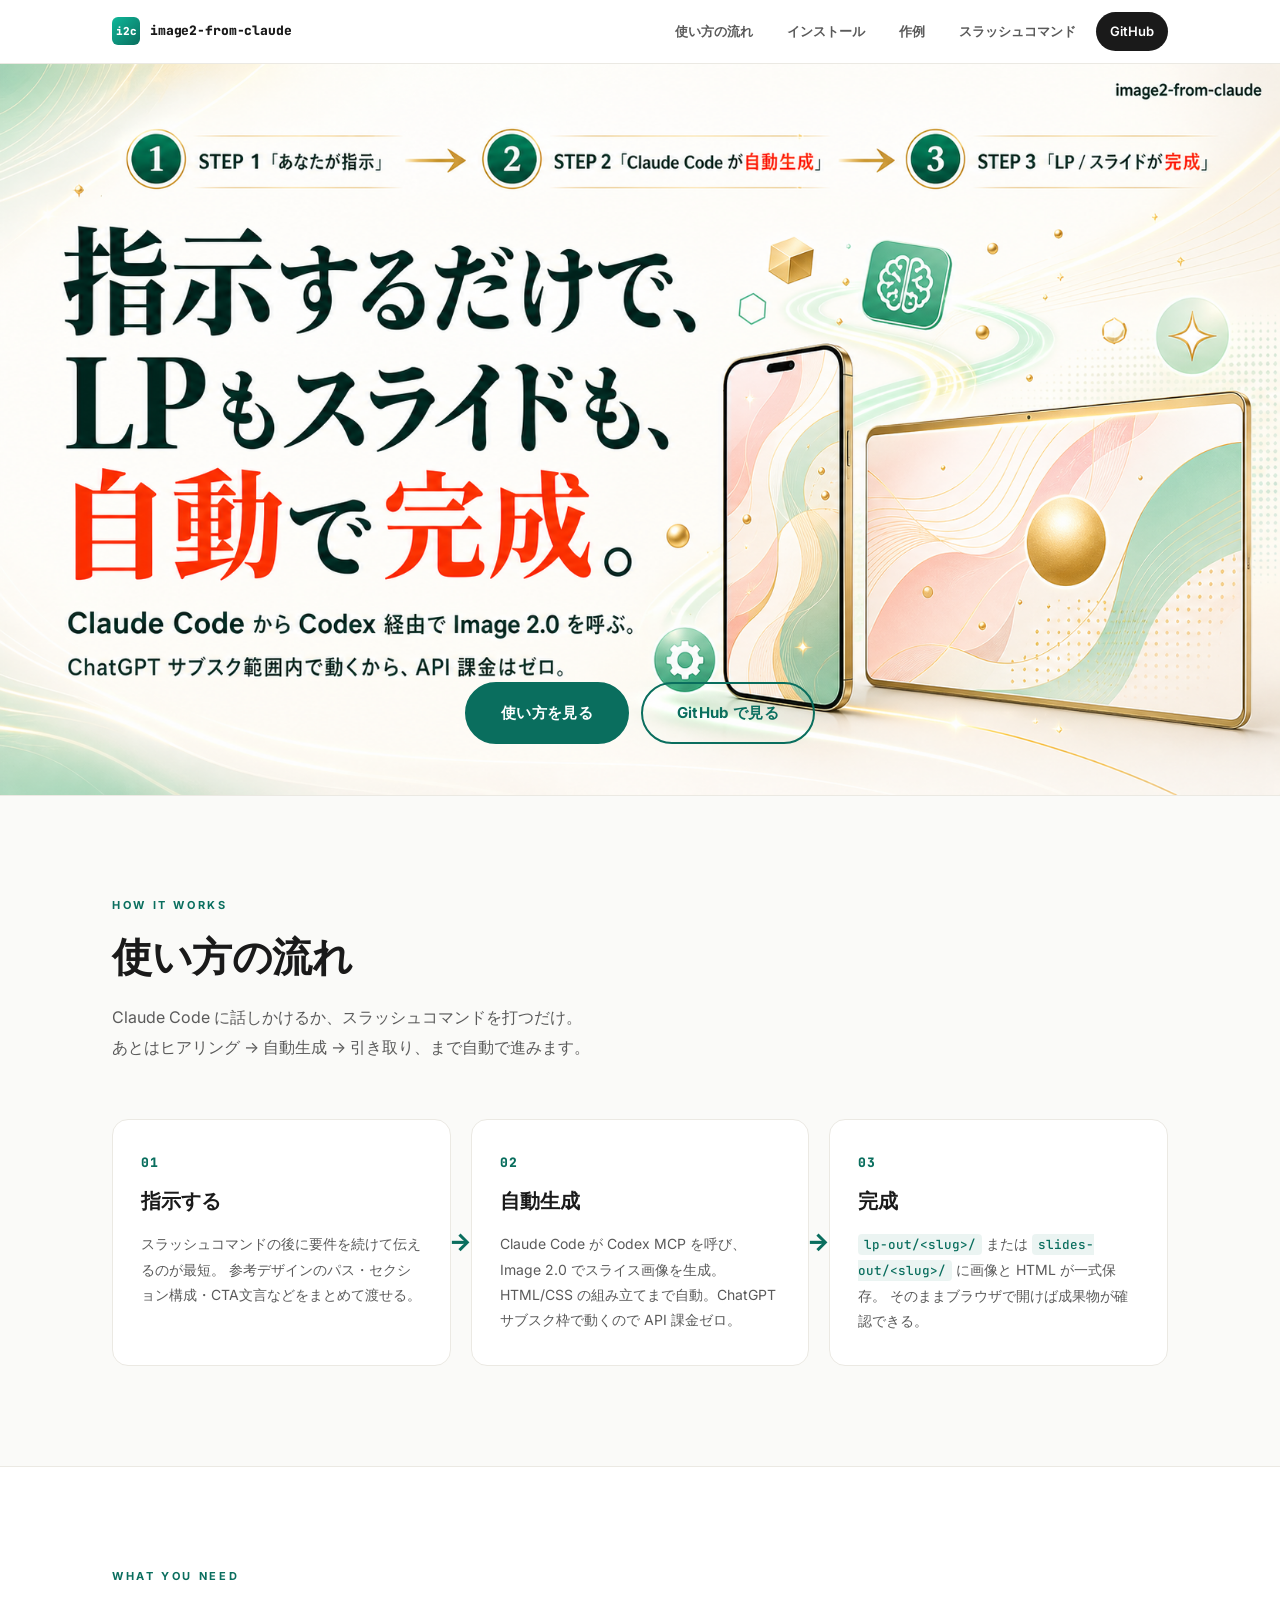
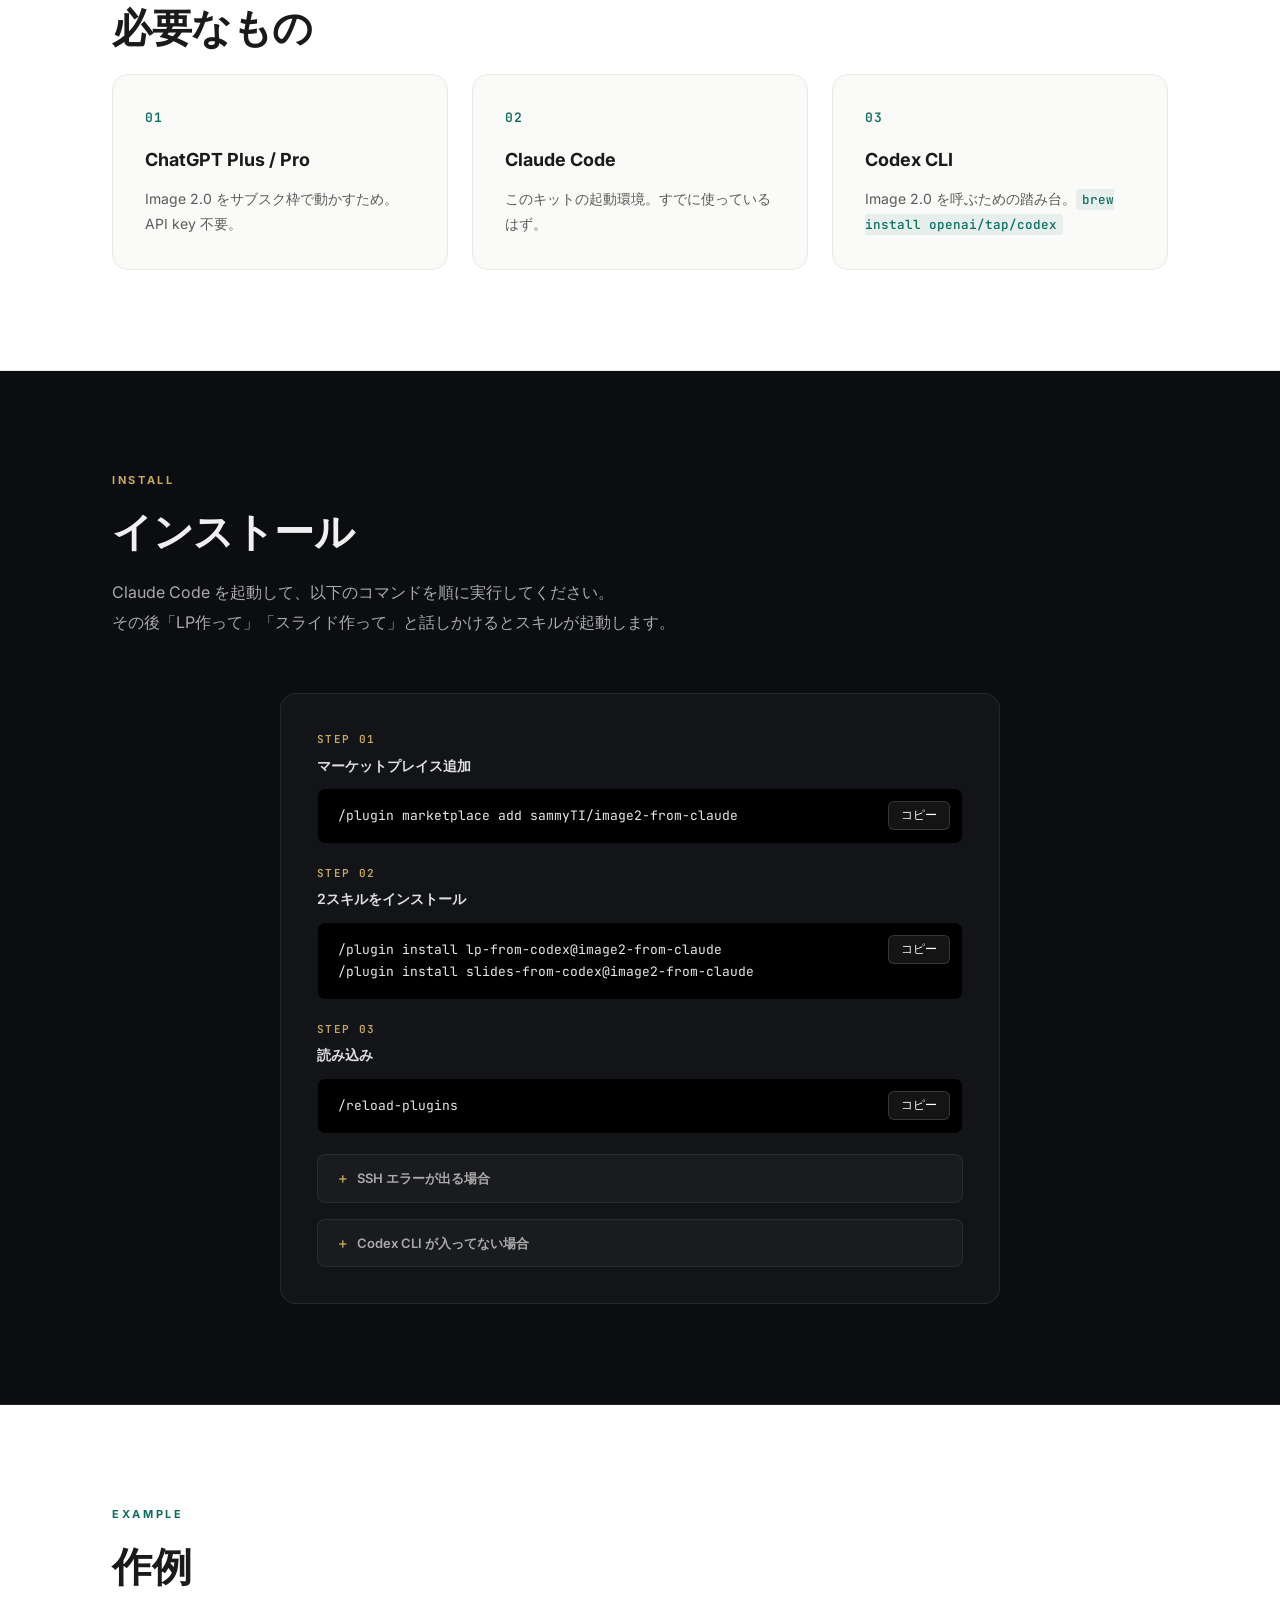
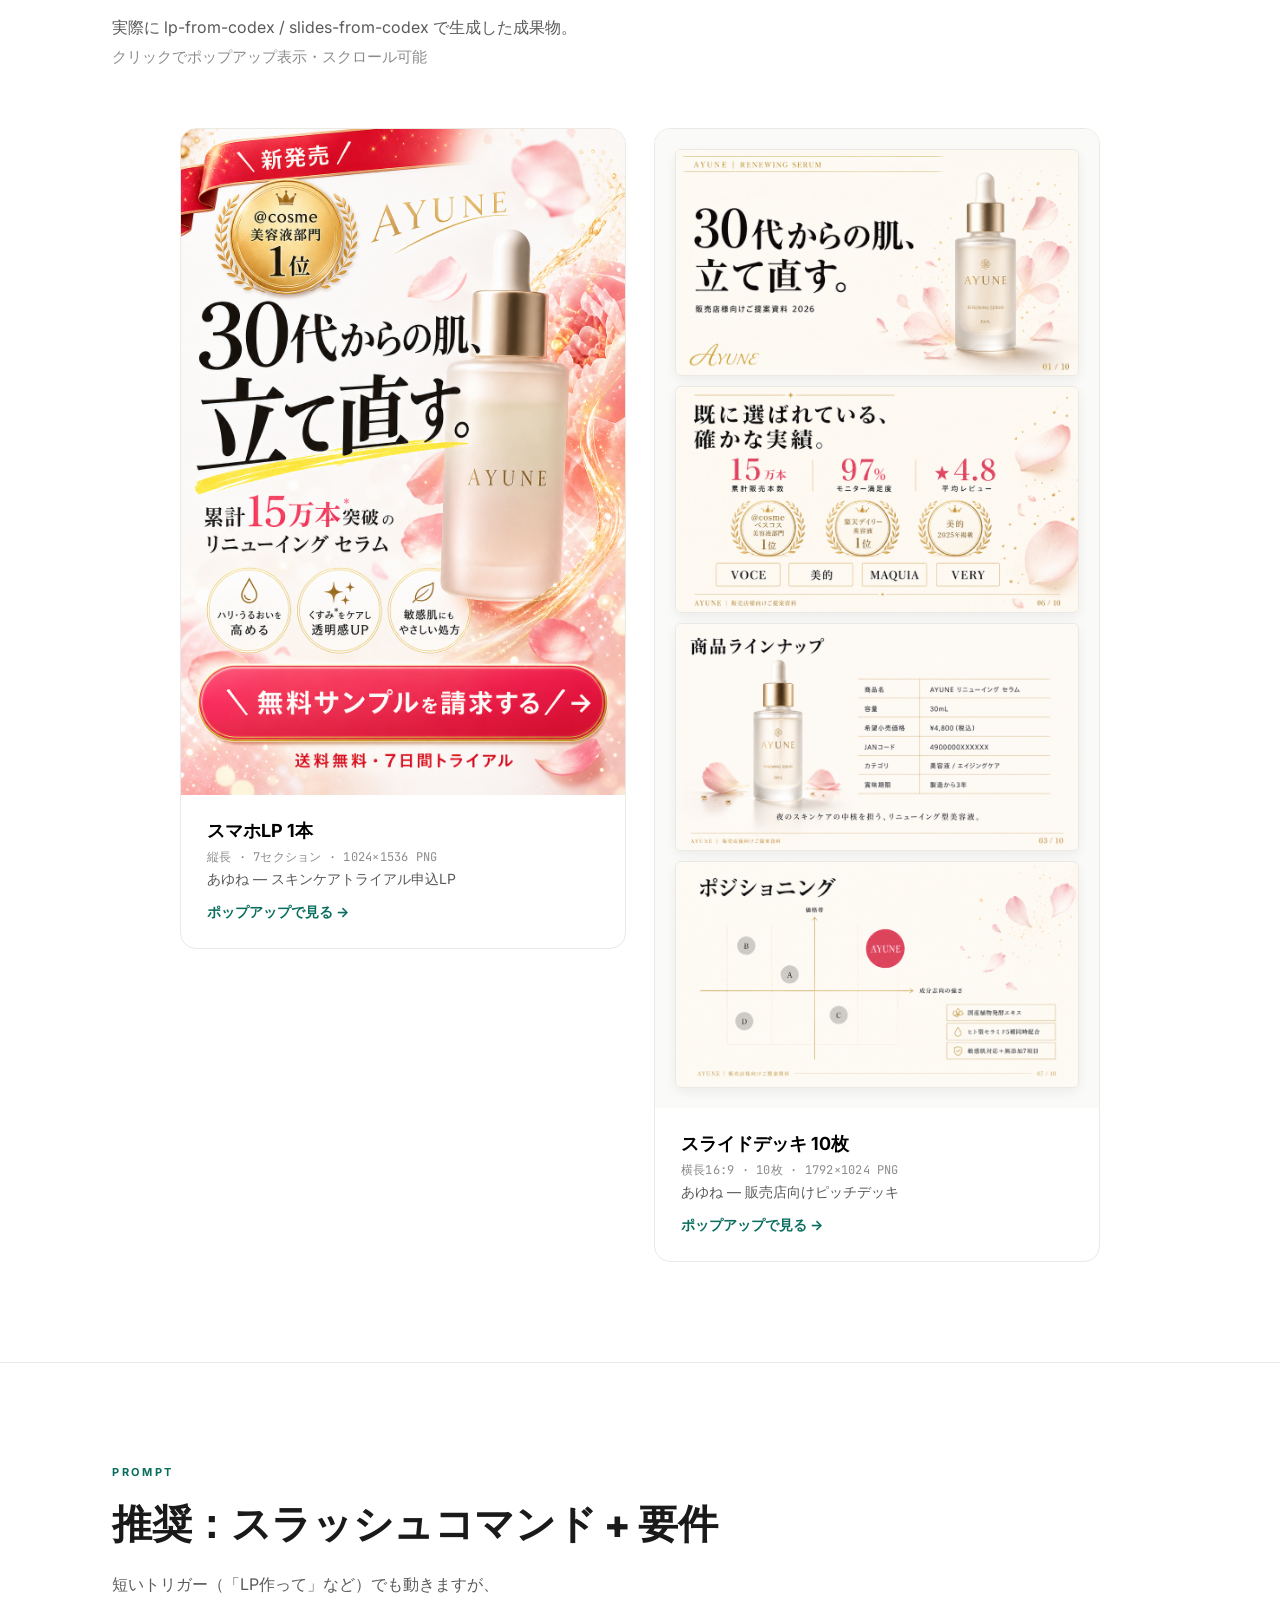
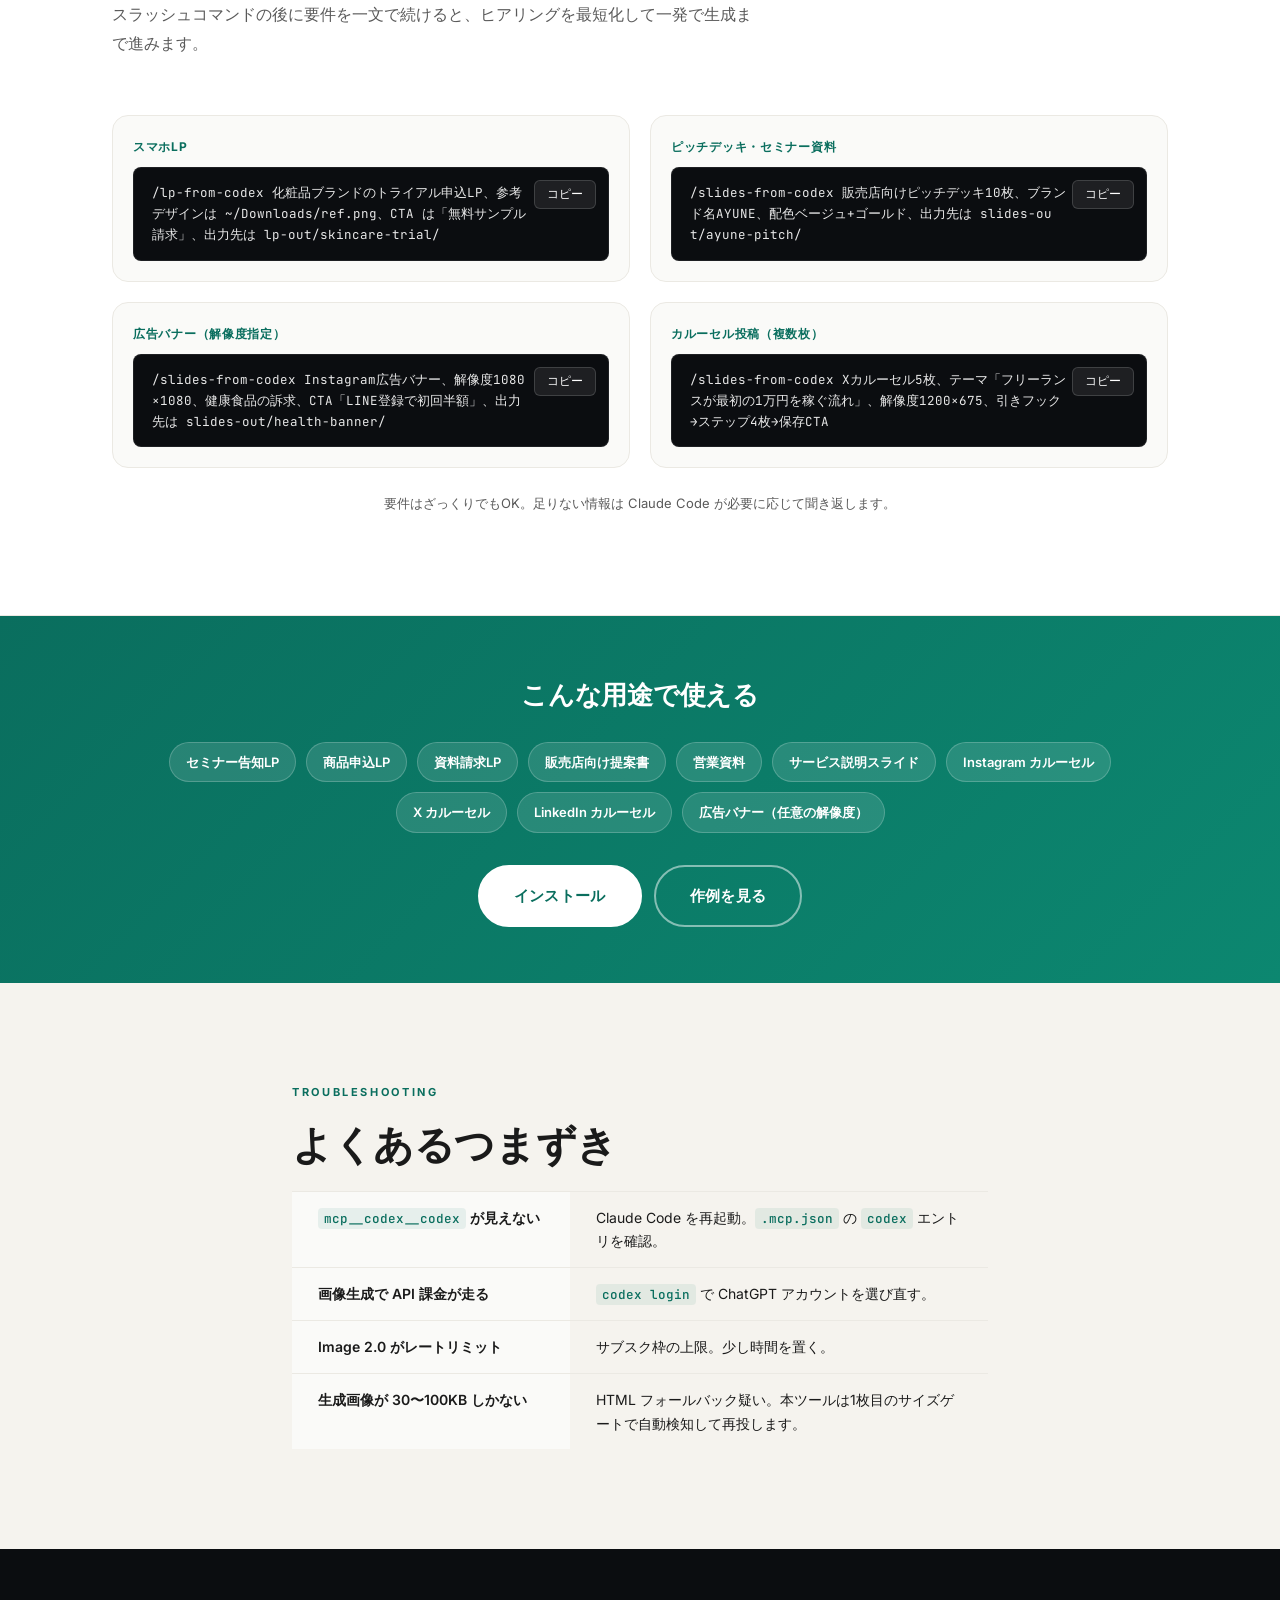
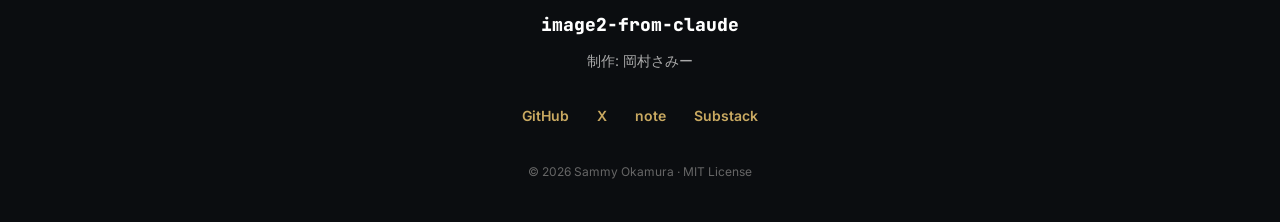
==== site/index.html @ 2b031ad8 "feat: ナビ・使い方の流れ・スラッシュコマンド例・用途バナーを追加、作例を縦スタック化 ハルキ氏サイト構造と比較して欠けていた要素を補完。 推奨の使い方を「スラッシュコマンド + 要件」型に格上げ" ====
<!doctype html>
<html lang="ja">
<head>
  <meta charset="utf-8">
  <meta name="viewport" content="width=device-width, initial-scale=1">
  <meta name="robots" content="noindex,nofollow">
  <title>image2-from-claude — Claude Code から Codex 経由で Image 2.0</title>
  <meta name="description" content="Claude Code から Codex MCP 経由で gpt-image-2 (Image 2.0) を呼び、横長スライドも縦長スマホLPも量産する2スキル同梱キット。">
  <meta property="og:title" content="image2-from-claude">
  <meta property="og:description" content="Claude Code から Codex 経由で Image 2.0、スライドもLPもこれ1本。">
  <meta property="og:type" content="website">
  <meta property="og:image" content="./samples/ayune-skincare/assets/01-fv.png">
  <meta name="twitter:card" content="summary_large_image">
  <link rel="preconnect" href="https://fonts.googleapis.com">
  <link rel="preconnect" href="https://fonts.gstatic.com" crossorigin>
  <link href="https://fonts.googleapis.com/css2?family=Inter:wght@400;500;600;700;800&family=JetBrains+Mono:wght@400;500&family=Noto+Serif+JP:wght@700;900&display=swap" rel="stylesheet">
  <link rel="stylesheet" href="./style.css">
</head>
<body>

<!-- ─── NAV ──────────────────────────────────── -->
<nav class="nav">
  <div class="wrap nav__inner">
    <a href="#top" class="nav__brand">
      <span class="nav__brand-mark">i2c</span>
      <span class="nav__brand-name">image2-from-claude</span>
    </a>
    <ul class="nav__menu">
      <li><a href="#flow">使い方の流れ</a></li>
      <li><a href="#install">インストール</a></li>
      <li><a href="#example">作例</a></li>
      <li><a href="#prompt">スラッシュコマンド</a></li>
      <li><a href="https://github.com/sammyTI/image2-from-claude" target="_blank" rel="noopener" class="nav__menu-link--gh">GitHub</a></li>
    </ul>
  </div>
</nav>

<a id="top"></a>

<!-- ─── HERO (Image-based) ──────────────────── -->
<header class="hero">
  <img src="./assets/hero-pc.png" alt="Claude Code から指示するだけで、LP もスライドも自動生成。ChatGPT サブスク内で動くから API 課金ゼロ。" class="hero__img hero__img--pc">
  <img src="./assets/hero-sp.png" alt="" class="hero__img hero__img--sp" aria-hidden="true">

  <div class="hero__overlay">
    <div class="wrap">
      <div class="hero__cta-area">
        <a href="#install" class="btn">使い方を見る</a>
        <a href="https://github.com/sammyTI/image2-from-claude" class="btn btn--outline" target="_blank" rel="noopener">GitHub で見る</a>
      </div>
    </div>
  </div>
</header>

<!-- ─── FLOW (使い方の流れ) ──────────────────── -->
<section class="section section--soft" id="flow">
  <div class="wrap">
    <div class="section__eyebrow">HOW IT WORKS</div>
    <h2 class="section__title">使い方の流れ</h2>
    <p class="section__lead">
      Claude Code に話しかけるか、スラッシュコマンドを打つだけ。<br>
      あとはヒアリング → 自動生成 → 引き取り、まで自動で進みます。
    </p>

    <ol class="flow">
      <li class="flow__step">
        <div class="flow__num">01</div>
        <h3 class="flow__name">指示する</h3>
        <p class="flow__desc">
          スラッシュコマンドの後に要件を続けて伝えるのが最短。
          参考デザインのパス・セクション構成・CTA文言などをまとめて渡せる。
        </p>
      </li>
      <li class="flow__step">
        <div class="flow__num">02</div>
        <h3 class="flow__name">自動生成</h3>
        <p class="flow__desc">
          Claude Code が Codex MCP を呼び、Image 2.0 でスライス画像を生成。
          HTML/CSS の組み立てまで自動。ChatGPT サブスク枠で動くので API 課金ゼロ。
        </p>
      </li>
      <li class="flow__step">
        <div class="flow__num">03</div>
        <h3 class="flow__name">完成</h3>
        <p class="flow__desc">
          <code>lp-out/&lt;slug&gt;/</code> または <code>slides-out/&lt;slug&gt;/</code> に画像と HTML が一式保存。
          そのままブラウザで開けば成果物が確認できる。
        </p>
      </li>
    </ol>
  </div>
</section>

<!-- ─── WHAT YOU NEED ────────────────────────── -->
<section class="section">
  <div class="wrap">
    <div class="section__eyebrow">WHAT YOU NEED</div>
    <h2 class="section__title">必要なもの</h2>

    <div class="need">
      <div class="need__item">
        <div class="need__num">01</div>
        <div class="need__name">ChatGPT Plus / Pro</div>
        <div class="need__desc">Image 2.0 をサブスク枠で動かすため。API key 不要。</div>
      </div>
      <div class="need__item">
        <div class="need__num">02</div>
        <div class="need__name">Claude Code</div>
        <div class="need__desc">このキットの起動環境。すでに使っているはず。</div>
      </div>
      <div class="need__item">
        <div class="need__num">03</div>
        <div class="need__name">Codex CLI</div>
        <div class="need__desc">Image 2.0 を呼ぶための踏み台。<code>brew install openai/tap/codex</code></div>
      </div>
    </div>
  </div>
</section>

<!-- ─── INSTALL ──────────────────────────────── -->
<section class="section section--dark" id="install">
  <div class="wrap">
    <div class="section__eyebrow">INSTALL</div>
    <h2 class="section__title">インストール</h2>
    <p class="section__lead">
      Claude Code を起動して、以下のコマンドを順に実行してください。<br>
      その後「LP作って」「スライド作って」と話しかけるとスキルが起動します。
    </p>

    <div class="install-card">
      <div class="install-step">
        <div class="install-step__num">STEP 01</div>
        <div class="install-step__label">マーケットプレイス追加</div>
        <div class="code">
          <pre id="cmd-1">/plugin marketplace add sammyTI/image2-from-claude</pre>
          <button class="copy-btn" data-copy-target="cmd-1">コピー</button>
        </div>
      </div>

      <div class="install-step">
        <div class="install-step__num">STEP 02</div>
        <div class="install-step__label">2スキルをインストール</div>
        <div class="code">
          <pre id="cmd-2">/plugin install lp-from-codex@image2-from-claude
/plugin install slides-from-codex@image2-from-claude</pre>
          <button class="copy-btn" data-copy-target="cmd-2">コピー</button>
        </div>
      </div>

      <div class="install-step">
        <div class="install-step__num">STEP 03</div>
        <div class="install-step__label">読み込み</div>
        <div class="code">
          <pre id="cmd-3">/reload-plugins</pre>
          <button class="copy-btn" data-copy-target="cmd-3">コピー</button>
        </div>
      </div>

      <details class="install-extra">
        <summary>SSH エラーが出る場合</summary>
        <div class="code">
          <pre id="cmd-https">/plugin marketplace add https://github.com/sammyTI/image2-from-claude.git</pre>
          <button class="copy-btn" data-copy-target="cmd-https">コピー</button>
        </div>
      </details>

      <details class="install-extra">
        <summary>Codex CLI が入ってない場合</summary>
        <div class="code">
          <pre id="cmd-codex">brew install openai/tap/codex
codex login</pre>
          <button class="copy-btn" data-copy-target="cmd-codex">コピー</button>
        </div>
      </details>
    </div>
  </div>
</section>

<!-- ─── EXAMPLE ──────────────────────────────── -->
<section class="section" id="example">
  <div class="wrap">
    <div class="section__eyebrow">EXAMPLE</div>
    <h2 class="section__title">作例</h2>
    <p class="section__lead">
      実際に lp-from-codex / slides-from-codex で生成した成果物。<br>
      <span class="hint">クリックでポップアップ表示・スクロール可能</span>
    </p>

    <div class="example-grid example-grid--2col">
      <button class="example-card" data-modal-open="modal-ayune">
        <div class="example-card__thumb">
          <img src="./samples/ayune-skincare/assets/01-fv.png" alt="AYUNE スキンケアLP FV" loading="lazy">
        </div>
        <div class="example-card__body">
          <h3 class="example-card__title">スマホLP 1本</h3>
          <p class="example-card__meta">縦長 · 7セクション · 1024×1536 PNG</p>
          <p class="example-card__desc">あゆね — スキンケアトライアル申込LP</p>
          <span class="example-card__cta">ポップアップで見る →</span>
        </div>
      </button>

      <button class="example-card" data-modal-open="modal-pitch">
        <div class="example-card__thumb example-card__thumb--stack">
          <img src="./samples/ayune-pitch/assets/01-cover.png" alt="" loading="lazy">
          <img src="./samples/ayune-pitch/assets/06-track-record.png" alt="" loading="lazy">
          <img src="./samples/ayune-pitch/assets/03-product.png" alt="" loading="lazy">
          <img src="./samples/ayune-pitch/assets/07-competitive.png" alt="" loading="lazy">
        </div>
        <div class="example-card__body">
          <h3 class="example-card__title">スライドデッキ 10枚</h3>
          <p class="example-card__meta">横長16:9 · 10枚 · 1792×1024 PNG</p>
          <p class="example-card__desc">あゆね — 販売店向けピッチデッキ</p>
          <span class="example-card__cta">ポップアップで見る →</span>
        </div>
      </button>
    </div>
  </div>
</section>

<!-- ─── PROMPT (スラッシュコマンド + 要件) ──────── -->
<section class="section" id="prompt">
  <div class="wrap">
    <div class="section__eyebrow">PROMPT</div>
    <h2 class="section__title">推奨：スラッシュコマンド + 要件</h2>
    <p class="section__lead">
      短いトリガー（「LP作って」など）でも動きますが、<br>
      スラッシュコマンドの後に要件を一文で続けると、ヒアリングを最短化して一発で生成まで進みます。
    </p>

    <div class="prompt-list">

      <div class="prompt-card">
        <div class="prompt-card__label">スマホLP</div>
        <div class="code">
          <pre id="prompt-ex-lp">/lp-from-codex 化粧品ブランドのトライアル申込LP、参考デザインは ~/Downloads/ref.png、CTA は「無料サンプル請求」、出力先は lp-out/skincare-trial/</pre>
          <button class="copy-btn" data-copy-target="prompt-ex-lp">コピー</button>
        </div>
      </div>

      <div class="prompt-card">
        <div class="prompt-card__label">ピッチデッキ・セミナー資料</div>
        <div class="code">
          <pre id="prompt-ex-slides">/slides-from-codex 販売店向けピッチデッキ10枚、ブランド名AYUNE、配色ベージュ+ゴールド、出力先は slides-out/ayune-pitch/</pre>
          <button class="copy-btn" data-copy-target="prompt-ex-slides">コピー</button>
        </div>
      </div>

      <div class="prompt-card">
        <div class="prompt-card__label">広告バナー（解像度指定）</div>
        <div class="code">
          <pre id="prompt-ex-banner">/slides-from-codex Instagram広告バナー、解像度1080×1080、健康食品の訴求、CTA「LINE登録で初回半額」、出力先は slides-out/health-banner/</pre>
          <button class="copy-btn" data-copy-target="prompt-ex-banner">コピー</button>
        </div>
      </div>

      <div class="prompt-card">
        <div class="prompt-card__label">カルーセル投稿（複数枚）</div>
        <div class="code">
          <pre id="prompt-ex-carousel">/slides-from-codex Xカルーセル5枚、テーマ「フリーランスが最初の1万円を稼ぐ流れ」、解像度1200×675、引きフック→ステップ4枚→保存CTA</pre>
          <button class="copy-btn" data-copy-target="prompt-ex-carousel">コピー</button>
        </div>
      </div>

    </div>

    <p class="prompt-foot">
      要件はざっくりでもOK。足りない情報は Claude Code が必要に応じて聞き返します。
    </p>
  </div>
</section>

<!-- ─── USE CASES バナー帯 ──────────────────── -->
<section class="usecases">
  <div class="wrap">
    <div class="usecases__title">こんな用途で使える</div>
    <ul class="usecases__list">
      <li>セミナー告知LP</li>
      <li>商品申込LP</li>
      <li>資料請求LP</li>
      <li>販売店向け提案書</li>
      <li>営業資料</li>
      <li>サービス説明スライド</li>
      <li>Instagram カルーセル</li>
      <li>X カルーセル</li>
      <li>LinkedIn カルーセル</li>
      <li>広告バナー（任意の解像度）</li>
    </ul>
    <div class="usecases__cta">
      <a href="#install" class="btn">インストール</a>
      <a href="#example" class="btn btn--outline">作例を見る</a>
    </div>
  </div>
</section>

<!-- ─── SUMMARY (トラブルシュート) ─────────────── -->
<section class="section section--summary">
  <div class="wrap wrap--narrow">
    <div class="section__eyebrow">TROUBLESHOOTING</div>
    <h2 class="section__title">よくあるつまずき</h2>

    <table class="gotcha">
      <tbody>
        <tr><td><code>mcp__codex__codex</code> が見えない</td><td>Claude Code を再起動。<code>.mcp.json</code> の <code>codex</code> エントリを確認。</td></tr>
        <tr><td>画像生成で API 課金が走る</td><td><code>codex login</code> で ChatGPT アカウントを選び直す。</td></tr>
        <tr><td>Image 2.0 がレートリミット</td><td>サブスク枠の上限。少し時間を置く。</td></tr>
        <tr><td>生成画像が 30〜100KB しかない</td><td>HTML フォールバック疑い。本ツールは1枚目のサイズゲートで自動検知して再投します。</td></tr>
      </tbody>
    </table>
  </div>
</section>

<!-- ─── Footer ───────────────────────────────── -->
<footer class="footer">
  <div class="wrap">
    <div class="footer__brand">image2-from-claude</div>
    <div class="footer__by">制作: 岡村さみー</div>
    <ul class="footer__links">
      <li><a href="https://github.com/sammyTI/image2-from-claude" target="_blank" rel="noopener">GitHub</a></li>
      <li><a href="https://x.com/sammyTI" target="_blank" rel="noopener">X</a></li>
      <li><a href="https://note.com/bold_daisy957" target="_blank" rel="noopener">note</a></li>
      <li><a href="https://substack.com/@dxai1" target="_blank" rel="noopener">Substack</a></li>
    </ul>
    <div class="footer__copy">© 2026 Sammy Okamura · MIT License</div>
  </div>
</footer>

<!-- ─── Modal: LP ────────────────────────────── -->
<div class="modal" id="modal-ayune" hidden>
  <div class="modal__backdrop" data-modal-close></div>
  <div class="modal__shell">
    <div class="modal__bar">
      <div class="modal__title">あゆね — スキンケアトライアル</div>
      <button class="modal__close" data-modal-close aria-label="閉じる">×</button>
    </div>
    <div class="modal__frame-wrap">
      <iframe class="modal__frame" data-modal-iframe data-src="./samples/ayune-skincare/" title="あゆね LP プレビュー"></iframe>
    </div>
  </div>
</div>

<!-- ─── Modal: Pitch deck ────────────────────── -->
<div class="modal" id="modal-pitch" hidden>
  <div class="modal__backdrop" data-modal-close></div>
  <div class="modal__shell modal__shell--wide">
    <div class="modal__bar">
      <div class="modal__title">あゆね — 販売店向けピッチデッキ（10枚）</div>
      <button class="modal__close" data-modal-close aria-label="閉じる">×</button>
    </div>
    <div class="modal__frame-wrap">
      <iframe class="modal__frame" data-modal-iframe data-src="./samples/ayune-pitch/" title="あゆね ピッチデッキ プレビュー"></iframe>
    </div>
  </div>
</div>

<script>
// コピー
document.querySelectorAll('.copy-btn').forEach(btn => {
  btn.addEventListener('click', async () => {
    const target = document.getElementById(btn.dataset.copyTarget);
    if (!target) return;
    const text = target.textContent;
    try {
      await navigator.clipboard.writeText(text);
      const original = btn.textContent;
      btn.textContent = '✓ コピー済み';
      btn.classList.add('copy-btn--done');
      setTimeout(() => {
        btn.textContent = original;
        btn.classList.remove('copy-btn--done');
      }, 1600);
    } catch (e) {
      btn.textContent = 'コピー失敗';
    }
  });
});

// モーダル開閉
const body = document.body;
document.querySelectorAll('[data-modal-open]').forEach(btn => {
  btn.addEventListener('click', () => {
    const modal = document.getElementById(btn.dataset.modalOpen);
    if (!modal) return;
    const iframe = modal.querySelector('[data-modal-iframe]');
    if (iframe && !iframe.src) iframe.src = iframe.dataset.src;
    modal.hidden = false;
    body.style.overflow = 'hidden';
  });
});
document.querySelectorAll('[data-modal-close]').forEach(el => {
  el.addEventListener('click', () => {
    const modal = el.closest('.modal');
    if (!modal) return;
    modal.hidden = true;
    body.style.overflow = '';
  });
});
document.addEventListener('keydown', e => {
  if (e.key === 'Escape') {
    document.querySelectorAll('.modal:not([hidden])').forEach(m => {
      m.hidden = true;
      body.style.overflow = '';
    });
  }
});
</script>

</body>
</html>
---- site/style.css ----
:root {
  --bg: #ffffff;
  --bg-soft: #fafaf8;
  --bg-dark: #0b0d10;
  --bg-summary: #f5f3ee;
  --fg: #1a1a1a;
  --fg-muted: #5a5a5a;
  --fg-dim: #8c8c8c;
  --fg-light: #c7c7c7;
  --line: #ebe9e3;
  --line-dark: #1f2127;
  --accent: #0a6e5e;
  --accent-soft: rgba(10, 110, 94, 0.08);
  --hl: #c9a961;
  --radius: 16px;
  --radius-sm: 8px;
  --shadow-sm: 0 1px 2px rgba(0, 0, 0, 0.04);
  --shadow-md: 0 4px 24px rgba(0, 0, 0, 0.06);
  --shadow-lg: 0 24px 60px rgba(0, 0, 0, 0.12);
  --max: 1120px;
  --max-narrow: 760px;
  --font-jp: "Inter", -apple-system, BlinkMacSystemFont, "Hiragino Sans", "Hiragino Kaku Gothic ProN", "Yu Gothic", sans-serif;
  --font-mono: "JetBrains Mono", "SF Mono", Menlo, Consolas, monospace;
}

* { box-sizing: border-box; margin: 0; padding: 0; }

html { -webkit-text-size-adjust: 100%; scroll-behavior: smooth; }

body {
  font-family: var(--font-jp);
  background: var(--bg);
  color: var(--fg);
  line-height: 1.75;
  font-feature-settings: "palt";
  -webkit-font-smoothing: antialiased;
  -moz-osx-font-smoothing: grayscale;
}

a { color: inherit; text-decoration: none; }
img { max-width: 100%; display: block; }
button { font-family: inherit; cursor: pointer; }

.wrap {
  max-width: var(--max);
  margin: 0 auto;
  padding: 0 32px;
}
.wrap--narrow { max-width: var(--max-narrow); }

.mono { font-family: var(--font-mono); font-weight: 800; }
.hint { font-size: 0.92em; color: var(--fg-dim); }

code {
  font-family: var(--font-mono);
  font-size: 0.9em;
  background: var(--accent-soft);
  color: var(--accent);
  padding: 2px 6px;
  border-radius: 4px;
  font-weight: 500;
}

/* ═════ NAV ══════════════════════════════════════ */
.nav {
  position: sticky;
  top: 0;
  z-index: 50;
  background: rgba(255, 255, 255, 0.92);
  backdrop-filter: blur(12px);
  -webkit-backdrop-filter: blur(12px);
  border-bottom: 1px solid var(--line);
}
.nav__inner {
  display: flex;
  align-items: center;
  justify-content: space-between;
  gap: 24px;
  padding: 12px 32px;
  max-width: var(--max);
  margin: 0 auto;
}
.nav__brand {
  display: flex;
  align-items: center;
  gap: 10px;
  font-weight: 800;
  font-size: 14px;
  color: var(--fg);
}
.nav__brand-mark {
  display: inline-grid;
  place-items: center;
  width: 28px;
  height: 28px;
  background: linear-gradient(135deg, #0fb89a 0%, #0a6e5e 100%);
  color: #fff;
  font-family: var(--font-mono);
  font-size: 11px;
  font-weight: 800;
  border-radius: 6px;
}
.nav__brand-name {
  font-family: var(--font-mono);
  font-size: 13px;
  letter-spacing: -0.01em;
}
.nav__menu {
  display: flex;
  list-style: none;
  gap: 6px;
}
.nav__menu a {
  display: inline-block;
  padding: 8px 14px;
  font-size: 13px;
  font-weight: 600;
  color: var(--fg-muted);
  border-radius: 999px;
  transition: background 0.15s, color 0.15s;
}
.nav__menu a:hover { background: var(--accent-soft); color: var(--accent); }
.nav__menu-link--gh {
  background: var(--fg);
  color: #fff !important;
}
.nav__menu-link--gh:hover { background: #000 !important; color: #fff !important; }
@media (max-width: 720px) {
  .nav__inner { padding: 10px 16px; }
  .nav__brand-name { display: none; }
  .nav__menu { gap: 2px; overflow-x: auto; -webkit-overflow-scrolling: touch; scrollbar-width: none; }
  .nav__menu::-webkit-scrollbar { display: none; }
  .nav__menu a { padding: 6px 10px; font-size: 12px; white-space: nowrap; }
}

/* ═════ HERO (Image-based) ══════════════════════ */
.hero {
  position: relative;
  width: 100%;
  background: var(--bg);
  border-bottom: 1px solid var(--line);
}
.hero__img {
  width: 100%;
  height: auto;
  display: block;
}
.hero__img--pc { display: block; }
.hero__img--sp { display: none; }
@media (max-width: 720px) {
  .hero__img--pc { display: none; }
  .hero__img--sp { display: block; }
}
.hero__overlay {
  position: absolute;
  left: 0;
  right: 0;
  bottom: 7%;
  z-index: 2;
  pointer-events: none;
}
.hero__overlay .wrap { pointer-events: auto; }
.hero__cta-area {
  display: flex;
  gap: 12px;
  flex-wrap: wrap;
  justify-content: center;
}
@media (max-width: 720px) {
  .hero__overlay { bottom: 5%; }
  .hero__cta-area .btn { padding: 12px 22px; font-size: 14px; }
}


/* ═════ Button ═══════════════════════════════════ */
.btn {
  display: inline-block;
  padding: 16px 34px;
  background: var(--accent);
  color: #fff;
  border: 2px solid var(--accent);
  border-radius: 999px;
  font-size: 15px;
  font-weight: 700;
  letter-spacing: 0.02em;
  transition: transform 0.15s ease, box-shadow 0.15s ease, background 0.15s ease;
}
.btn:hover { background: #084d41; transform: translateY(-2px); box-shadow: var(--shadow-md); }
.btn--outline {
  background: transparent;
  color: var(--accent);
}
.btn--outline:hover { background: var(--accent-soft); color: var(--accent); }

/* ═════ Section ══════════════════════════════════ */
.section {
  padding: 100px 0;
  border-bottom: 1px solid var(--line);
}
.section:last-of-type { border-bottom: none; }
.section--dark {
  background: var(--bg-dark);
  color: #f0f0f0;
  border-color: var(--line-dark);
}
.section--summary { background: var(--bg-summary); border-bottom: none; }
.section--soft { background: var(--bg-soft); }

.section__eyebrow {
  font-size: 11px;
  letter-spacing: 0.24em;
  font-weight: 700;
  color: var(--accent);
  margin-bottom: 14px;
}
.section--dark .section__eyebrow { color: var(--hl); }
.section--summary .section__eyebrow { color: var(--accent); }

.section__title {
  font-size: clamp(26px, 3.4vw, 40px);
  font-weight: 800;
  line-height: 1.4;
  letter-spacing: -0.01em;
  margin-bottom: 18px;
}
.section__lead {
  font-size: 16px;
  color: var(--fg-muted);
  margin-bottom: 56px;
  max-width: 640px;
  line-height: 1.85;
}
.section--dark .section__lead { color: #aaa; }

/* ═════ WHAT YOU NEED ════════════════════════════ */
.need {
  display: grid;
  grid-template-columns: repeat(3, 1fr);
  gap: 24px;
}
@media (max-width: 768px) {
  .need { grid-template-columns: 1fr; }
}
.need__item {
  padding: 32px;
  background: var(--bg-soft);
  border: 1px solid var(--line);
  border-radius: var(--radius);
  transition: transform 0.15s, box-shadow 0.15s;
}
.need__item:hover { transform: translateY(-2px); box-shadow: var(--shadow-md); }
.need__num {
  font-family: var(--font-mono);
  font-size: 13px;
  font-weight: 600;
  color: var(--accent);
  letter-spacing: 0.08em;
  margin-bottom: 14px;
}
.need__name {
  font-size: 18px;
  font-weight: 700;
  margin-bottom: 10px;
}
.need__desc {
  font-size: 14px;
  color: var(--fg-muted);
  line-height: 1.8;
}

/* ═════ FLOW ═════════════════════════════════════ */
.flow {
  list-style: none;
  display: grid;
  grid-template-columns: repeat(3, 1fr);
  gap: 20px;
  counter-reset: flow;
}
@media (max-width: 820px) { .flow { grid-template-columns: 1fr; } }
.flow__step {
  position: relative;
  padding: 32px 28px;
  background: var(--bg);
  border: 1px solid var(--line);
  border-radius: var(--radius);
}
.flow__step::after {
  content: "→";
  position: absolute;
  top: 50%;
  right: -22px;
  transform: translateY(-50%);
  font-size: 24px;
  color: var(--accent);
  font-weight: 800;
}
.flow__step:last-child::after { display: none; }
@media (max-width: 820px) {
  .flow__step::after { display: none; }
}
.flow__num {
  font-family: var(--font-mono);
  font-size: 13px;
  font-weight: 800;
  color: var(--accent);
  letter-spacing: 0.08em;
  margin-bottom: 10px;
}
.flow__name {
  font-size: 20px;
  font-weight: 800;
  margin-bottom: 12px;
}
.flow__desc {
  font-size: 14px;
  color: var(--fg-muted);
  line-height: 1.8;
  margin: 0;
}

/* ═════ PROMPT ═══════════════════════════════════ */
.prompt-list {
  display: grid;
  grid-template-columns: 1fr 1fr;
  gap: 20px;
  margin-bottom: 24px;
}
@media (max-width: 820px) { .prompt-list { grid-template-columns: 1fr; } }
.prompt-card {
  background: #fafaf8;
  border: 1px solid var(--line);
  border-radius: var(--radius);
  padding: 20px;
}
.prompt-card__label {
  font-size: 12px;
  font-weight: 700;
  color: var(--accent);
  letter-spacing: 0.06em;
  margin-bottom: 10px;
}
.prompt-card .code {
  background: #0b0d10;
  padding: 14px 18px;
  padding-right: 80px;
}
.prompt-card .code pre {
  white-space: pre-wrap;
  word-break: break-all;
  font-size: 12.5px;
}
.prompt-foot {
  font-size: 13px;
  color: var(--fg-muted);
  text-align: center;
  margin: 0;
}

/* ═════ USE CASES (バナー帯) ═════════════════════ */
.usecases {
  padding: 56px 0;
  background: linear-gradient(135deg, #0a6e5e 0%, #0c8770 100%);
  color: #fff;
}
.usecases__title {
  font-size: clamp(20px, 2.4vw, 26px);
  font-weight: 800;
  text-align: center;
  margin-bottom: 24px;
  letter-spacing: -0.01em;
}
.usecases__list {
  list-style: none;
  display: flex;
  flex-wrap: wrap;
  justify-content: center;
  gap: 10px;
  margin-bottom: 32px;
}
.usecases__list li {
  padding: 8px 16px;
  background: rgba(255, 255, 255, 0.12);
  border: 1px solid rgba(255, 255, 255, 0.2);
  border-radius: 999px;
  font-size: 13px;
  font-weight: 600;
  color: #fff;
}
.usecases__cta {
  display: flex;
  justify-content: center;
  gap: 12px;
  flex-wrap: wrap;
}
.usecases .btn {
  background: #fff;
  color: var(--accent);
  border-color: #fff;
}
.usecases .btn:hover { background: #fafaf8; }
.usecases .btn--outline {
  background: transparent;
  color: #fff;
  border-color: rgba(255, 255, 255, 0.5);
}
.usecases .btn--outline:hover { background: rgba(255, 255, 255, 0.1); color: #fff; }

/* ═════ INSTALL ══════════════════════════════════ */
.install-card {
  max-width: 720px;
  margin: 0 auto;
  background: rgba(255, 255, 255, 0.03);
  border: 1px solid rgba(255, 255, 255, 0.08);
  border-radius: var(--radius);
  padding: 36px;
}
.install-step { margin-bottom: 20px; }
.install-step__num {
  font-family: var(--font-mono);
  font-size: 11px;
  font-weight: 600;
  color: var(--hl);
  letter-spacing: 0.12em;
  margin-bottom: 4px;
}
.install-step__label {
  font-size: 14px;
  font-weight: 600;
  margin-bottom: 10px;
  color: #e0e0e0;
}

.code {
  position: relative;
  background: #000;
  border: 1px solid rgba(255, 255, 255, 0.08);
  border-radius: var(--radius-sm);
  padding: 16px 20px;
  padding-right: 88px;
  overflow-x: auto;
}
.code pre {
  font-family: var(--font-mono);
  font-size: 13px;
  color: #e8e8e8;
  white-space: pre;
  line-height: 1.7;
}
.copy-btn {
  position: absolute;
  top: 12px;
  right: 12px;
  background: rgba(255, 255, 255, 0.08);
  color: #fff;
  border: 1px solid rgba(255, 255, 255, 0.15);
  border-radius: 6px;
  padding: 5px 12px;
  font-size: 12px;
  font-weight: 500;
  transition: background 0.15s;
}
.copy-btn:hover { background: rgba(255, 255, 255, 0.2); }
.copy-btn--done {
  background: var(--accent) !important;
  border-color: var(--accent) !important;
  color: #fff;
}

.install-extra {
  margin-top: 16px;
  background: rgba(255, 255, 255, 0.03);
  border: 1px solid rgba(255, 255, 255, 0.08);
  border-radius: var(--radius-sm);
}
.install-extra summary {
  padding: 12px 18px;
  font-size: 13px;
  font-weight: 600;
  color: #aaa;
  cursor: pointer;
  list-style: none;
}
.install-extra summary::-webkit-details-marker { display: none; }
.install-extra summary::before {
  content: '＋';
  display: inline-block;
  margin-right: 8px;
  color: var(--hl);
}
.install-extra[open] summary::before { content: '−'; }
.install-extra summary:hover { color: #fff; }
.install-extra .code { margin: 0 18px 18px; padding-right: 88px; }
.install-extra > p {
  padding: 0 18px 14px;
  font-size: 13px;
  color: #aaa;
}

/* ═════ EXAMPLE ══════════════════════════════════ */
.example-grid {
  display: grid;
  grid-template-columns: repeat(auto-fit, minmax(280px, 1fr));
  gap: 28px;
  max-width: 880px;
  margin: 0 auto;
}
.example-grid--2col {
  grid-template-columns: 1fr 1fr;
  max-width: 920px;
  align-items: start;
}
@media (max-width: 820px) {
  .example-grid--2col { grid-template-columns: 1fr; }
}
.example-card {
  background: var(--bg);
  border: 1px solid var(--line);
  border-radius: var(--radius);
  overflow: hidden;
  display: flex;
  flex-direction: column;
  text-align: left;
  padding: 0;
  width: 100%;
  transition: transform 0.18s ease, box-shadow 0.18s ease, border-color 0.18s ease;
}
.example-card:hover {
  transform: translateY(-4px);
  box-shadow: var(--shadow-lg);
  border-color: var(--accent);
}
.example-card__thumb {
  aspect-ratio: 2 / 3;
  overflow: hidden;
  background: #f5f5f5;
}
.example-card__thumb--wide {
  aspect-ratio: 16 / 9;
}
.example-card__thumb--stack {
  aspect-ratio: auto;
  background: var(--bg-soft);
  padding: 20px;
  display: flex;
  flex-direction: column;
  gap: 10px;
}
.example-card__thumb--stack img {
  width: 100%;
  height: auto;
  aspect-ratio: 16 / 9;
  object-fit: cover;
  border-radius: 6px;
  border: 1px solid var(--line);
  box-shadow: 0 4px 12px rgba(0, 0, 0, 0.06);
}
.example-card__thumb img {
  width: 100%;
  height: 100%;
  object-fit: cover;
}
.example-card__thumb--placeholder {
  aspect-ratio: 16 / 9;
  background: var(--bg-soft);
  display: grid;
  place-items: center;
  color: var(--fg-dim);
  font-size: 14px;
  font-weight: 600;
  letter-spacing: 0.04em;
  border-bottom: 1px solid var(--line);
}
.example-card__body { padding: 24px 26px 26px; }
.example-card__title {
  font-size: 18px;
  font-weight: 700;
  margin-bottom: 6px;
}
.example-card__meta {
  font-size: 12px;
  color: var(--fg-dim);
  margin-bottom: 4px;
  font-family: var(--font-mono);
  letter-spacing: 0.02em;
}
.example-card__desc {
  font-size: 14px;
  color: var(--fg-muted);
  margin-bottom: 14px;
}
.example-card__cta {
  font-size: 14px;
  font-weight: 700;
  color: var(--accent);
}
.example-card__cta--muted { color: var(--fg-light); }
.example-card--soon {
  cursor: default;
  opacity: 0.6;
}
.example-card--soon:hover {
  transform: none;
  box-shadow: none;
  border-color: var(--line);
}

/* ═════ SUMMARY ══════════════════════════════════ */
.summary__lead {
  font-size: 16px;
  color: var(--fg-muted);
  line-height: 1.85;
  margin-bottom: 40px;
}

.how {
  display: grid;
  gap: 10px;
  margin-bottom: 40px;
}
.how__row {
  display: grid;
  grid-template-columns: 1fr auto 1fr;
  align-items: center;
  gap: 16px;
  background: var(--bg);
  border: 1px solid var(--line);
  border-radius: var(--radius-sm);
  padding: 18px 24px;
}
.how__kw {
  font-weight: 700;
  font-size: 15px;
  text-align: right;
}
.how__arrow {
  color: var(--accent);
  font-weight: 800;
}
.how__skill {
  font-family: var(--font-mono);
  font-size: 14px;
  color: var(--accent);
  font-weight: 500;
}
@media (max-width: 600px) {
  .how__row { grid-template-columns: 1fr; text-align: center; gap: 6px; }
  .how__kw { text-align: center; }
}

.summary__details {
  background: var(--bg);
  border: 1px solid var(--line);
  border-radius: var(--radius);
  overflow: hidden;
}
.summary__details summary {
  padding: 18px 26px;
  font-size: 15px;
  font-weight: 600;
  cursor: pointer;
  list-style: none;
}
.summary__details summary::-webkit-details-marker { display: none; }
.summary__details summary::before {
  content: '＋';
  display: inline-block;
  margin-right: 10px;
  color: var(--accent);
}
.summary__details[open] summary::before { content: '−'; }
.summary__details summary:hover { background: var(--accent-soft); }

.gotcha {
  width: 100%;
  border-collapse: collapse;
}
.gotcha td {
  padding: 14px 26px;
  border-top: 1px solid var(--line);
  font-size: 14px;
  line-height: 1.7;
  vertical-align: top;
}
.gotcha td:first-child {
  font-weight: 600;
  width: 40%;
  background: var(--bg-soft);
}

/* ═════ Footer ═══════════════════════════════════ */
.footer {
  background: #0b0d10;
  color: #aaa;
  padding: 60px 0 40px;
  text-align: center;
}
.footer__brand {
  font-family: var(--font-mono);
  font-size: 18px;
  font-weight: 800;
  color: #fff;
  margin-bottom: 8px;
}
.footer__by {
  font-size: 14px;
  color: #aaa;
  margin-bottom: 28px;
}
.footer__links {
  display: flex;
  justify-content: center;
  gap: 28px;
  list-style: none;
  margin-bottom: 32px;
}
.footer__links a {
  color: var(--hl);
  font-size: 14px;
  font-weight: 600;
  transition: color 0.15s;
}
.footer__links a:hover { color: #fff; }
.footer__copy {
  font-size: 12px;
  color: #666;
}

/* ═════ Modal ════════════════════════════════════ */
.modal[hidden] { display: none !important; }
.modal {
  position: fixed;
  inset: 0;
  z-index: 100;
  display: flex;
  align-items: center;
  justify-content: center;
}
.modal__backdrop {
  position: absolute;
  inset: 0;
  background: rgba(10, 12, 14, 0.85);
  backdrop-filter: blur(8px);
  -webkit-backdrop-filter: blur(8px);
  animation: fadeIn 0.2s ease;
}
.modal__shell {
  position: relative;
  width: 100%;
  max-width: 460px;
  height: 90vh;
  max-height: 920px;
  margin: 0 24px;
  background: #fff;
  border-radius: 18px;
  overflow: hidden;
  display: flex;
  flex-direction: column;
  box-shadow: var(--shadow-lg);
  animation: zoomIn 0.22s ease;
}
.modal__shell--wide {
  max-width: 1080px;
  height: 80vh;
  max-height: 720px;
}
.modal__bar {
  display: flex;
  align-items: center;
  justify-content: space-between;
  padding: 14px 18px;
  border-bottom: 1px solid var(--line);
  background: #fafaf8;
  flex-shrink: 0;
}
.modal__title {
  font-size: 14px;
  font-weight: 700;
  color: var(--fg);
}
.modal__close {
  width: 32px;
  height: 32px;
  display: grid;
  place-items: center;
  border: none;
  background: transparent;
  font-size: 24px;
  color: var(--fg-muted);
  border-radius: 6px;
  transition: background 0.15s, color 0.15s;
  line-height: 1;
}
.modal__close:hover { background: var(--line); color: var(--fg); }
.modal__frame-wrap {
  flex: 1;
  overflow: hidden;
  background: #fff;
}
.modal__frame {
  width: 100%;
  height: 100%;
  border: 0;
  display: block;
}

@keyframes fadeIn {
  from { opacity: 0; }
  to { opacity: 1; }
}
@keyframes zoomIn {
  from { opacity: 0; transform: translateY(20px) scale(0.96); }
  to { opacity: 1; transform: translateY(0) scale(1); }
}

/* ═════ Responsive fine-tuning ═══════════════════ */
@media (max-width: 640px) {
  .hero { padding: 64px 0 56px; }
  .hero__title { font-size: 32px; }
  .section { padding: 64px 0; }
  .wrap { padding: 0 20px; }
  .need__item, .install-card { padding: 24px; }
  .modal__shell { height: 92vh; margin: 0 12px; }
}
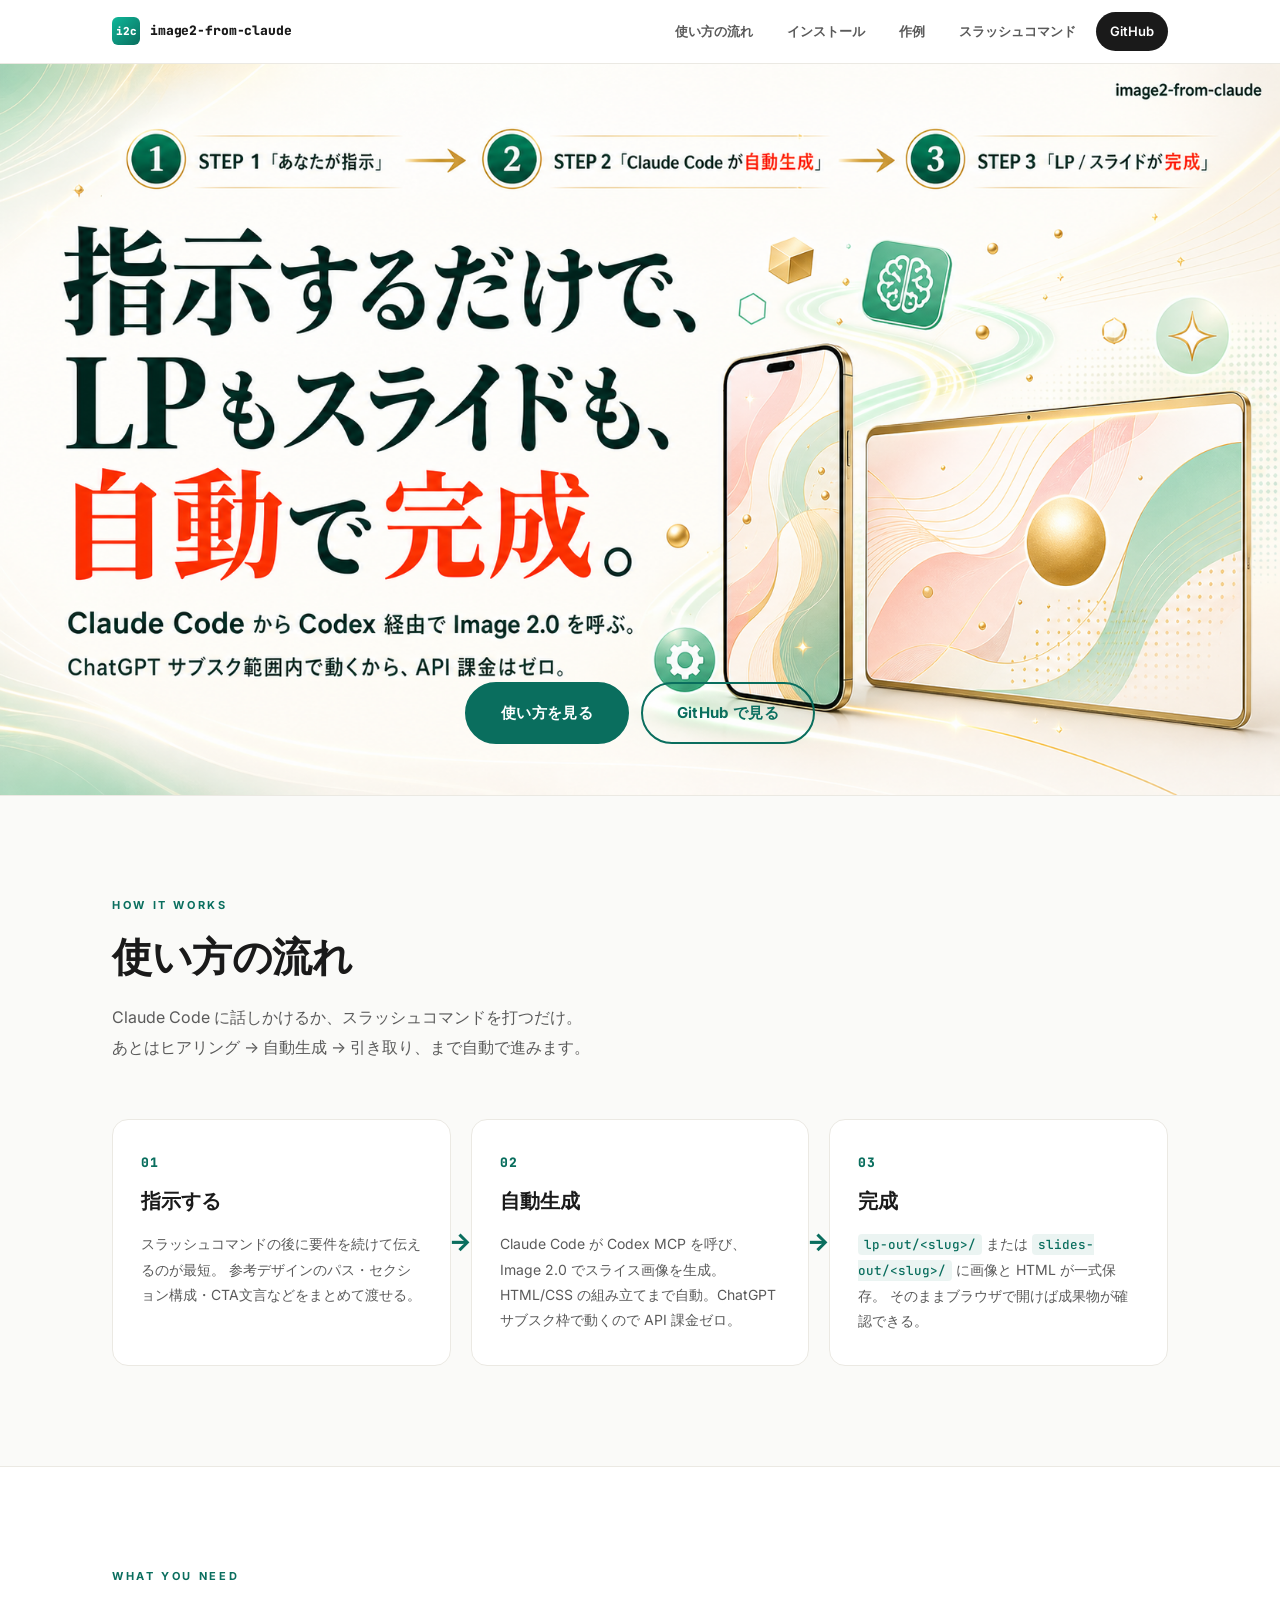
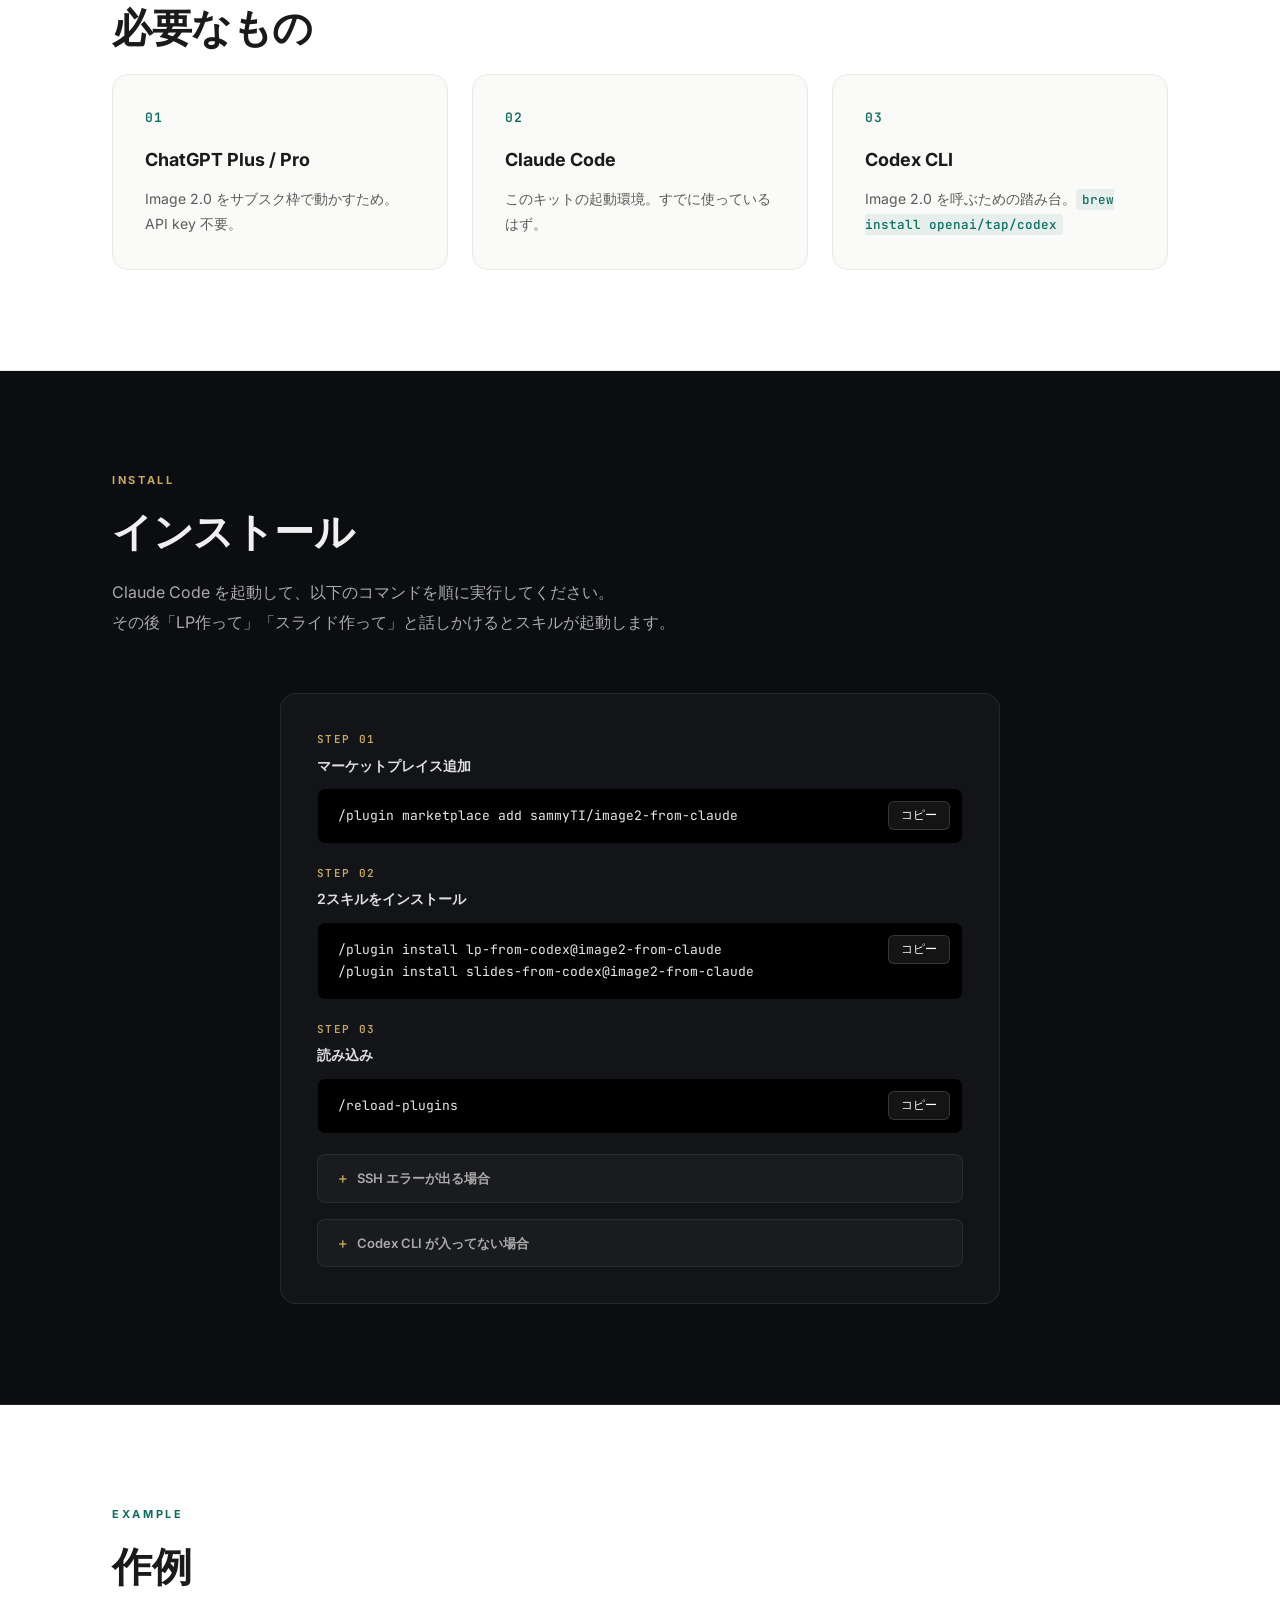
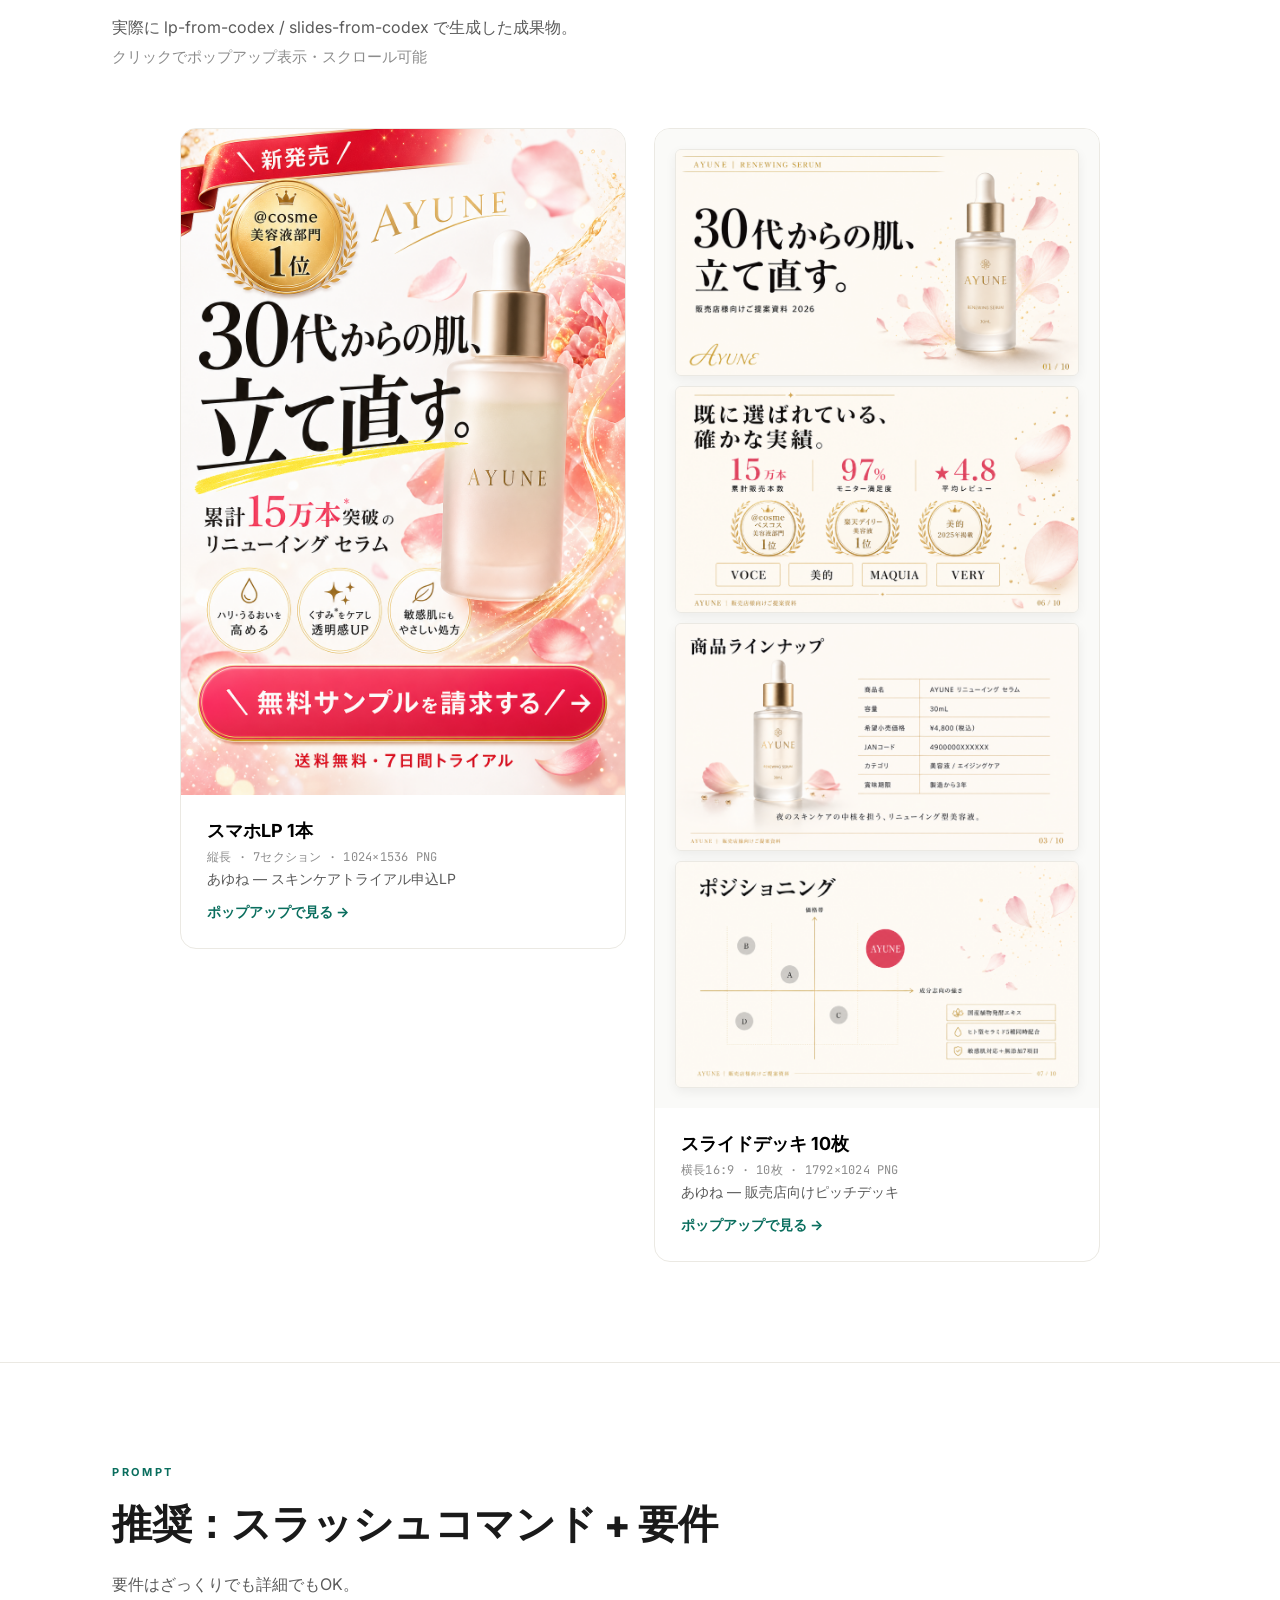
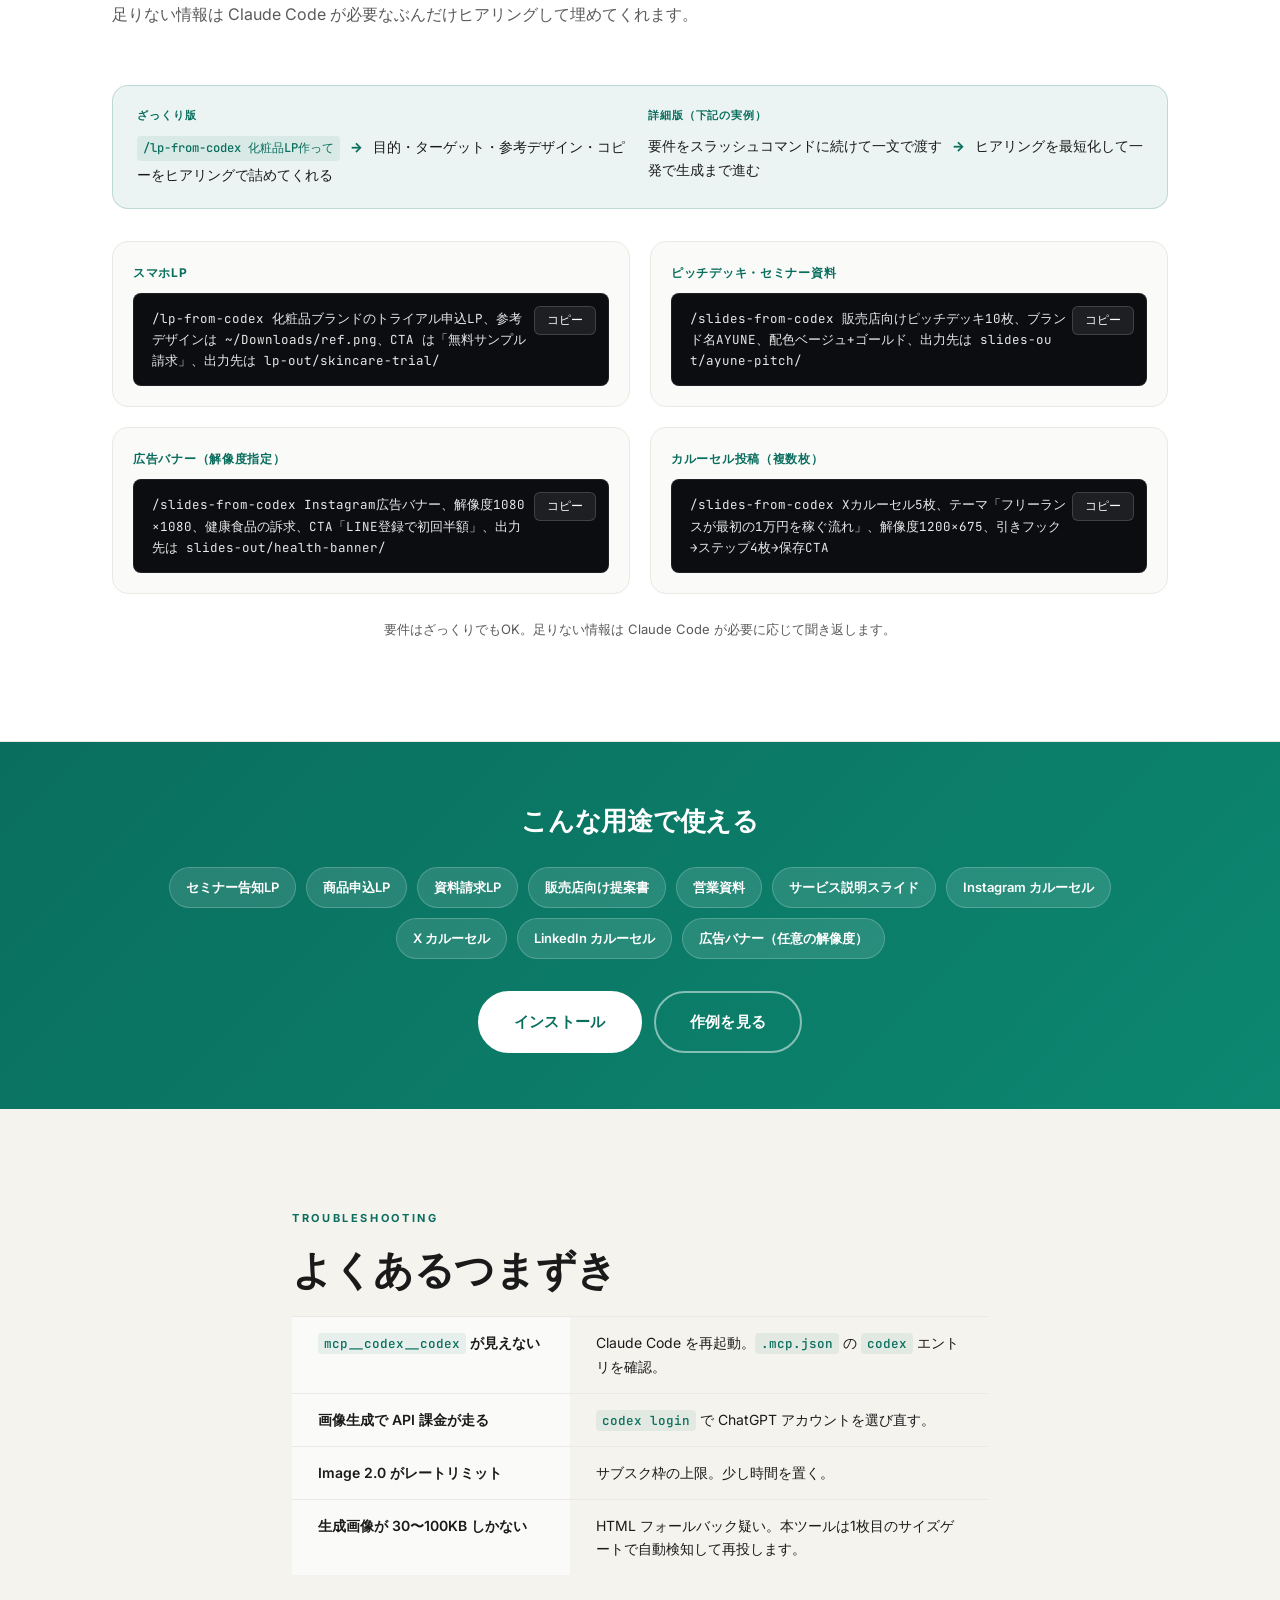
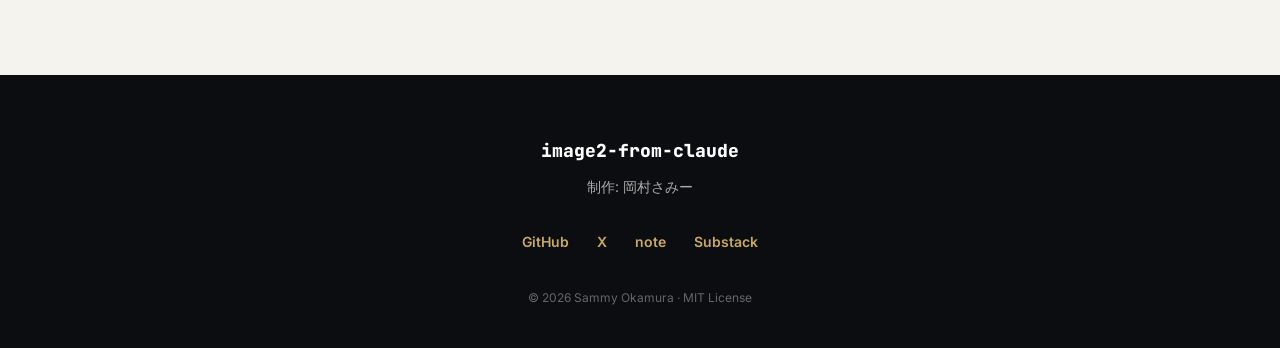
==== commit 666d5ec2: "feat: 「ざっくり指示OK」帯追加、テストスライド差替、slides ヘッダー/フッター位置固定 【サイト】 - PROMPT セクションに「ざっくり版 / 詳細版」のヒント帯を追加   - 「要" ====
--- a/site/index.html
+++ b/site/index.html
@@ -223,9 +223,28 @@
     <div class="section__eyebrow">PROMPT</div>
     <h2 class="section__title">推奨：スラッシュコマンド + 要件</h2>
     <p class="section__lead">
-      短いトリガー（「LP作って」など）でも動きますが、<br>
-      スラッシュコマンドの後に要件を一文で続けると、ヒアリングを最短化して一発で生成まで進みます。
+      要件はざっくりでも詳細でもOK。<br>
+      足りない情報は Claude Code が必要なぶんだけヒアリングして埋めてくれます。
     </p>
+
+    <div class="prompt-tips">
+      <div class="prompt-tip">
+        <div class="prompt-tip__label">ざっくり版</div>
+        <div class="prompt-tip__body">
+          <code>/lp-from-codex 化粧品LP作って</code>
+          <span class="prompt-tip__arrow">→</span>
+          目的・ターゲット・参考デザイン・コピーをヒアリングで詰めてくれる
+        </div>
+      </div>
+      <div class="prompt-tip">
+        <div class="prompt-tip__label">詳細版（下記の実例）</div>
+        <div class="prompt-tip__body">
+          要件をスラッシュコマンドに続けて一文で渡す
+          <span class="prompt-tip__arrow">→</span>
+          ヒアリングを最短化して一発で生成まで進む
+        </div>
+      </div>
+    </div>
 
     <div class="prompt-list">
 
--- a/site/style.css
+++ b/site/style.css
@@ -319,6 +319,42 @@
 }
 
 /* ═════ PROMPT ═══════════════════════════════════ */
+.prompt-tips {
+  display: grid;
+  grid-template-columns: 1fr 1fr;
+  gap: 16px;
+  margin-bottom: 32px;
+  background: var(--accent-soft);
+  border: 1px solid rgba(10, 110, 94, 0.2);
+  border-radius: var(--radius);
+  padding: 20px 24px;
+}
+@media (max-width: 720px) {
+  .prompt-tips { grid-template-columns: 1fr; gap: 14px; }
+}
+.prompt-tip__label {
+  font-size: 11px;
+  font-weight: 700;
+  color: var(--accent);
+  letter-spacing: 0.08em;
+  margin-bottom: 8px;
+}
+.prompt-tip__body {
+  font-size: 13.5px;
+  color: var(--fg);
+  line-height: 1.8;
+}
+.prompt-tip__body code {
+  display: inline-block;
+  margin: 2px 0;
+}
+.prompt-tip__arrow {
+  display: inline-block;
+  margin: 0 6px;
+  color: var(--accent);
+  font-weight: 800;
+}
+
 .prompt-list {
   display: grid;
   grid-template-columns: 1fr 1fr;
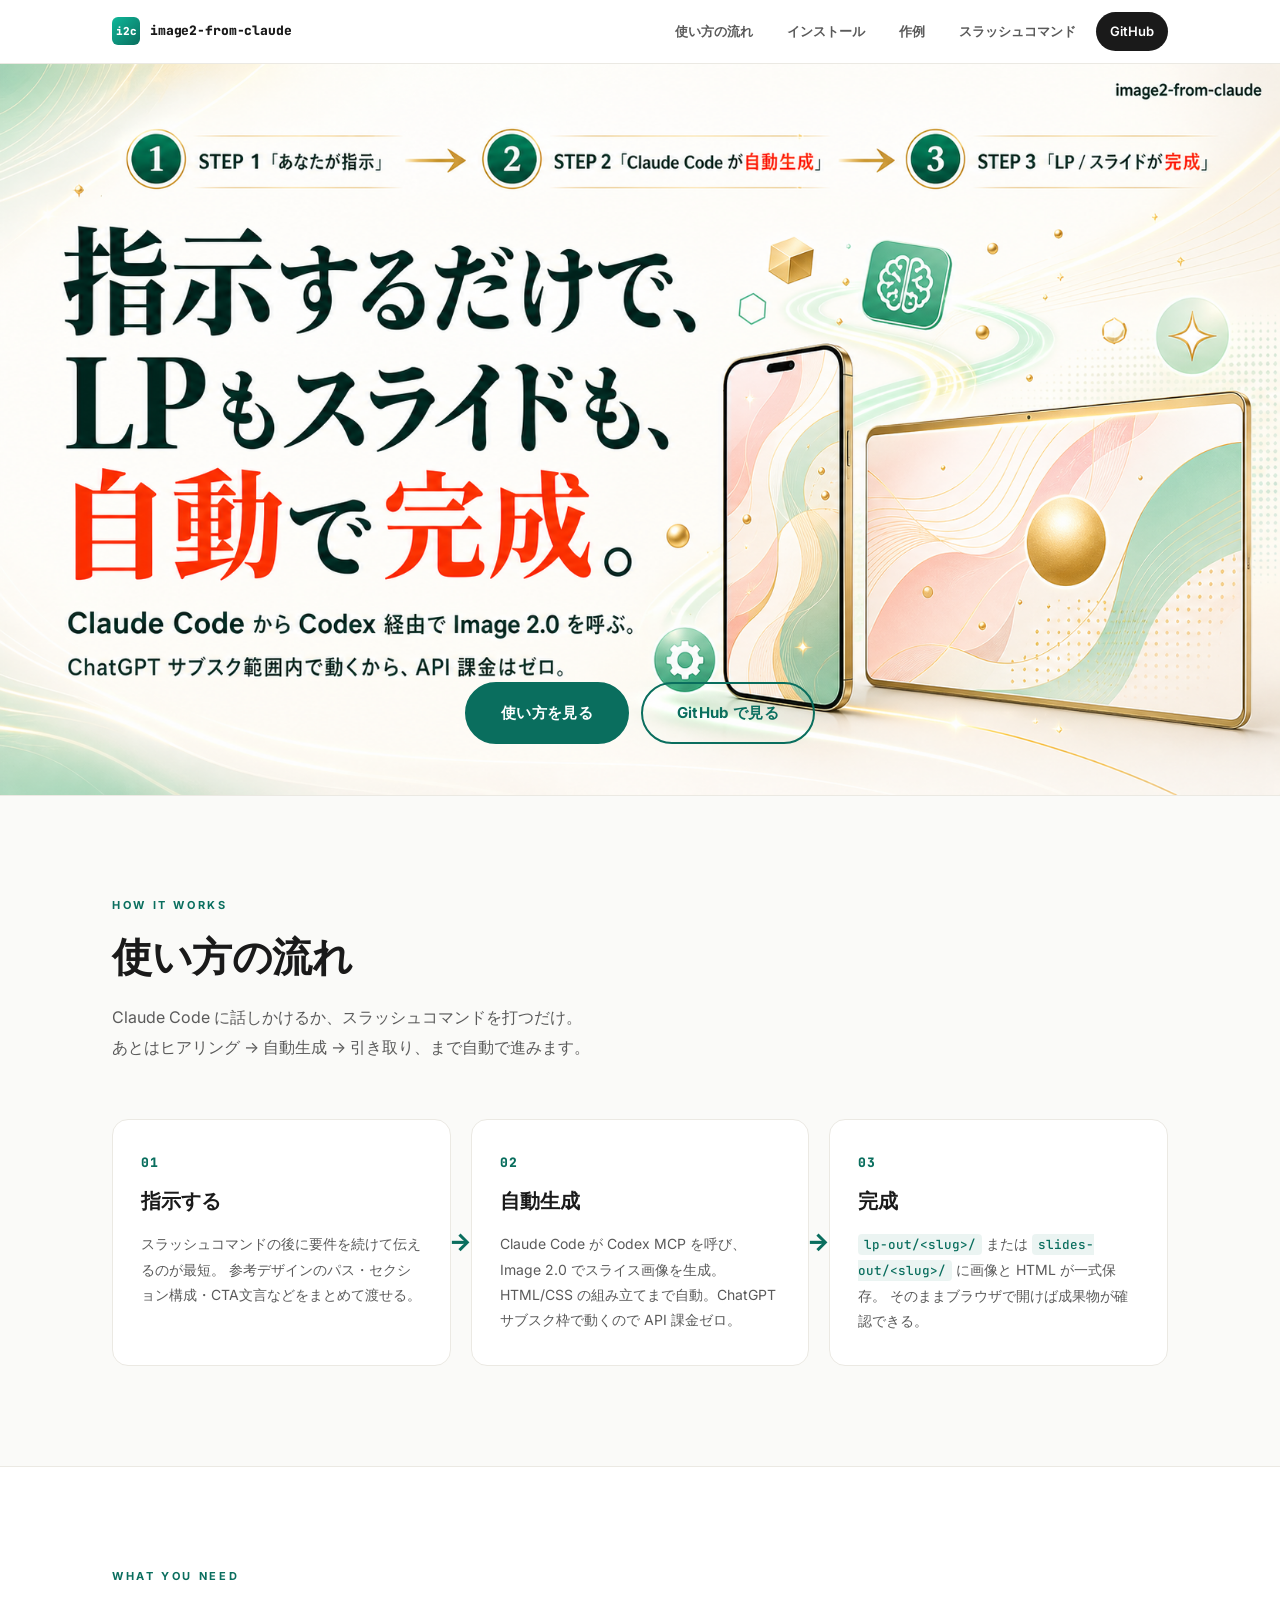
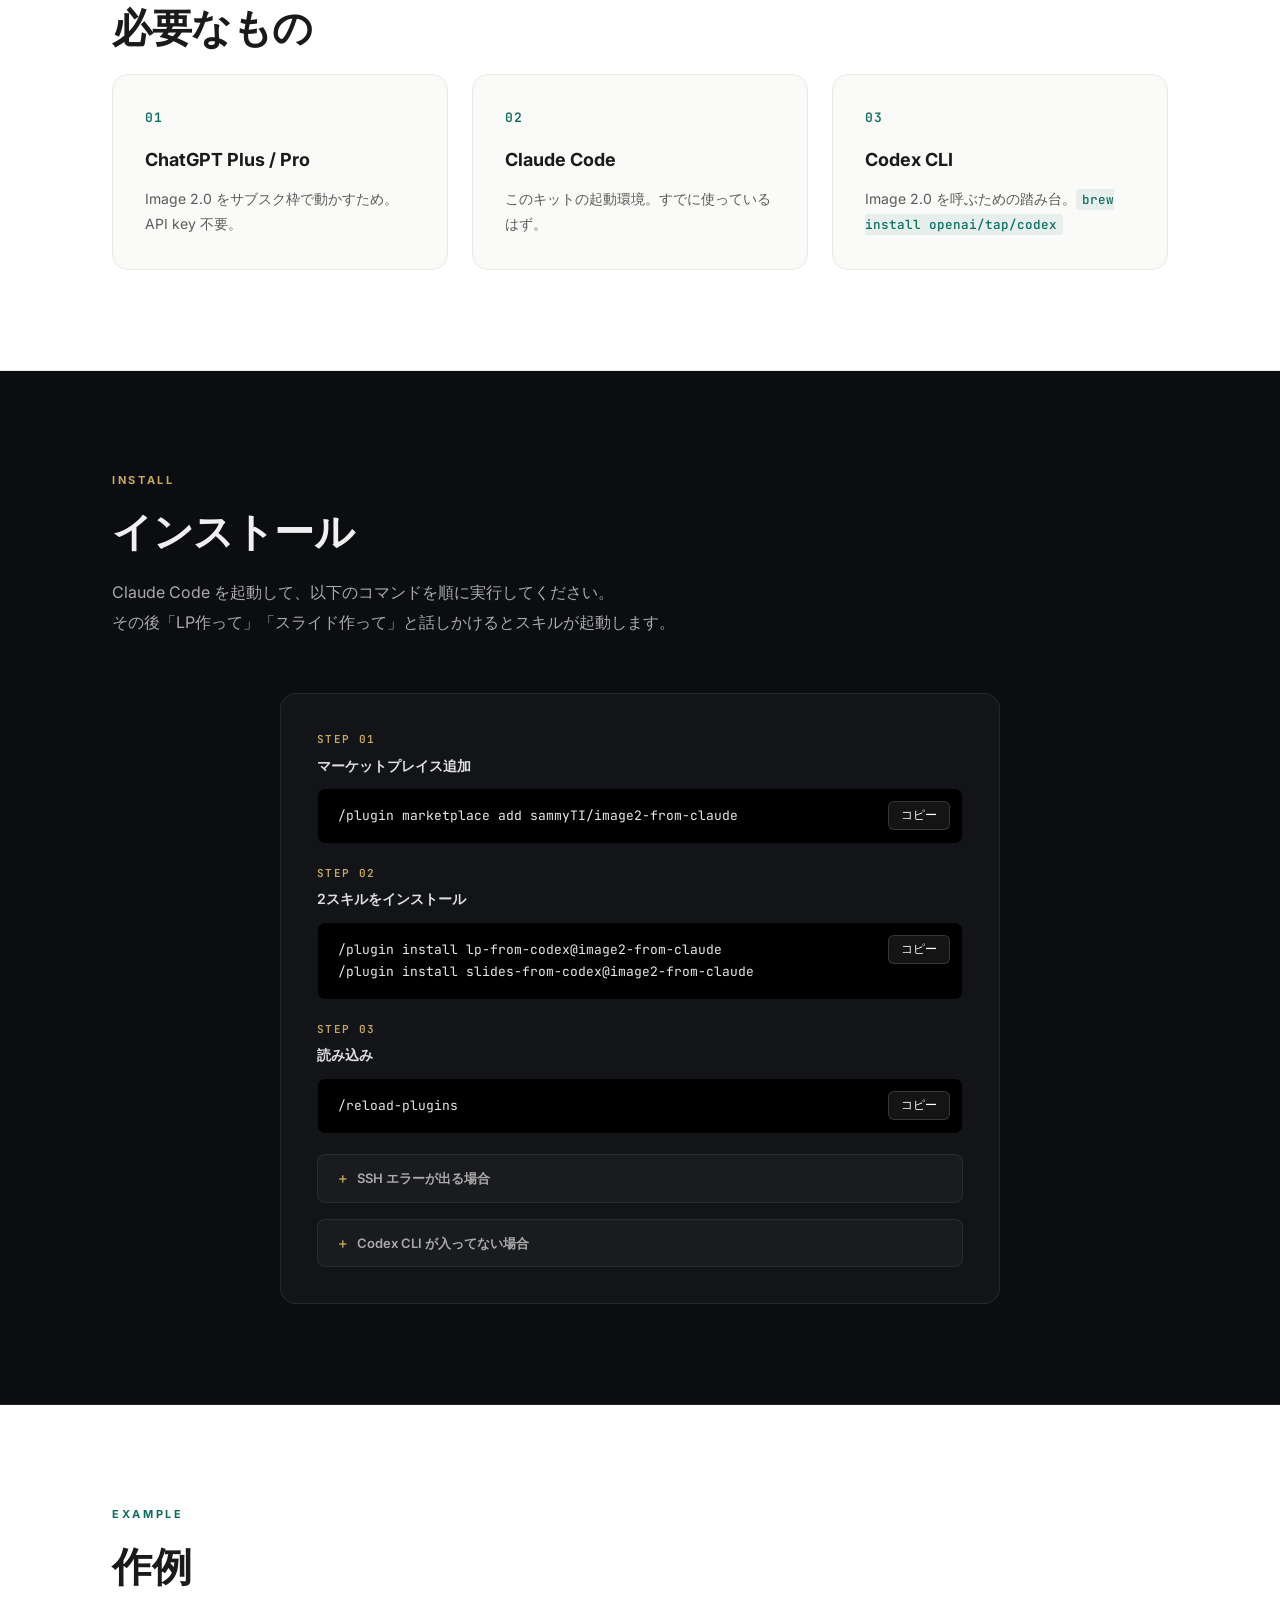
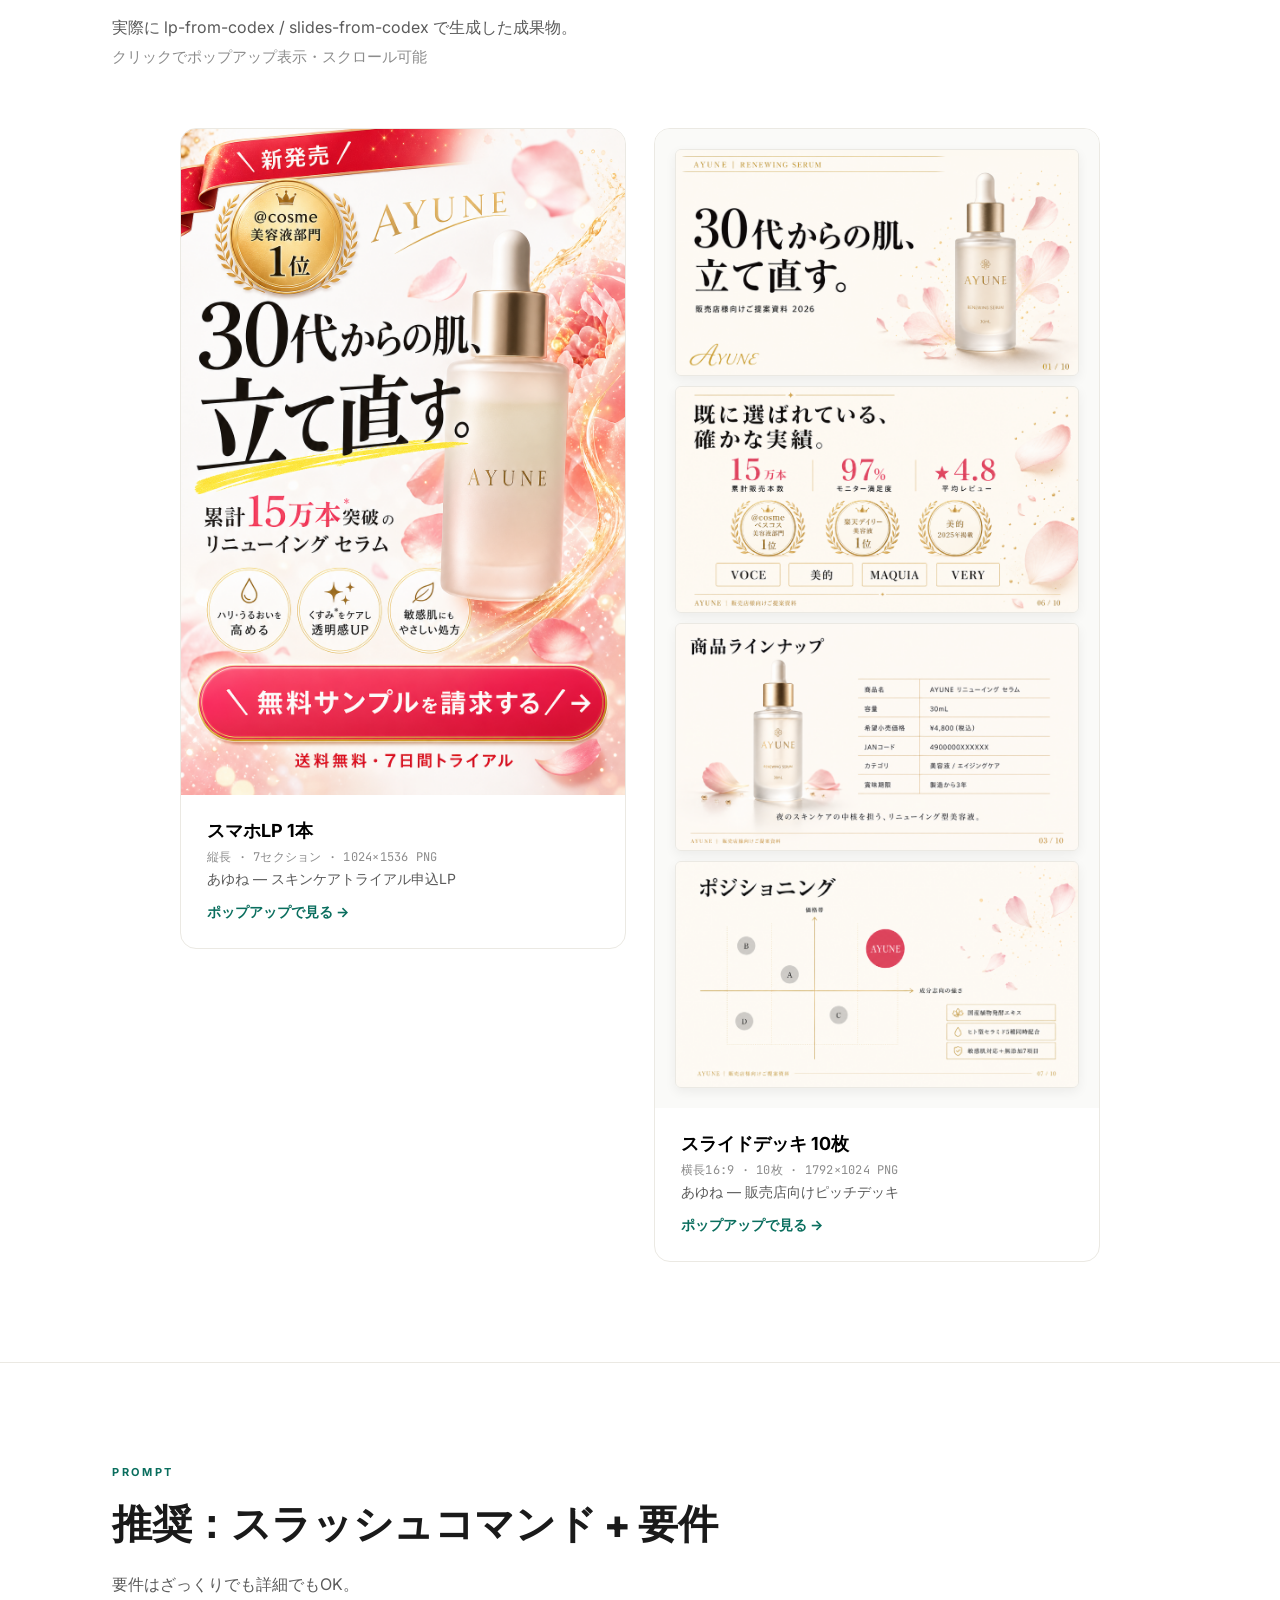
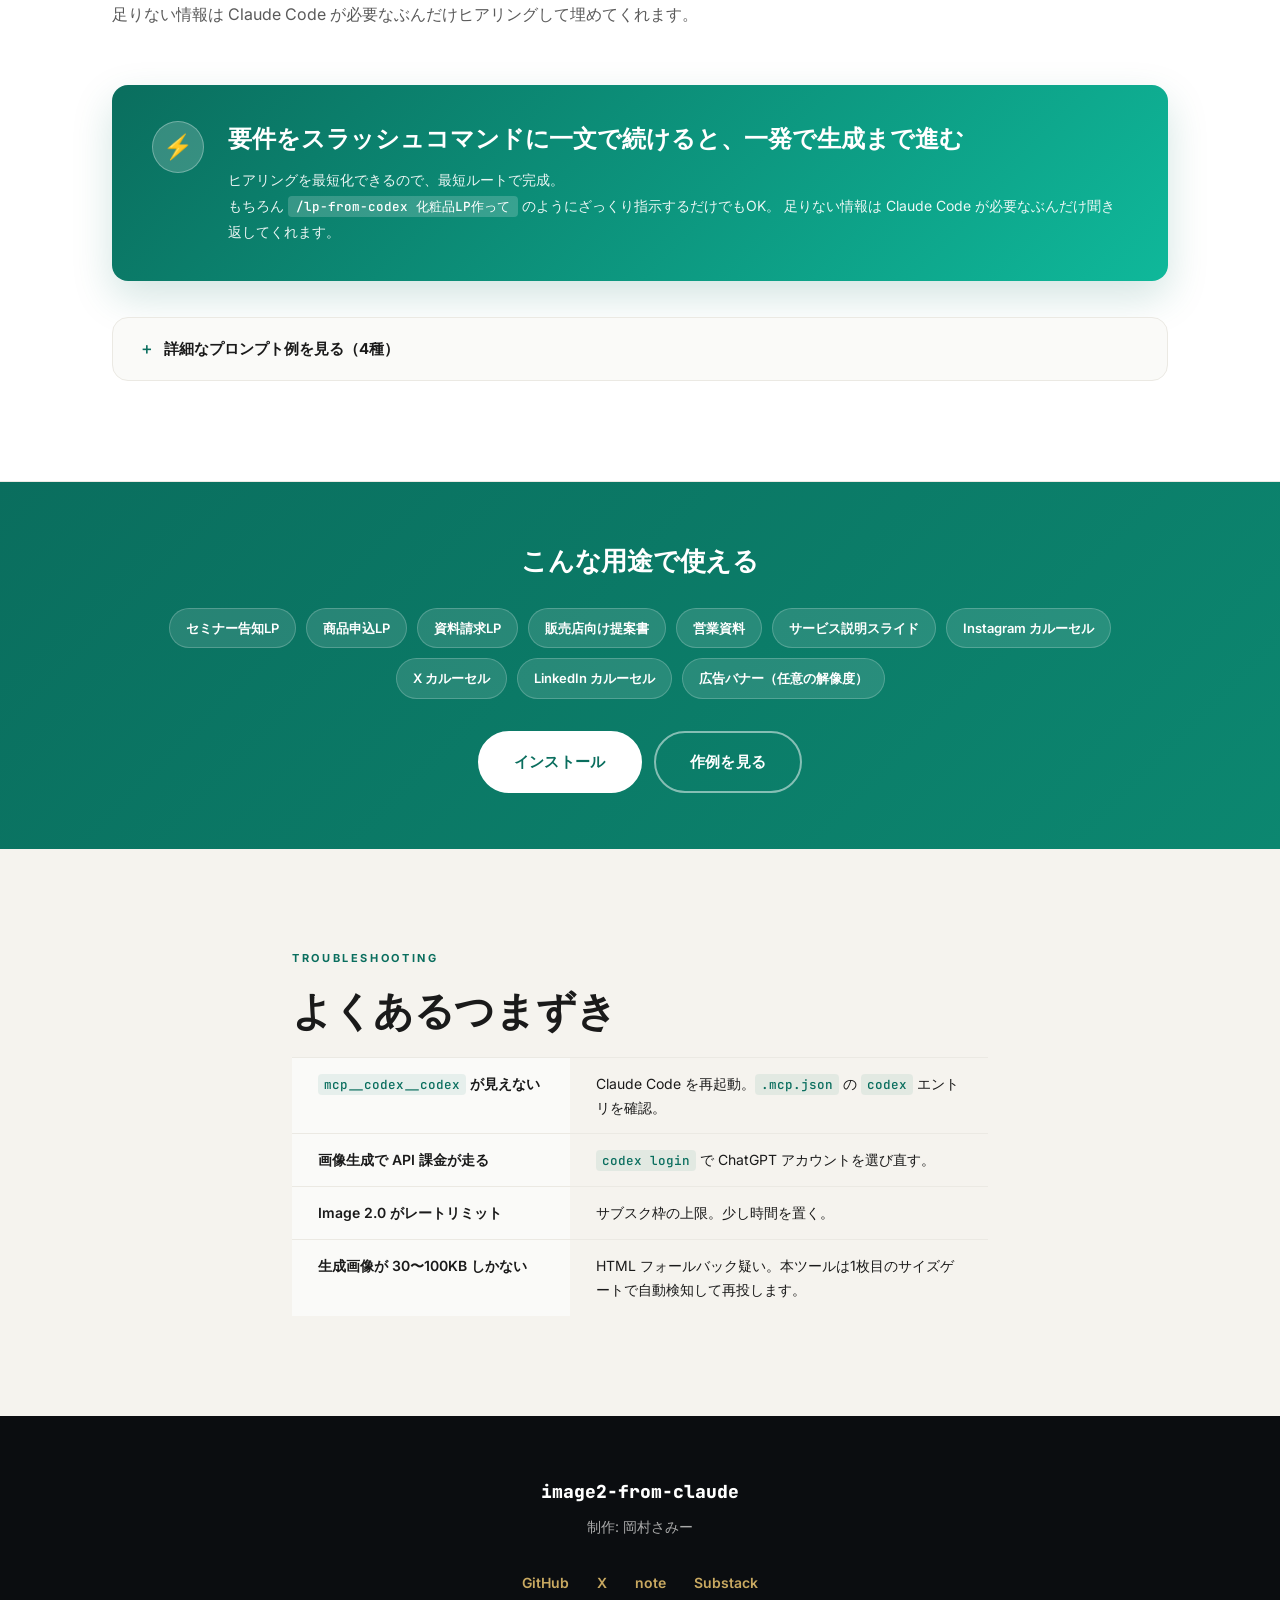
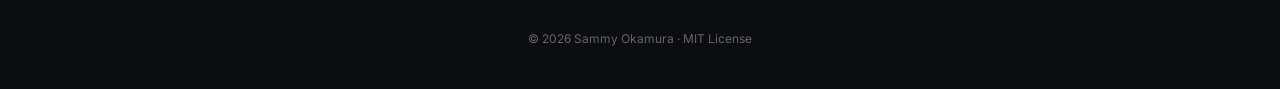
==== commit b4972c4a: "feat: PROMPTセクションを「目立つ帯 + 詳細トグル」構成に変更 ユーザー意向: 「要件をスラッシュコマンドに続けて一文で渡す → 一発生成」の説明を ハイライトとして大きく見せ、詳細な4種" ====
--- a/site/index.html
+++ b/site/index.html
@@ -227,64 +227,58 @@
       足りない情報は Claude Code が必要なぶんだけヒアリングして埋めてくれます。
     </p>
 
-    <div class="prompt-tips">
-      <div class="prompt-tip">
-        <div class="prompt-tip__label">ざっくり版</div>
-        <div class="prompt-tip__body">
-          <code>/lp-from-codex 化粧品LP作って</code>
-          <span class="prompt-tip__arrow">→</span>
-          目的・ターゲット・参考デザイン・コピーをヒアリングで詰めてくれる
-        </div>
-      </div>
-      <div class="prompt-tip">
-        <div class="prompt-tip__label">詳細版（下記の実例）</div>
-        <div class="prompt-tip__body">
-          要件をスラッシュコマンドに続けて一文で渡す
-          <span class="prompt-tip__arrow">→</span>
-          ヒアリングを最短化して一発で生成まで進む
-        </div>
-      </div>
-    </div>
-
-    <div class="prompt-list">
-
-      <div class="prompt-card">
-        <div class="prompt-card__label">スマホLP</div>
-        <div class="code">
-          <pre id="prompt-ex-lp">/lp-from-codex 化粧品ブランドのトライアル申込LP、参考デザインは ~/Downloads/ref.png、CTA は「無料サンプル請求」、出力先は lp-out/skincare-trial/</pre>
-          <button class="copy-btn" data-copy-target="prompt-ex-lp">コピー</button>
-        </div>
-      </div>
-
-      <div class="prompt-card">
-        <div class="prompt-card__label">ピッチデッキ・セミナー資料</div>
-        <div class="code">
-          <pre id="prompt-ex-slides">/slides-from-codex 販売店向けピッチデッキ10枚、ブランド名AYUNE、配色ベージュ+ゴールド、出力先は slides-out/ayune-pitch/</pre>
-          <button class="copy-btn" data-copy-target="prompt-ex-slides">コピー</button>
-        </div>
-      </div>
-
-      <div class="prompt-card">
-        <div class="prompt-card__label">広告バナー（解像度指定）</div>
-        <div class="code">
-          <pre id="prompt-ex-banner">/slides-from-codex Instagram広告バナー、解像度1080×1080、健康食品の訴求、CTA「LINE登録で初回半額」、出力先は slides-out/health-banner/</pre>
-          <button class="copy-btn" data-copy-target="prompt-ex-banner">コピー</button>
-        </div>
-      </div>
-
-      <div class="prompt-card">
-        <div class="prompt-card__label">カルーセル投稿（複数枚）</div>
-        <div class="code">
-          <pre id="prompt-ex-carousel">/slides-from-codex Xカルーセル5枚、テーマ「フリーランスが最初の1万円を稼ぐ流れ」、解像度1200×675、引きフック→ステップ4枚→保存CTA</pre>
-          <button class="copy-btn" data-copy-target="prompt-ex-carousel">コピー</button>
-        </div>
-      </div>
-
-    </div>
-
-    <p class="prompt-foot">
-      要件はざっくりでもOK。足りない情報は Claude Code が必要に応じて聞き返します。
-    </p>
+    <div class="prompt-hero">
+      <div class="prompt-hero__main">
+        <div class="prompt-hero__icon">⚡</div>
+        <div class="prompt-hero__text">
+          <div class="prompt-hero__title">要件をスラッシュコマンドに一文で続けると、一発で生成まで進む</div>
+          <div class="prompt-hero__desc">
+            ヒアリングを最短化できるので、最短ルートで完成。<br>
+            もちろん <code>/lp-from-codex 化粧品LP作って</code> のようにざっくり指示するだけでもOK。
+            足りない情報は Claude Code が必要なぶんだけ聞き返してくれます。
+          </div>
+        </div>
+      </div>
+    </div>
+
+    <details class="prompt-toggle">
+      <summary>詳細なプロンプト例を見る（4種）</summary>
+      <div class="prompt-list">
+
+        <div class="prompt-card">
+          <div class="prompt-card__label">スマホLP</div>
+          <div class="code">
+            <pre id="prompt-ex-lp">/lp-from-codex 化粧品ブランドのトライアル申込LP、参考デザインは ~/Downloads/ref.png、CTA は「無料サンプル請求」、出力先は lp-out/skincare-trial/</pre>
+            <button class="copy-btn" data-copy-target="prompt-ex-lp">コピー</button>
+          </div>
+        </div>
+
+        <div class="prompt-card">
+          <div class="prompt-card__label">ピッチデッキ・セミナー資料</div>
+          <div class="code">
+            <pre id="prompt-ex-slides">/slides-from-codex 販売店向けピッチデッキ10枚、ブランド名AYUNE、配色ベージュ+ゴールド、出力先は slides-out/ayune-pitch/</pre>
+            <button class="copy-btn" data-copy-target="prompt-ex-slides">コピー</button>
+          </div>
+        </div>
+
+        <div class="prompt-card">
+          <div class="prompt-card__label">広告バナー（解像度指定）</div>
+          <div class="code">
+            <pre id="prompt-ex-banner">/slides-from-codex Instagram広告バナー、解像度1080×1080、健康食品の訴求、CTA「LINE登録で初回半額」、出力先は slides-out/health-banner/</pre>
+            <button class="copy-btn" data-copy-target="prompt-ex-banner">コピー</button>
+          </div>
+        </div>
+
+        <div class="prompt-card">
+          <div class="prompt-card__label">カルーセル投稿（複数枚）</div>
+          <div class="code">
+            <pre id="prompt-ex-carousel">/slides-from-codex Xカルーセル5枚、テーマ「フリーランスが最初の1万円を稼ぐ流れ」、解像度1200×675、引きフック→ステップ4枚→保存CTA</pre>
+            <button class="copy-btn" data-copy-target="prompt-ex-carousel">コピー</button>
+          </div>
+        </div>
+
+      </div>
+    </details>
   </div>
 </section>
 
--- a/site/style.css
+++ b/site/style.css
@@ -319,47 +319,87 @@
 }
 
 /* ═════ PROMPT ═══════════════════════════════════ */
-.prompt-tips {
+.prompt-hero {
+  margin-bottom: 36px;
+  background: linear-gradient(135deg, #0a6e5e 0%, #0fb89a 100%);
+  border-radius: var(--radius);
+  padding: 36px 40px;
+  color: #fff;
+  box-shadow: 0 16px 40px rgba(10, 110, 94, 0.18);
+}
+@media (max-width: 720px) {
+  .prompt-hero { padding: 28px 24px; }
+}
+.prompt-hero__main {
+  display: flex;
+  align-items: flex-start;
+  gap: 24px;
+}
+@media (max-width: 720px) {
+  .prompt-hero__main { flex-direction: column; gap: 14px; }
+}
+.prompt-hero__icon {
   display: grid;
-  grid-template-columns: 1fr 1fr;
-  gap: 16px;
-  margin-bottom: 32px;
-  background: var(--accent-soft);
-  border: 1px solid rgba(10, 110, 94, 0.2);
+  place-items: center;
+  width: 52px;
+  height: 52px;
+  background: rgba(255, 255, 255, 0.18);
+  border: 1px solid rgba(255, 255, 255, 0.3);
+  border-radius: 50%;
+  font-size: 24px;
+  flex-shrink: 0;
+}
+.prompt-hero__title {
+  font-size: clamp(18px, 2vw, 24px);
+  font-weight: 800;
+  line-height: 1.5;
+  letter-spacing: -0.005em;
+  margin-bottom: 10px;
+}
+.prompt-hero__desc {
+  font-size: 14px;
+  line-height: 1.85;
+  color: rgba(255, 255, 255, 0.92);
+}
+.prompt-hero__desc code {
+  background: rgba(255, 255, 255, 0.18);
+  color: #fff;
+  padding: 2px 8px;
+  border-radius: 4px;
+  font-weight: 500;
+}
+
+.prompt-toggle {
+  background: var(--bg-soft);
+  border: 1px solid var(--line);
   border-radius: var(--radius);
-  padding: 20px 24px;
-}
-@media (max-width: 720px) {
-  .prompt-tips { grid-template-columns: 1fr; gap: 14px; }
-}
-.prompt-tip__label {
-  font-size: 11px;
+  overflow: hidden;
+}
+.prompt-toggle summary {
+  padding: 18px 26px;
+  cursor: pointer;
+  font-size: 15px;
   font-weight: 700;
-  color: var(--accent);
-  letter-spacing: 0.08em;
-  margin-bottom: 8px;
-}
-.prompt-tip__body {
-  font-size: 13.5px;
   color: var(--fg);
-  line-height: 1.8;
-}
-.prompt-tip__body code {
-  display: inline-block;
-  margin: 2px 0;
-}
-.prompt-tip__arrow {
-  display: inline-block;
-  margin: 0 6px;
-  color: var(--accent);
-  font-weight: 800;
-}
+  list-style: none;
+  display: flex;
+  align-items: center;
+  gap: 10px;
+}
+.prompt-toggle summary::-webkit-details-marker { display: none; }
+.prompt-toggle summary::before {
+  content: '＋';
+  color: var(--accent);
+  font-weight: 800;
+}
+.prompt-toggle[open] summary::before { content: '−'; }
+.prompt-toggle summary:hover { background: var(--accent-soft); }
 
 .prompt-list {
   display: grid;
   grid-template-columns: 1fr 1fr;
   gap: 20px;
-  margin-bottom: 24px;
+  padding: 0 26px 26px;
 }
 @media (max-width: 820px) { .prompt-list { grid-template-columns: 1fr; } }
 .prompt-card {
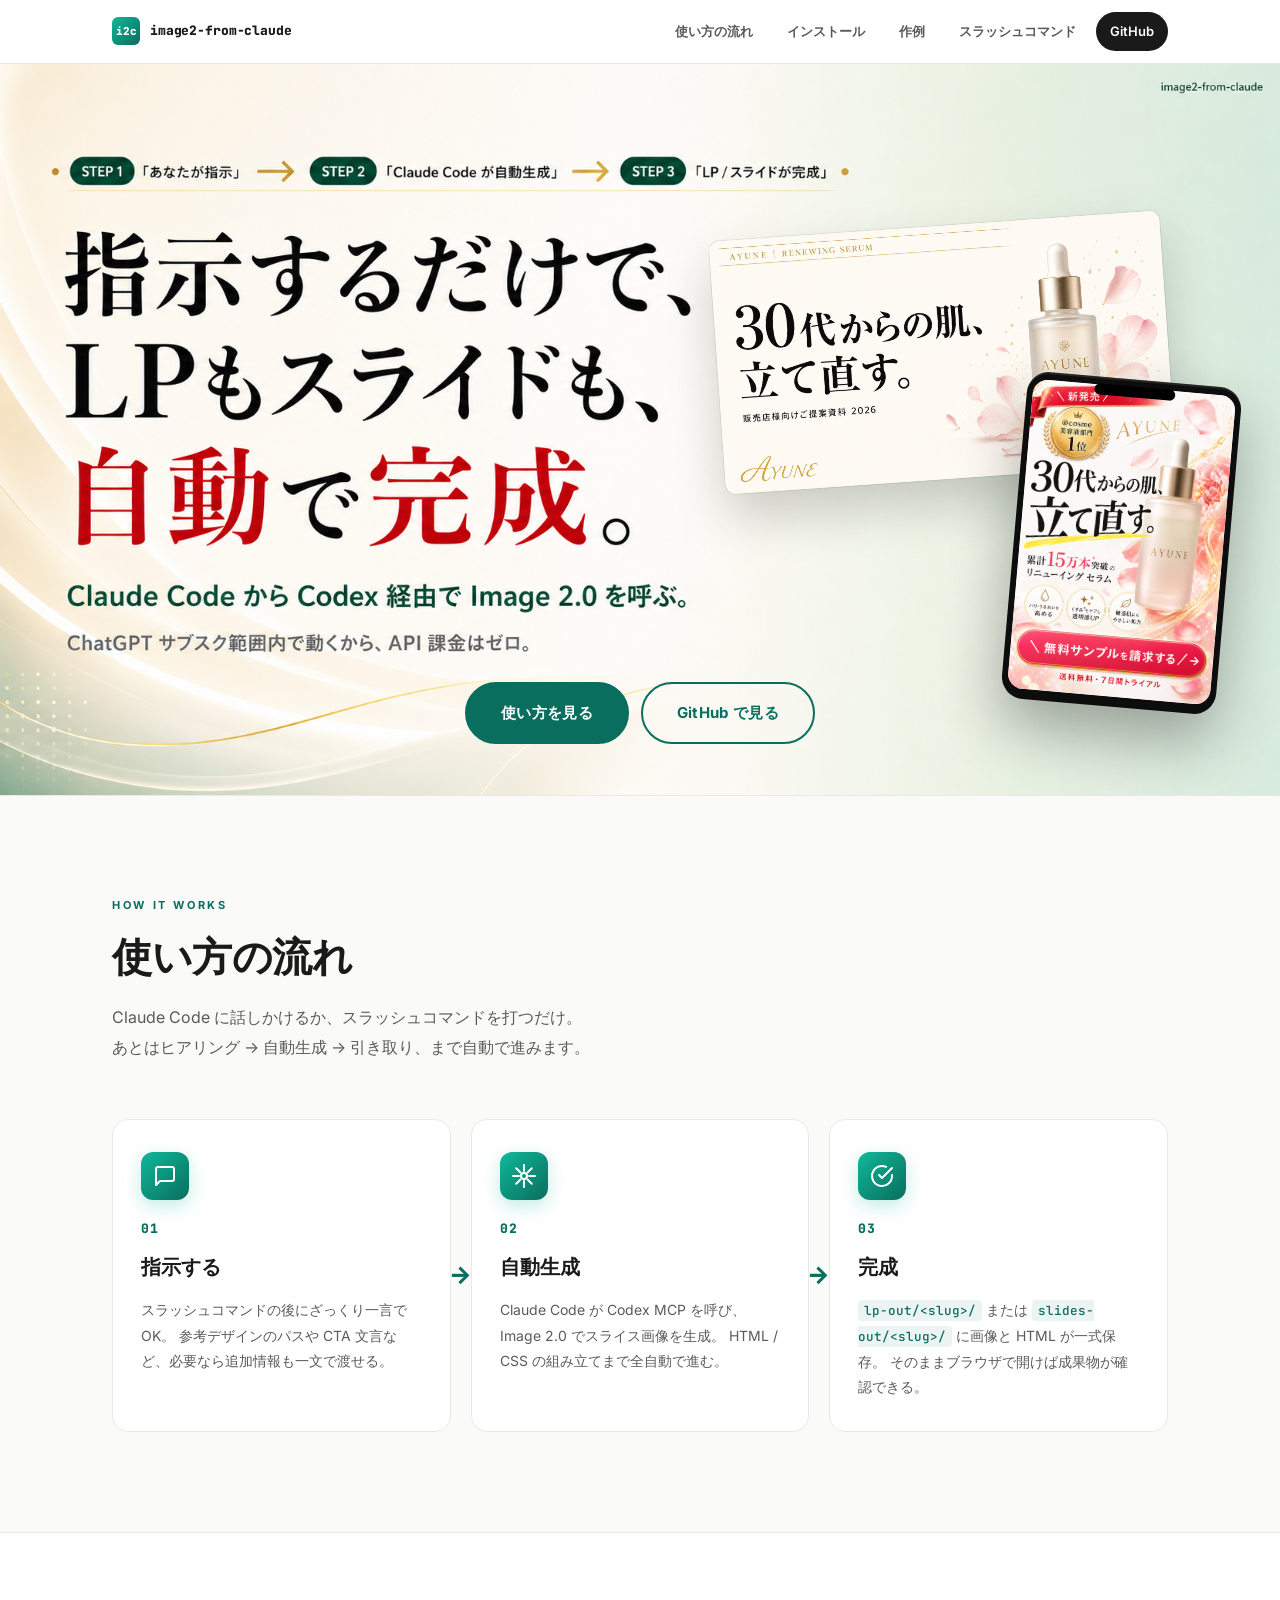
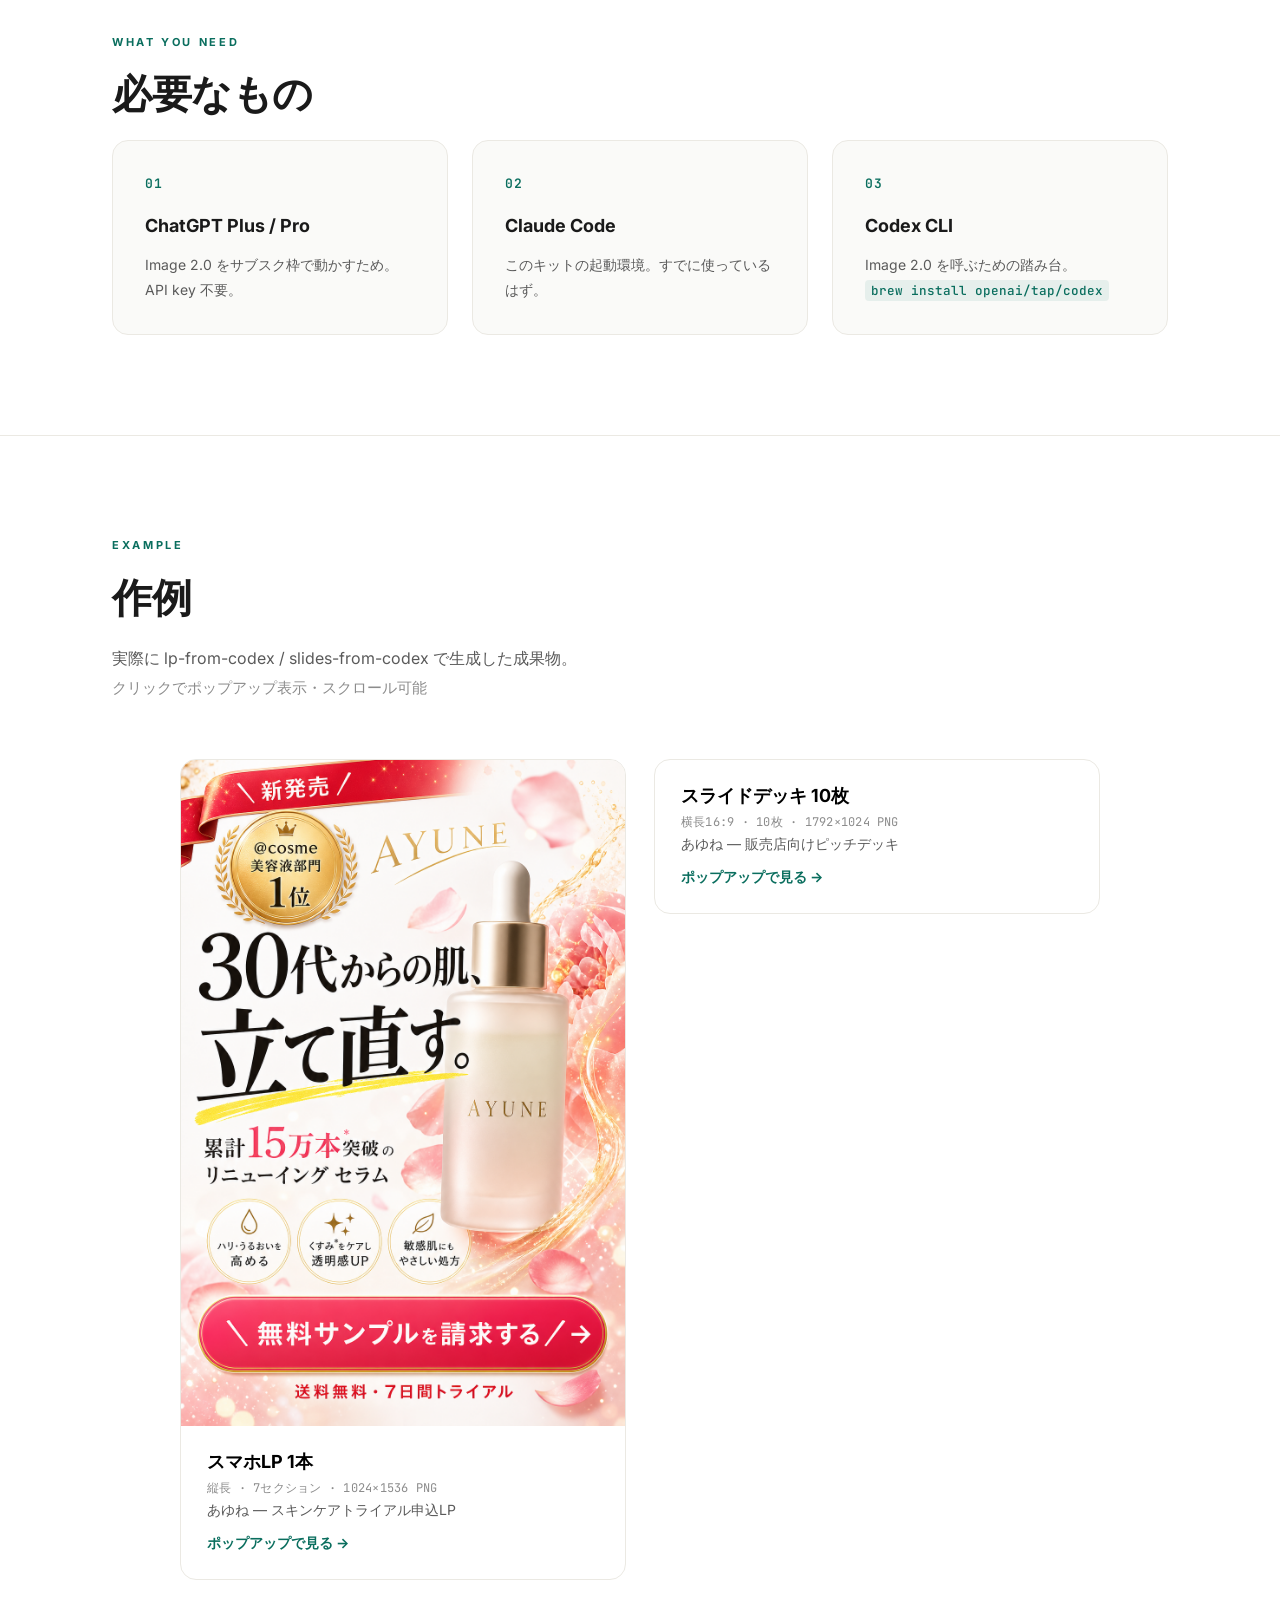
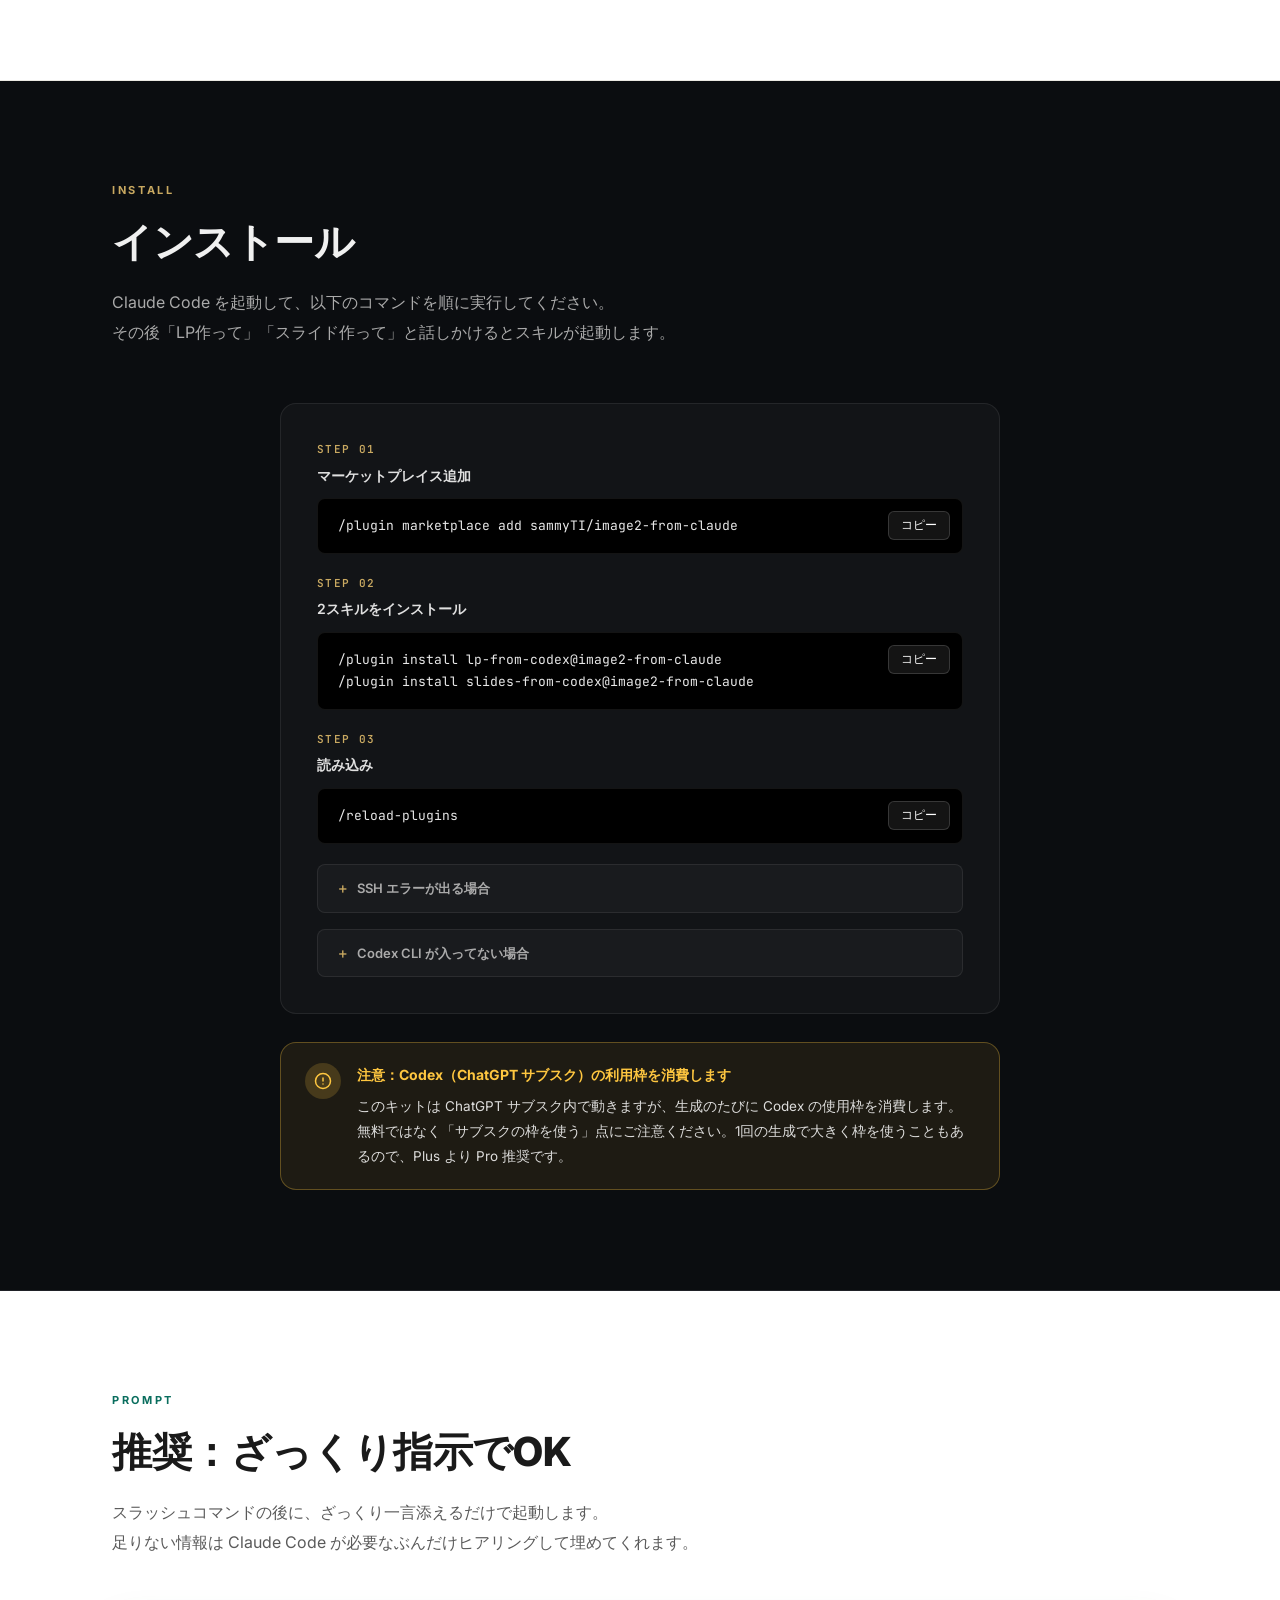
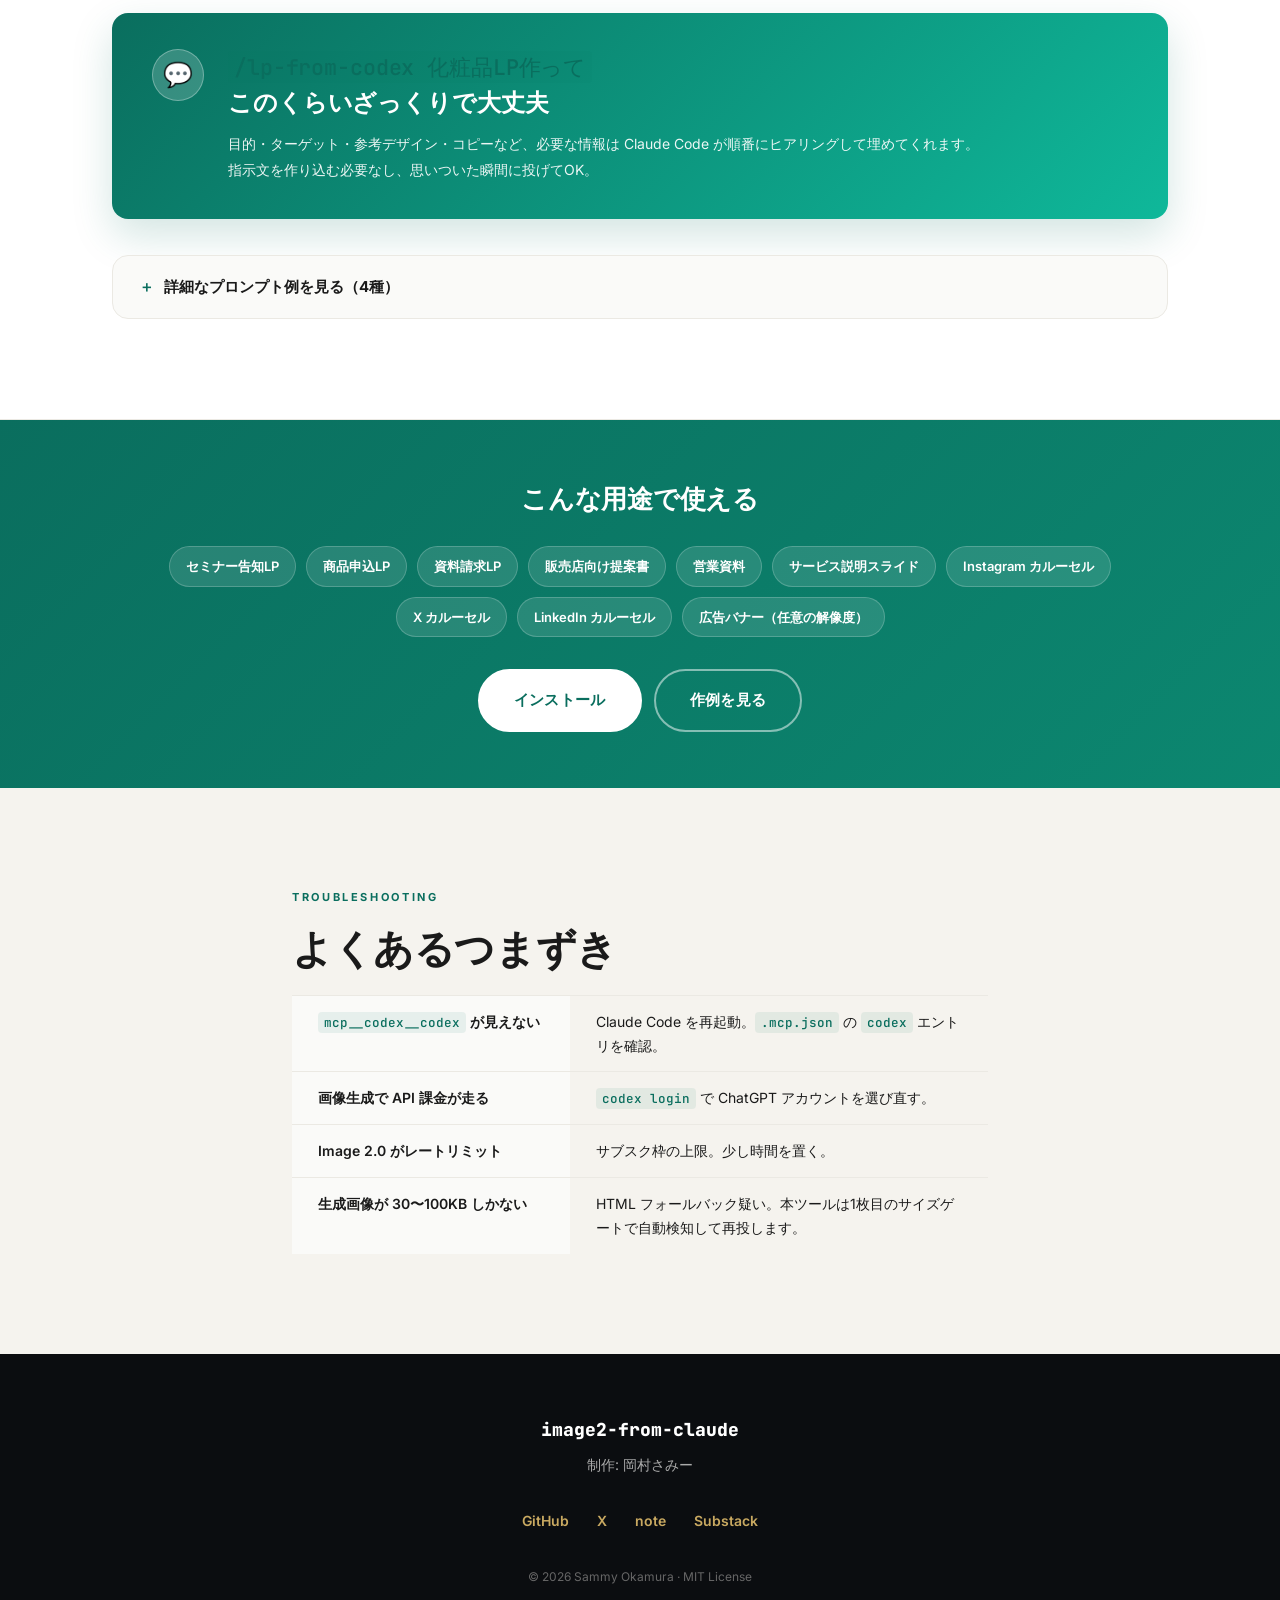
==== commit 4dc6d675: "feat: 多数の修正を一括反映 — FV右側に実画像/SVGアイコン/改行/順序入替/スタック表示/注意事項/矢印キー 【HERO】 - FV画像を再生成（右側エリアを空白にした構図、1.3MB、1" ====
--- a/site/index.html
+++ b/site/index.html
@@ -37,10 +37,22 @@
 
 <a id="top"></a>
 
-<!-- ─── HERO (Image-based) ──────────────────── -->
+<!-- ─── HERO (Image-based + 右側に実画像のスマホ&スライド) ─── -->
 <header class="hero">
   <img src="./assets/hero-pc.png" alt="Claude Code から指示するだけで、LP もスライドも自動生成。ChatGPT サブスク内で動くから API 課金ゼロ。" class="hero__img hero__img--pc">
   <img src="./assets/hero-sp.png" alt="" class="hero__img hero__img--sp" aria-hidden="true">
+
+  <div class="hero__mocks" aria-hidden="true">
+    <div class="hero-slide">
+      <img src="./samples/ayune-pitch/assets/01-cover.png" alt="">
+    </div>
+    <div class="hero-phone">
+      <div class="hero-phone__notch"></div>
+      <div class="hero-phone__screen">
+        <img src="./samples/ayune-skincare/assets/01-fv.png" alt="">
+      </div>
+    </div>
+  </div>
 
   <div class="hero__overlay">
     <div class="wrap">
@@ -64,22 +76,39 @@
 
     <ol class="flow">
       <li class="flow__step">
+        <div class="flow__icon" aria-hidden="true">
+          <svg viewBox="0 0 24 24" fill="none" stroke="currentColor" stroke-width="2" stroke-linecap="round" stroke-linejoin="round">
+            <path d="M21 15a2 2 0 0 1-2 2H7l-4 4V5a2 2 0 0 1 2-2h14a2 2 0 0 1 2 2z"/>
+          </svg>
+        </div>
         <div class="flow__num">01</div>
         <h3 class="flow__name">指示する</h3>
         <p class="flow__desc">
-          スラッシュコマンドの後に要件を続けて伝えるのが最短。
-          参考デザインのパス・セクション構成・CTA文言などをまとめて渡せる。
+          スラッシュコマンドの後にざっくり一言で OK。
+          参考デザインのパスや CTA 文言など、必要なら追加情報も一文で渡せる。
         </p>
       </li>
       <li class="flow__step">
+        <div class="flow__icon" aria-hidden="true">
+          <svg viewBox="0 0 24 24" fill="none" stroke="currentColor" stroke-width="2" stroke-linecap="round" stroke-linejoin="round">
+            <circle cx="12" cy="12" r="3"/>
+            <path d="M12 1v6m0 10v6M4.22 4.22l4.24 4.24m7.08 7.08l4.24 4.24M1 12h6m10 0h6M4.22 19.78l4.24-4.24m7.08-7.08l4.24-4.24"/>
+          </svg>
+        </div>
         <div class="flow__num">02</div>
         <h3 class="flow__name">自動生成</h3>
         <p class="flow__desc">
           Claude Code が Codex MCP を呼び、Image 2.0 でスライス画像を生成。
-          HTML/CSS の組み立てまで自動。ChatGPT サブスク枠で動くので API 課金ゼロ。
+          HTML / CSS の組み立てまで全自動で進む。
         </p>
       </li>
       <li class="flow__step">
+        <div class="flow__icon" aria-hidden="true">
+          <svg viewBox="0 0 24 24" fill="none" stroke="currentColor" stroke-width="2" stroke-linecap="round" stroke-linejoin="round">
+            <path d="M22 11.08V12a10 10 0 1 1-5.93-9.14"/>
+            <polyline points="22 4 12 14.01 9 11.01"/>
+          </svg>
+        </div>
         <div class="flow__num">03</div>
         <h3 class="flow__name">完成</h3>
         <p class="flow__desc">
@@ -111,8 +140,52 @@
       <div class="need__item">
         <div class="need__num">03</div>
         <div class="need__name">Codex CLI</div>
-        <div class="need__desc">Image 2.0 を呼ぶための踏み台。<code>brew install openai/tap/codex</code></div>
-      </div>
+        <div class="need__desc">Image 2.0 を呼ぶための踏み台。<br><code>brew install openai/tap/codex</code></div>
+      </div>
+    </div>
+  </div>
+</section>
+
+<!-- ─── EXAMPLE ──────────────────────────────── -->
+<section class="section" id="example">
+  <div class="wrap">
+    <div class="section__eyebrow">EXAMPLE</div>
+    <h2 class="section__title">作例</h2>
+    <p class="section__lead">
+      実際に lp-from-codex / slides-from-codex で生成した成果物。<br>
+      <span class="hint">クリックでポップアップ表示・スクロール可能</span>
+    </p>
+
+    <div class="example-grid example-grid--2col">
+      <button class="example-card" data-modal-open="modal-ayune">
+        <div class="example-card__thumb example-card__thumb--lp">
+          <img src="./samples/ayune-skincare/assets/01-fv.png" alt="AYUNE スキンケアLP FV" loading="lazy">
+        </div>
+        <div class="example-card__body">
+          <h3 class="example-card__title">スマホLP 1本</h3>
+          <p class="example-card__meta">縦長 · 7セクション · 1024×1536 PNG</p>
+          <p class="example-card__desc">あゆね — スキンケアトライアル申込LP</p>
+          <span class="example-card__cta">ポップアップで見る →</span>
+        </div>
+      </button>
+
+      <button class="example-card" data-modal-open="modal-pitch">
+        <div class="example-card__thumb example-card__thumb--slidestack">
+          <div class="slidestack">
+            <img class="slidestack__item slidestack__item--1" src="./samples/ayune-pitch/assets/01-cover.png" alt="" loading="lazy">
+            <img class="slidestack__item slidestack__item--2" src="./samples/ayune-pitch/assets/06-track-record.png" alt="" loading="lazy">
+            <img class="slidestack__item slidestack__item--3" src="./samples/ayune-pitch/assets/03-product.png" alt="" loading="lazy">
+            <img class="slidestack__item slidestack__item--4" src="./samples/ayune-pitch/assets/04-formula.png" alt="" loading="lazy">
+            <img class="slidestack__item slidestack__item--5" src="./samples/ayune-pitch/assets/07-competitive.png" alt="" loading="lazy">
+          </div>
+        </div>
+        <div class="example-card__body">
+          <h3 class="example-card__title">スライドデッキ 10枚</h3>
+          <p class="example-card__meta">横長16:9 · 10枚 · 1792×1024 PNG</p>
+          <p class="example-card__desc">あゆね — 販売店向けピッチデッキ</p>
+          <span class="example-card__cta">ポップアップで見る →</span>
+        </div>
+      </button>
     </div>
   </div>
 </section>
@@ -173,46 +246,22 @@
         </div>
       </details>
     </div>
-  </div>
-</section>
-
-<!-- ─── EXAMPLE ──────────────────────────────── -->
-<section class="section" id="example">
-  <div class="wrap">
-    <div class="section__eyebrow">EXAMPLE</div>
-    <h2 class="section__title">作例</h2>
-    <p class="section__lead">
-      実際に lp-from-codex / slides-from-codex で生成した成果物。<br>
-      <span class="hint">クリックでポップアップ表示・スクロール可能</span>
-    </p>
-
-    <div class="example-grid example-grid--2col">
-      <button class="example-card" data-modal-open="modal-ayune">
-        <div class="example-card__thumb">
-          <img src="./samples/ayune-skincare/assets/01-fv.png" alt="AYUNE スキンケアLP FV" loading="lazy">
-        </div>
-        <div class="example-card__body">
-          <h3 class="example-card__title">スマホLP 1本</h3>
-          <p class="example-card__meta">縦長 · 7セクション · 1024×1536 PNG</p>
-          <p class="example-card__desc">あゆね — スキンケアトライアル申込LP</p>
-          <span class="example-card__cta">ポップアップで見る →</span>
-        </div>
-      </button>
-
-      <button class="example-card" data-modal-open="modal-pitch">
-        <div class="example-card__thumb example-card__thumb--stack">
-          <img src="./samples/ayune-pitch/assets/01-cover.png" alt="" loading="lazy">
-          <img src="./samples/ayune-pitch/assets/06-track-record.png" alt="" loading="lazy">
-          <img src="./samples/ayune-pitch/assets/03-product.png" alt="" loading="lazy">
-          <img src="./samples/ayune-pitch/assets/07-competitive.png" alt="" loading="lazy">
-        </div>
-        <div class="example-card__body">
-          <h3 class="example-card__title">スライドデッキ 10枚</h3>
-          <p class="example-card__meta">横長16:9 · 10枚 · 1792×1024 PNG</p>
-          <p class="example-card__desc">あゆね — 販売店向けピッチデッキ</p>
-          <span class="example-card__cta">ポップアップで見る →</span>
-        </div>
-      </button>
+
+    <div class="install-note" role="note">
+      <div class="install-note__icon" aria-hidden="true">
+        <svg viewBox="0 0 24 24" fill="none" stroke="currentColor" stroke-width="2" stroke-linecap="round" stroke-linejoin="round">
+          <circle cx="12" cy="12" r="10"/>
+          <line x1="12" y1="8" x2="12" y2="12"/>
+          <line x1="12" y1="16" x2="12.01" y2="16"/>
+        </svg>
+      </div>
+      <div class="install-note__body">
+        <div class="install-note__title">注意：Codex（ChatGPT サブスク）の利用枠を消費します</div>
+        <p>
+          このキットは ChatGPT サブスク内で動きますが、生成のたびに Codex の使用枠を消費します。<br>
+          無料ではなく「サブスクの枠を使う」点にご注意ください。1回の生成で大きく枠を使うこともあるので、Plus より Pro 推奨です。
+        </p>
+      </div>
     </div>
   </div>
 </section>
@@ -221,21 +270,23 @@
 <section class="section" id="prompt">
   <div class="wrap">
     <div class="section__eyebrow">PROMPT</div>
-    <h2 class="section__title">推奨：スラッシュコマンド + 要件</h2>
+    <h2 class="section__title">推奨：ざっくり指示でOK</h2>
     <p class="section__lead">
-      要件はざっくりでも詳細でもOK。<br>
+      スラッシュコマンドの後に、ざっくり一言添えるだけで起動します。<br>
       足りない情報は Claude Code が必要なぶんだけヒアリングして埋めてくれます。
     </p>
 
     <div class="prompt-hero">
       <div class="prompt-hero__main">
-        <div class="prompt-hero__icon">⚡</div>
+        <div class="prompt-hero__icon">💬</div>
         <div class="prompt-hero__text">
-          <div class="prompt-hero__title">要件をスラッシュコマンドに一文で続けると、一発で生成まで進む</div>
+          <div class="prompt-hero__title">
+            <code>/lp-from-codex 化粧品LP作って</code><br>
+            このくらいざっくりで大丈夫
+          </div>
           <div class="prompt-hero__desc">
-            ヒアリングを最短化できるので、最短ルートで完成。<br>
-            もちろん <code>/lp-from-codex 化粧品LP作って</code> のようにざっくり指示するだけでもOK。
-            足りない情報は Claude Code が必要なぶんだけ聞き返してくれます。
+            目的・ターゲット・参考デザイン・コピーなど、必要な情報は Claude Code が順番にヒアリングして埋めてくれます。<br>
+            指示文を作り込む必要なし、思いついた瞬間に投げてOK。
           </div>
         </div>
       </div>
@@ -397,6 +448,13 @@
     if (iframe && !iframe.src) iframe.src = iframe.dataset.src;
     modal.hidden = false;
     body.style.overflow = 'hidden';
+    if (iframe) {
+      const focusInside = () => {
+        try { iframe.contentWindow && iframe.contentWindow.focus(); } catch(e) {}
+      };
+      iframe.addEventListener('load', focusInside, { once: true });
+      setTimeout(focusInside, 250);
+    }
   });
 });
 document.querySelectorAll('[data-modal-close]').forEach(el => {
--- a/site/style.css
+++ b/site/style.css
@@ -151,12 +151,86 @@
   .hero__img--pc { display: none; }
   .hero__img--sp { display: block; }
 }
+.hero__mocks {
+  position: absolute;
+  top: 18%;
+  right: 4%;
+  width: 40%;
+  height: 70%;
+  z-index: 2;
+  pointer-events: none;
+}
+.hero-slide {
+  position: absolute;
+  top: 6%;
+  left: 0;
+  width: 88%;
+  aspect-ratio: 16 / 9;
+  background: #fff;
+  border-radius: 10px;
+  overflow: hidden;
+  box-shadow:
+    0 2px 0 rgba(255, 255, 255, 0.7) inset,
+    0 24px 50px rgba(0, 0, 0, 0.18),
+    0 0 0 1px rgba(0, 0, 0, 0.08);
+  transform: rotate(-4deg);
+}
+.hero-slide img {
+  width: 100%;
+  height: 100%;
+  object-fit: cover;
+  display: block;
+}
+.hero-phone {
+  position: absolute;
+  bottom: 0;
+  right: 0;
+  width: 42%;
+  aspect-ratio: 2 / 3.05;
+  background: #0d0d0d;
+  border-radius: 22px;
+  padding: 8px 6px 10px;
+  box-shadow:
+    0 2px 0 rgba(255, 255, 255, 0.1) inset,
+    0 28px 60px rgba(0, 0, 0, 0.32),
+    0 0 0 1.5px rgba(255, 255, 255, 0.08);
+  transform: rotate(5deg);
+}
+.hero-phone__notch {
+  position: absolute;
+  top: 7px;
+  left: 50%;
+  transform: translateX(-50%);
+  width: 38%;
+  height: 11px;
+  background: #000;
+  border-radius: 6px;
+  z-index: 3;
+}
+.hero-phone__screen {
+  width: 100%;
+  height: 100%;
+  border-radius: 15px;
+  overflow: hidden;
+  background: #fff;
+  position: relative;
+}
+.hero-phone__screen img {
+  width: 100%;
+  height: 100%;
+  object-fit: cover;
+  object-position: top center;
+}
+@media (max-width: 720px) {
+  .hero__mocks { display: none; }
+}
+
 .hero__overlay {
   position: absolute;
   left: 0;
   right: 0;
   bottom: 7%;
-  z-index: 2;
+  z-index: 3;
   pointer-events: none;
 }
 .hero__overlay .wrap { pointer-events: auto; }
@@ -298,6 +372,18 @@
 @media (max-width: 820px) {
   .flow__step::after { display: none; }
 }
+.flow__icon {
+  width: 48px;
+  height: 48px;
+  display: grid;
+  place-items: center;
+  background: linear-gradient(135deg, #0fb89a 0%, #0a6e5e 100%);
+  color: #fff;
+  border-radius: 12px;
+  margin-bottom: 18px;
+  box-shadow: 0 6px 18px rgba(15, 184, 154, 0.25);
+}
+.flow__icon svg { width: 24px; height: 24px; }
 .flow__num {
   font-family: var(--font-mono);
   font-size: 13px;
@@ -482,6 +568,42 @@
 .usecases .btn--outline:hover { background: rgba(255, 255, 255, 0.1); color: #fff; }
 
 /* ═════ INSTALL ══════════════════════════════════ */
+.install-note {
+  max-width: 720px;
+  margin: 28px auto 0;
+  display: flex;
+  align-items: flex-start;
+  gap: 16px;
+  background: rgba(255, 199, 64, 0.08);
+  border: 1px solid rgba(255, 199, 64, 0.3);
+  border-radius: var(--radius);
+  padding: 20px 24px;
+  color: rgba(255, 255, 255, 0.9);
+}
+.install-note__icon {
+  display: grid;
+  place-items: center;
+  width: 36px;
+  height: 36px;
+  background: rgba(255, 199, 64, 0.18);
+  border-radius: 50%;
+  color: #ffc740;
+  flex-shrink: 0;
+}
+.install-note__icon svg { width: 18px; height: 18px; }
+.install-note__title {
+  font-size: 14px;
+  font-weight: 700;
+  color: #ffc740;
+  margin-bottom: 6px;
+}
+.install-note__body p {
+  font-size: 13.5px;
+  line-height: 1.85;
+  margin: 0;
+  color: rgba(255, 255, 255, 0.85);
+}
+
 .install-card {
   max-width: 720px;
   margin: 0 auto;
@@ -613,22 +735,47 @@
 .example-card__thumb--wide {
   aspect-ratio: 16 / 9;
 }
-.example-card__thumb--stack {
-  aspect-ratio: auto;
-  background: var(--bg-soft);
-  padding: 20px;
-  display: flex;
-  flex-direction: column;
-  gap: 10px;
-}
-.example-card__thumb--stack img {
+/* LP の縦長サムネ高さを揃える基準 */
+.example-card__thumb--lp {
+  aspect-ratio: 2 / 3;
+}
+/* スライド5枚を重ねて見せる（高さは LP と同じ 2:3） */
+.example-card__thumb--slidestack {
+  aspect-ratio: 2 / 3;
+  background: linear-gradient(135deg, #f5f3ee 0%, #fafaf8 100%);
+  position: relative;
+  overflow: hidden;
+  padding: 0;
+  display: flex;
+  align-items: center;
+  justify-content: center;
+}
+.slidestack {
+  position: relative;
+  width: 88%;
+  aspect-ratio: 16 / 9;
+}
+.slidestack__item {
+  position: absolute;
+  inset: 0;
   width: 100%;
-  height: auto;
-  aspect-ratio: 16 / 9;
+  height: 100%;
   object-fit: cover;
   border-radius: 6px;
-  border: 1px solid var(--line);
-  box-shadow: 0 4px 12px rgba(0, 0, 0, 0.06);
+  border: 1px solid rgba(0, 0, 0, 0.08);
+  box-shadow: 0 8px 20px rgba(0, 0, 0, 0.12);
+  background: #fff;
+}
+.slidestack__item--5 { transform: translateY(-90px) rotate(-3deg); z-index: 1; opacity: 0.7; }
+.slidestack__item--4 { transform: translateY(-45px) rotate(-1.5deg); z-index: 2; opacity: 0.85; }
+.slidestack__item--3 { transform: translateY(0deg);                  z-index: 3; }
+.slidestack__item--2 { transform: translateY(45px) rotate(1.5deg);   z-index: 4; }
+.slidestack__item--1 { transform: translateY(90px) rotate(3deg);     z-index: 5; }
+@media (max-width: 720px) {
+  .slidestack__item--5 { transform: translateY(-70px) rotate(-3deg); }
+  .slidestack__item--4 { transform: translateY(-35px) rotate(-1.5deg); }
+  .slidestack__item--2 { transform: translateY(35px) rotate(1.5deg); }
+  .slidestack__item--1 { transform: translateY(70px) rotate(3deg); }
 }
 .example-card__thumb img {
   width: 100%;
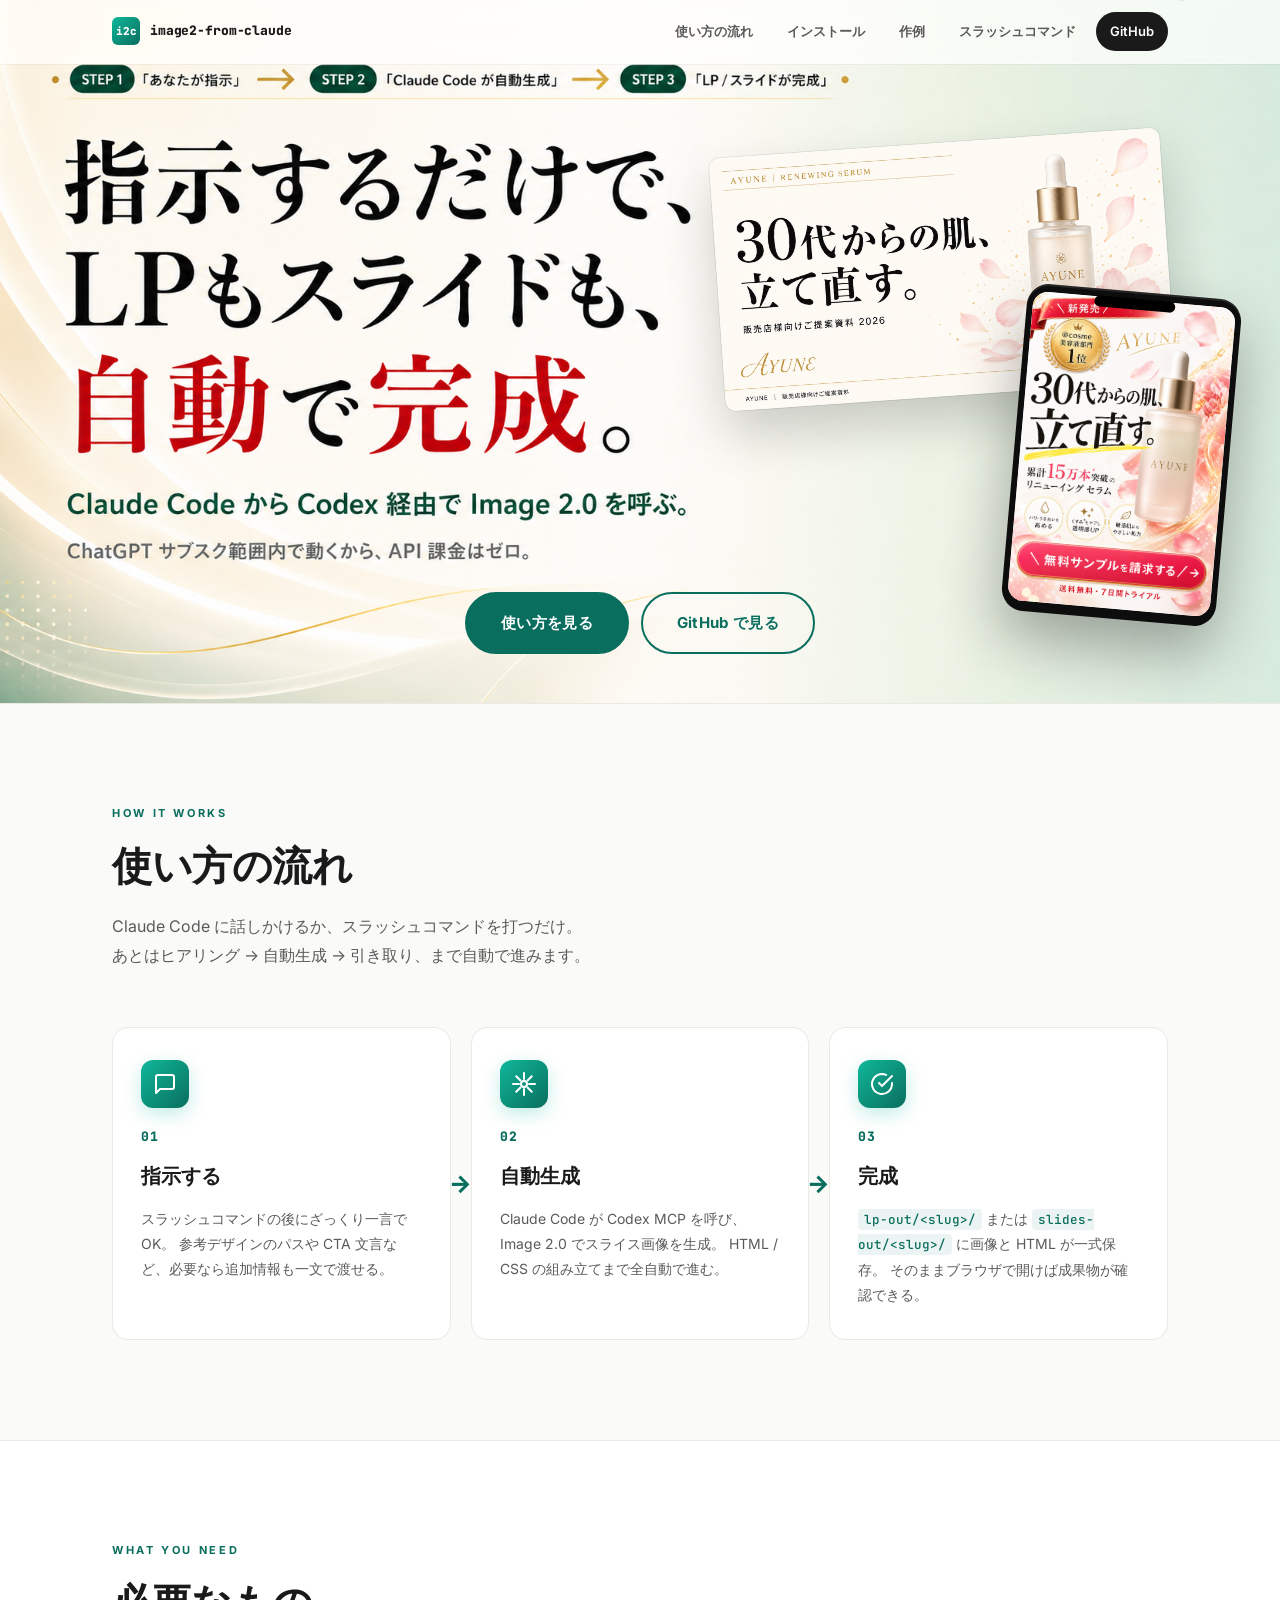
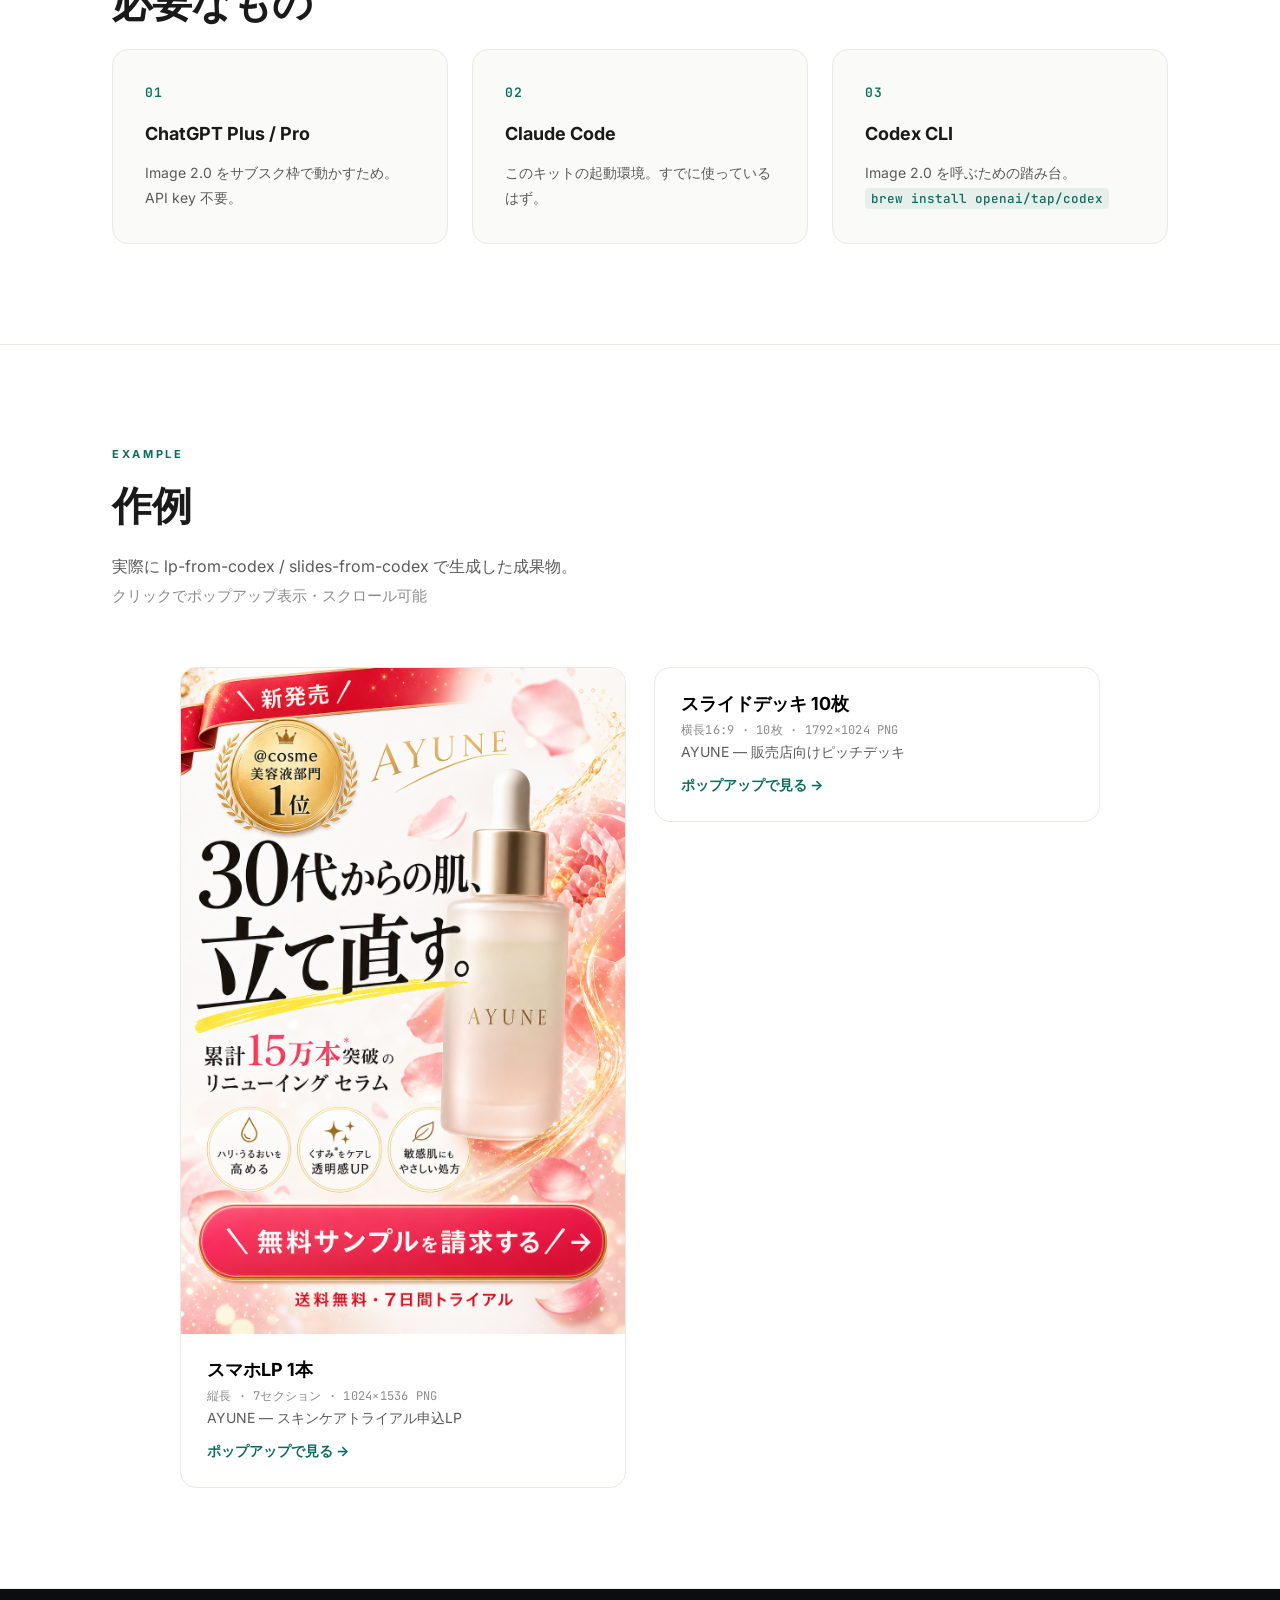
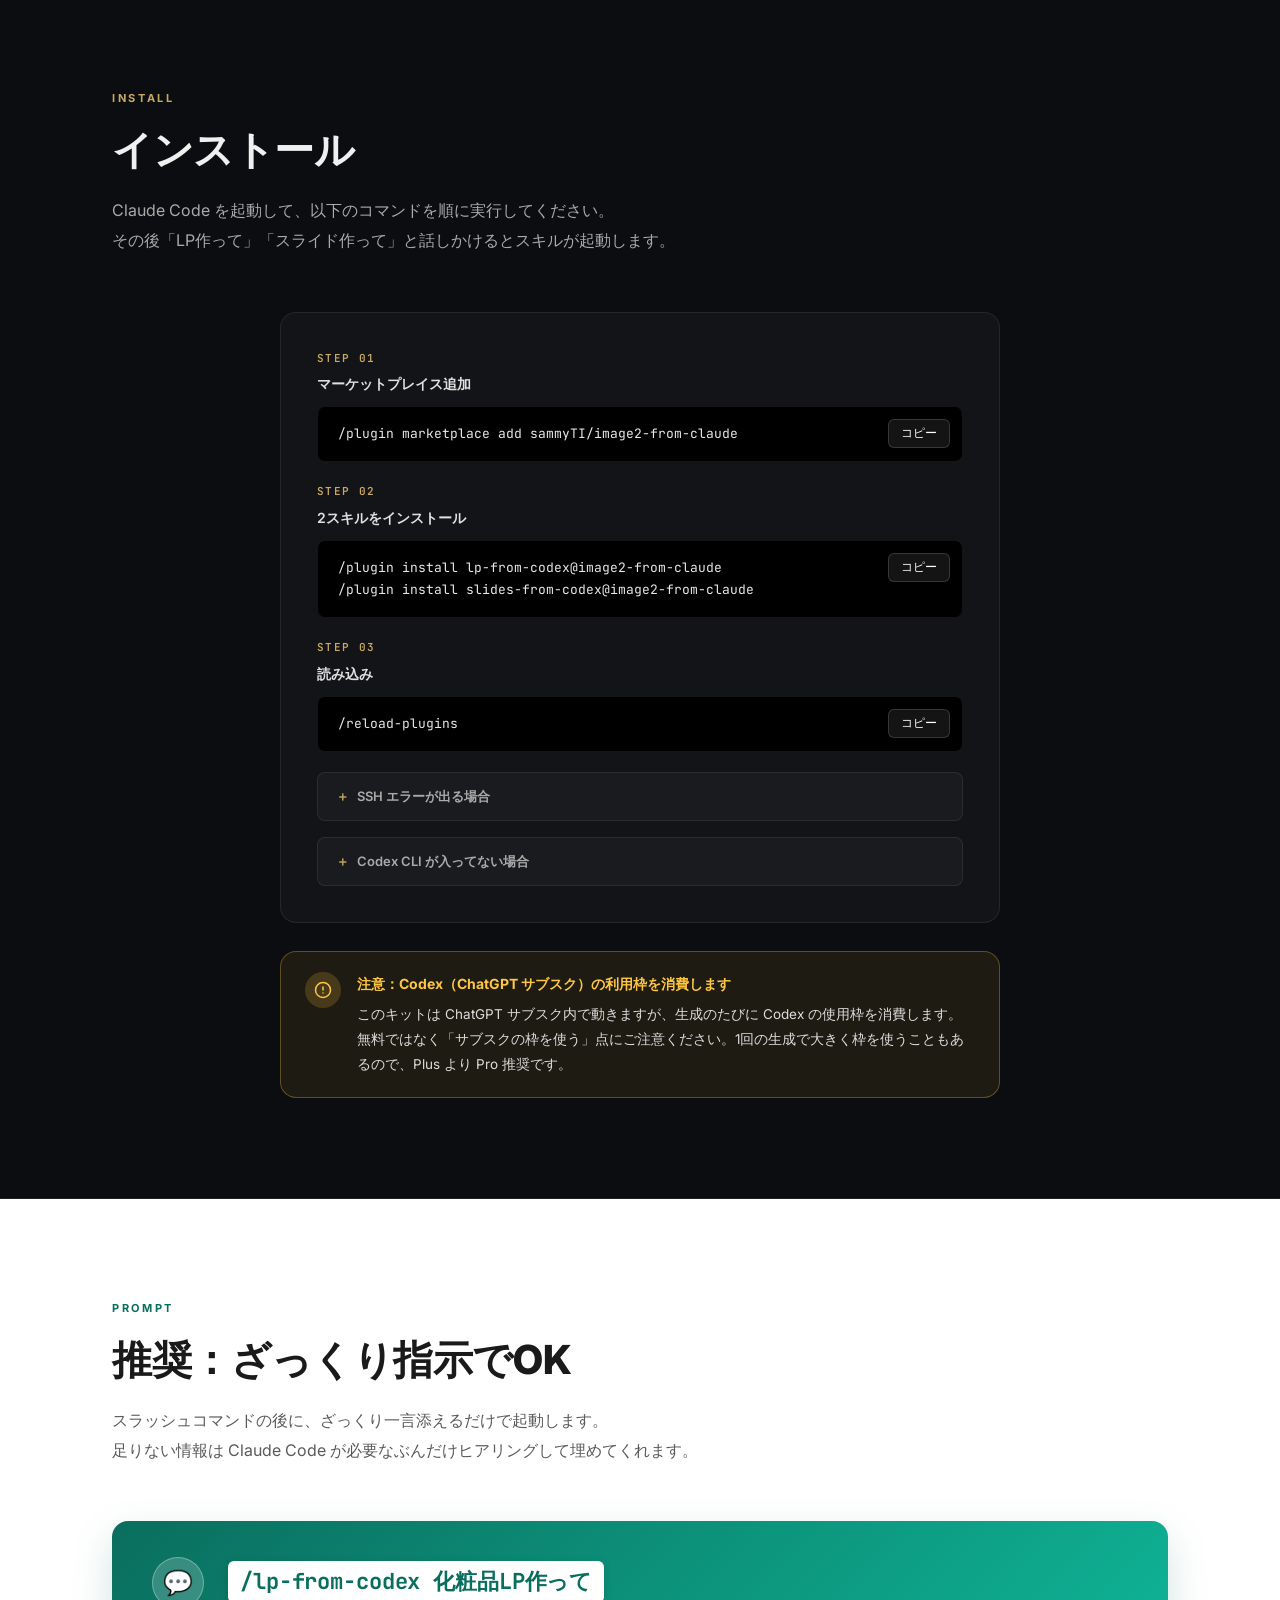
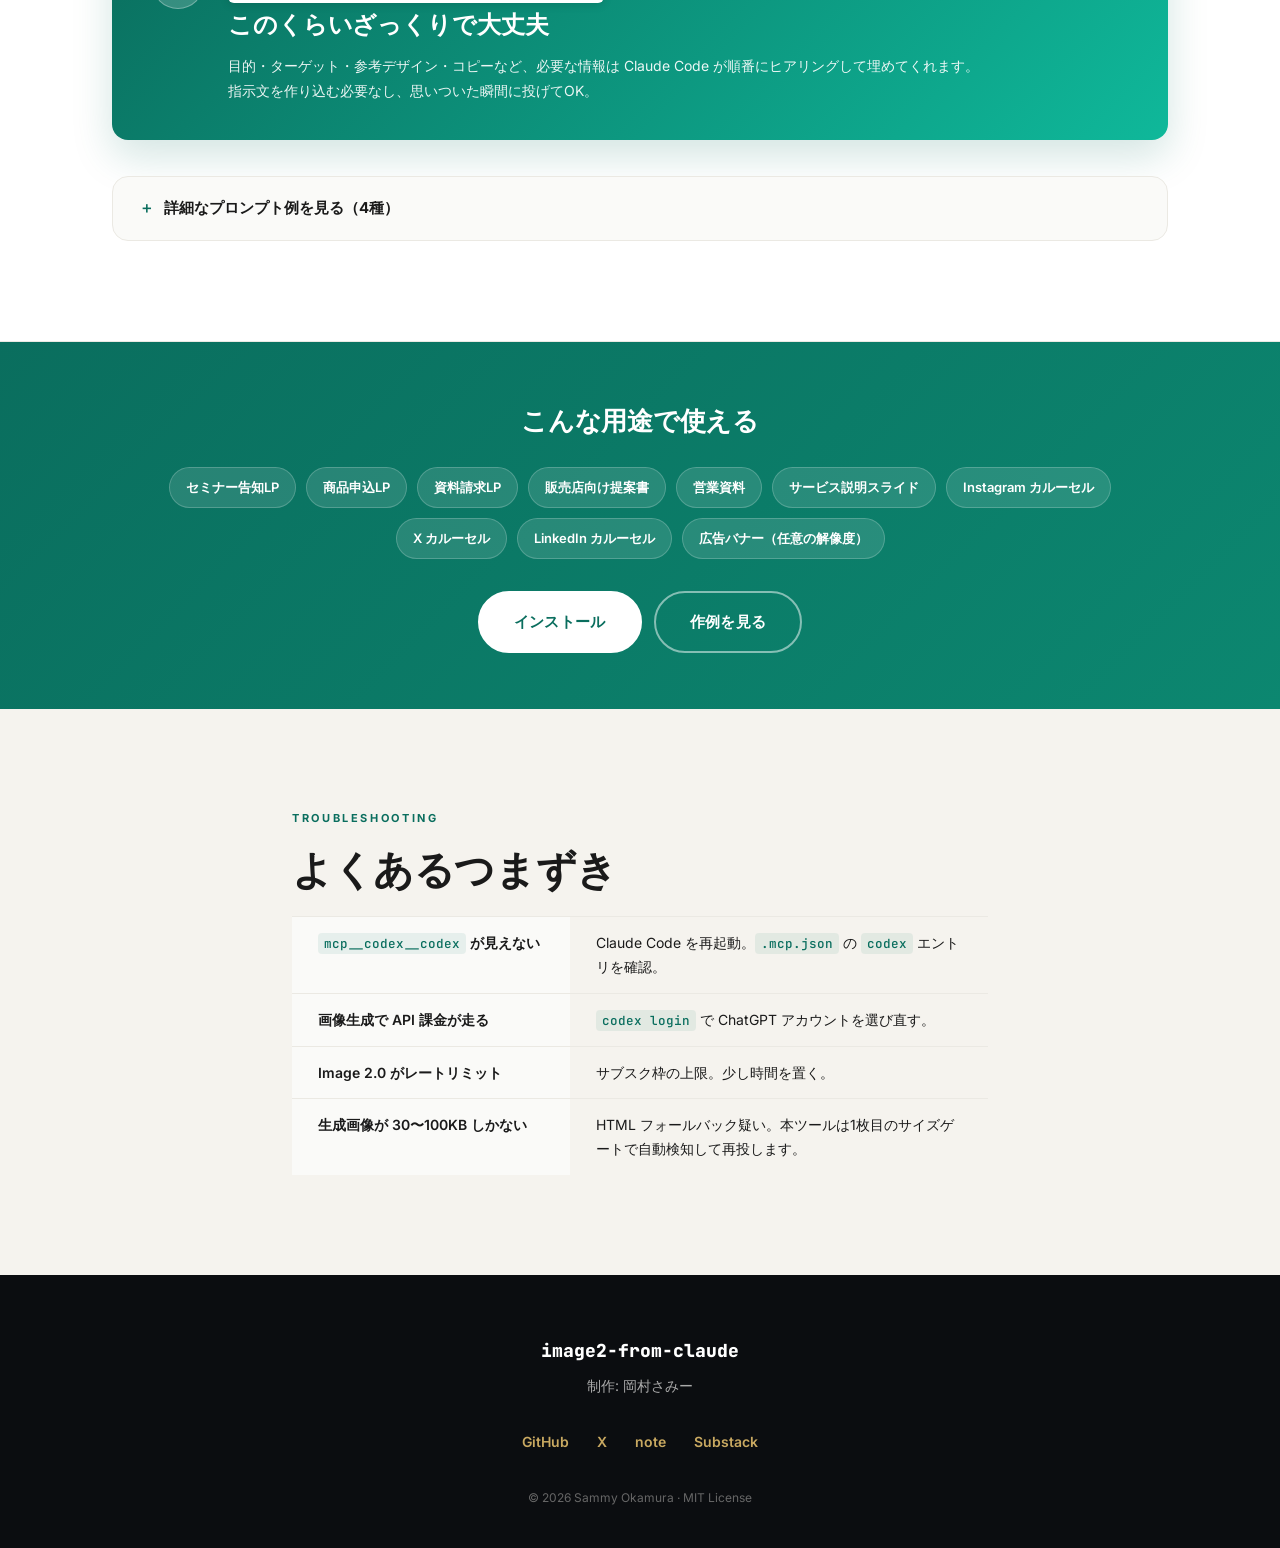
==== commit b86c6719: "feat: 「あゆね」→AYUNE / ナビをfixed半透明レイヤー / FV上見切れ / スライド10枚スタック / コード視認性UP 【表記】 - サイト全体の「あゆね」を AYUNE に統一 " ====
--- a/site/index.html
+++ b/site/index.html
@@ -164,7 +164,7 @@
         <div class="example-card__body">
           <h3 class="example-card__title">スマホLP 1本</h3>
           <p class="example-card__meta">縦長 · 7セクション · 1024×1536 PNG</p>
-          <p class="example-card__desc">あゆね — スキンケアトライアル申込LP</p>
+          <p class="example-card__desc">AYUNE — スキンケアトライアル申込LP</p>
           <span class="example-card__cta">ポップアップで見る →</span>
         </div>
       </button>
@@ -172,17 +172,22 @@
       <button class="example-card" data-modal-open="modal-pitch">
         <div class="example-card__thumb example-card__thumb--slidestack">
           <div class="slidestack">
-            <img class="slidestack__item slidestack__item--1" src="./samples/ayune-pitch/assets/01-cover.png" alt="" loading="lazy">
-            <img class="slidestack__item slidestack__item--2" src="./samples/ayune-pitch/assets/06-track-record.png" alt="" loading="lazy">
-            <img class="slidestack__item slidestack__item--3" src="./samples/ayune-pitch/assets/03-product.png" alt="" loading="lazy">
-            <img class="slidestack__item slidestack__item--4" src="./samples/ayune-pitch/assets/04-formula.png" alt="" loading="lazy">
-            <img class="slidestack__item slidestack__item--5" src="./samples/ayune-pitch/assets/07-competitive.png" alt="" loading="lazy">
+            <img class="slidestack__item slidestack__item--1"  src="./samples/ayune-pitch/assets/01-cover.png" alt="" loading="lazy">
+            <img class="slidestack__item slidestack__item--2"  src="./samples/ayune-pitch/assets/02-brand-story.png" alt="" loading="lazy">
+            <img class="slidestack__item slidestack__item--3"  src="./samples/ayune-pitch/assets/03-product.png" alt="" loading="lazy">
+            <img class="slidestack__item slidestack__item--4"  src="./samples/ayune-pitch/assets/04-formula.png" alt="" loading="lazy">
+            <img class="slidestack__item slidestack__item--5"  src="./samples/ayune-pitch/assets/05-target-market.png" alt="" loading="lazy">
+            <img class="slidestack__item slidestack__item--6"  src="./samples/ayune-pitch/assets/06-track-record.png" alt="" loading="lazy">
+            <img class="slidestack__item slidestack__item--7"  src="./samples/ayune-pitch/assets/07-competitive.png" alt="" loading="lazy">
+            <img class="slidestack__item slidestack__item--8"  src="./samples/ayune-pitch/assets/08-trade-terms.png" alt="" loading="lazy">
+            <img class="slidestack__item slidestack__item--9"  src="./samples/ayune-pitch/assets/09-sales-support.png" alt="" loading="lazy">
+            <img class="slidestack__item slidestack__item--10" src="./samples/ayune-pitch/assets/10-next-steps.png" alt="" loading="lazy">
           </div>
         </div>
         <div class="example-card__body">
           <h3 class="example-card__title">スライドデッキ 10枚</h3>
           <p class="example-card__meta">横長16:9 · 10枚 · 1792×1024 PNG</p>
-          <p class="example-card__desc">あゆね — 販売店向けピッチデッキ</p>
+          <p class="example-card__desc">AYUNE — 販売店向けピッチデッキ</p>
           <span class="example-card__cta">ポップアップで見る →</span>
         </div>
       </button>
@@ -393,11 +398,11 @@
   <div class="modal__backdrop" data-modal-close></div>
   <div class="modal__shell">
     <div class="modal__bar">
-      <div class="modal__title">あゆね — スキンケアトライアル</div>
+      <div class="modal__title">AYUNE — スキンケアトライアル</div>
       <button class="modal__close" data-modal-close aria-label="閉じる">×</button>
     </div>
     <div class="modal__frame-wrap">
-      <iframe class="modal__frame" data-modal-iframe data-src="./samples/ayune-skincare/" title="あゆね LP プレビュー"></iframe>
+      <iframe class="modal__frame" data-modal-iframe data-src="./samples/ayune-skincare/" title="AYUNE LP プレビュー"></iframe>
     </div>
   </div>
 </div>
@@ -407,11 +412,11 @@
   <div class="modal__backdrop" data-modal-close></div>
   <div class="modal__shell modal__shell--wide">
     <div class="modal__bar">
-      <div class="modal__title">あゆね — 販売店向けピッチデッキ（10枚）</div>
+      <div class="modal__title">AYUNE — 販売店向けピッチデッキ（10枚）</div>
       <button class="modal__close" data-modal-close aria-label="閉じる">×</button>
     </div>
     <div class="modal__frame-wrap">
-      <iframe class="modal__frame" data-modal-iframe data-src="./samples/ayune-pitch/" title="あゆね ピッチデッキ プレビュー"></iframe>
+      <iframe class="modal__frame" data-modal-iframe data-src="./samples/ayune-pitch/" title="AYUNE ピッチデッキ プレビュー"></iframe>
     </div>
   </div>
 </div>
--- a/site/style.css
+++ b/site/style.css
@@ -63,13 +63,16 @@
 
 /* ═════ NAV ══════════════════════════════════════ */
 .nav {
-  position: sticky;
+  position: fixed;
   top: 0;
+  left: 0;
+  right: 0;
   z-index: 50;
-  background: rgba(255, 255, 255, 0.92);
-  backdrop-filter: blur(12px);
-  -webkit-backdrop-filter: blur(12px);
-  border-bottom: 1px solid var(--line);
+  background: rgba(255, 255, 255, 0.7);
+  backdrop-filter: blur(14px) saturate(140%);
+  -webkit-backdrop-filter: blur(14px) saturate(140%);
+  border-bottom: 1px solid rgba(255, 255, 255, 0.4);
+  box-shadow: 0 1px 0 rgba(0, 0, 0, 0.04);
 }
 .nav__inner {
   display: flex;
@@ -139,11 +142,18 @@
   width: 100%;
   background: var(--bg);
   border-bottom: 1px solid var(--line);
+  overflow: hidden;
 }
 .hero__img {
   width: 100%;
   height: auto;
   display: block;
+}
+/* PCでは画像の上を少し見切れさせてナビと重なる演出 */
+@media (min-width: 721px) {
+  .hero__img--pc {
+    margin-top: -28px;
+  }
 }
 .hero__img--pc { display: block; }
 .hero__img--sp { display: none; }
@@ -153,10 +163,10 @@
 }
 .hero__mocks {
   position: absolute;
-  top: 18%;
+  top: 16%;
   right: 4%;
   width: 40%;
-  height: 70%;
+  height: 72%;
   z-index: 2;
   pointer-events: none;
 }
@@ -447,12 +457,18 @@
   line-height: 1.85;
   color: rgba(255, 255, 255, 0.92);
 }
+.prompt-hero__title code,
 .prompt-hero__desc code {
-  background: rgba(255, 255, 255, 0.18);
-  color: #fff;
-  padding: 2px 8px;
-  border-radius: 4px;
-  font-weight: 500;
+  display: inline-block;
+  background: #fff;
+  color: #0a6e5e;
+  padding: 4px 12px;
+  border-radius: 6px;
+  font-weight: 700;
+  font-family: var(--font-mono);
+  font-size: 0.92em;
+  box-shadow: 0 2px 10px rgba(0, 0, 0, 0.12);
+  margin: 4px 0;
 }
 
 .prompt-toggle {
@@ -766,16 +782,28 @@
   box-shadow: 0 8px 20px rgba(0, 0, 0, 0.12);
   background: #fff;
 }
-.slidestack__item--5 { transform: translateY(-90px) rotate(-3deg); z-index: 1; opacity: 0.7; }
-.slidestack__item--4 { transform: translateY(-45px) rotate(-1.5deg); z-index: 2; opacity: 0.85; }
-.slidestack__item--3 { transform: translateY(0deg);                  z-index: 3; }
-.slidestack__item--2 { transform: translateY(45px) rotate(1.5deg);   z-index: 4; }
-.slidestack__item--1 { transform: translateY(90px) rotate(3deg);     z-index: 5; }
+/* 10枚スタック: 1枚目を一番手前、10枚目を一番奥に */
+.slidestack__item--10 { transform: translateY(-108px) rotate(-4.5deg);  z-index: 1;  opacity: 0.55; }
+.slidestack__item--9  { transform: translateY(-84px)  rotate(-3.5deg);  z-index: 2;  opacity: 0.65; }
+.slidestack__item--8  { transform: translateY(-60px)  rotate(-2.5deg);  z-index: 3;  opacity: 0.75; }
+.slidestack__item--7  { transform: translateY(-36px)  rotate(-1.5deg);  z-index: 4;  opacity: 0.85; }
+.slidestack__item--6  { transform: translateY(-12px)  rotate(-0.5deg);  z-index: 5;  opacity: 0.95; }
+.slidestack__item--5  { transform: translateY(12px)   rotate(0.5deg);   z-index: 6; }
+.slidestack__item--4  { transform: translateY(36px)   rotate(1.5deg);   z-index: 7; }
+.slidestack__item--3  { transform: translateY(60px)   rotate(2.5deg);   z-index: 8; }
+.slidestack__item--2  { transform: translateY(84px)   rotate(3.5deg);   z-index: 9; }
+.slidestack__item--1  { transform: translateY(108px)  rotate(4.5deg);   z-index: 10; }
 @media (max-width: 720px) {
-  .slidestack__item--5 { transform: translateY(-70px) rotate(-3deg); }
-  .slidestack__item--4 { transform: translateY(-35px) rotate(-1.5deg); }
-  .slidestack__item--2 { transform: translateY(35px) rotate(1.5deg); }
-  .slidestack__item--1 { transform: translateY(70px) rotate(3deg); }
+  .slidestack__item--10 { transform: translateY(-80px)  rotate(-4.5deg); }
+  .slidestack__item--9  { transform: translateY(-62px)  rotate(-3.5deg); }
+  .slidestack__item--8  { transform: translateY(-44px)  rotate(-2.5deg); }
+  .slidestack__item--7  { transform: translateY(-26px)  rotate(-1.5deg); }
+  .slidestack__item--6  { transform: translateY(-8px)   rotate(-0.5deg); }
+  .slidestack__item--5  { transform: translateY(8px)    rotate(0.5deg); }
+  .slidestack__item--4  { transform: translateY(26px)   rotate(1.5deg); }
+  .slidestack__item--3  { transform: translateY(44px)   rotate(2.5deg); }
+  .slidestack__item--2  { transform: translateY(62px)   rotate(3.5deg); }
+  .slidestack__item--1  { transform: translateY(80px)   rotate(4.5deg); }
 }
 .example-card__thumb img {
   width: 100%;
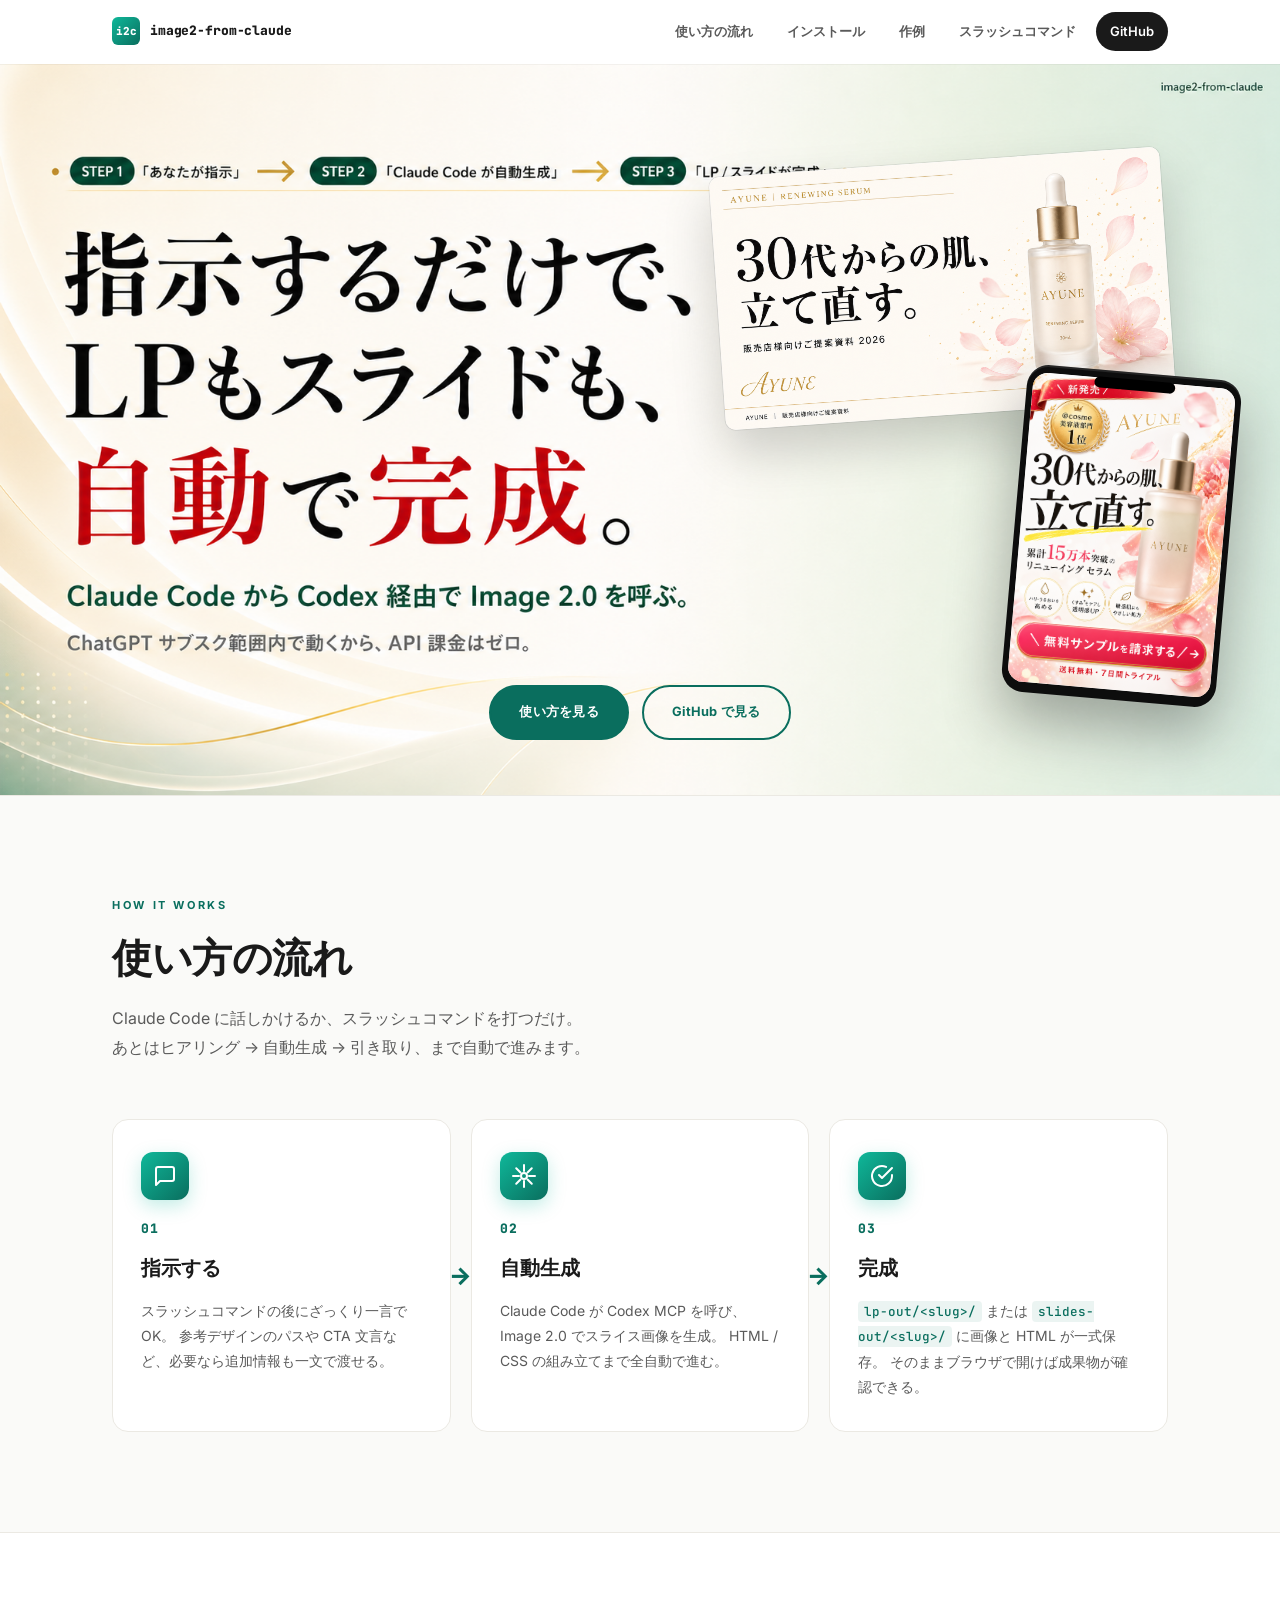
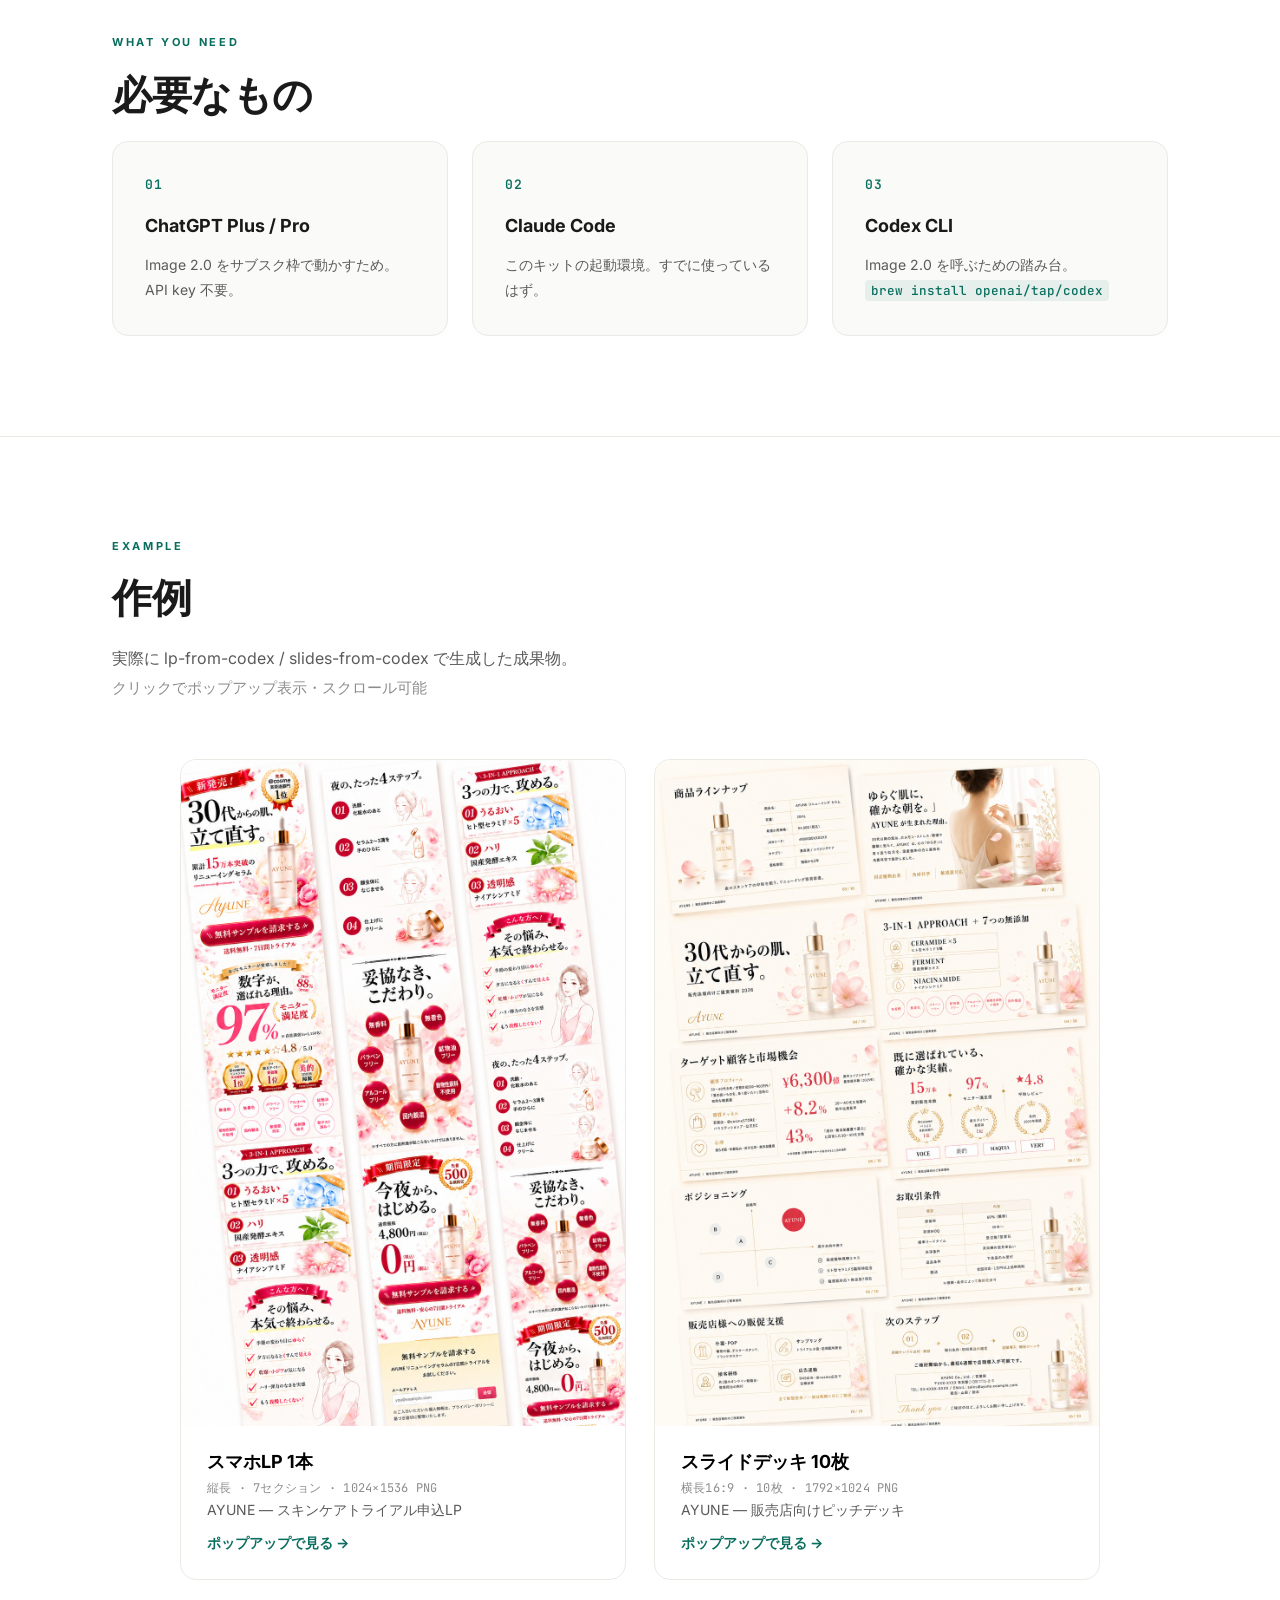
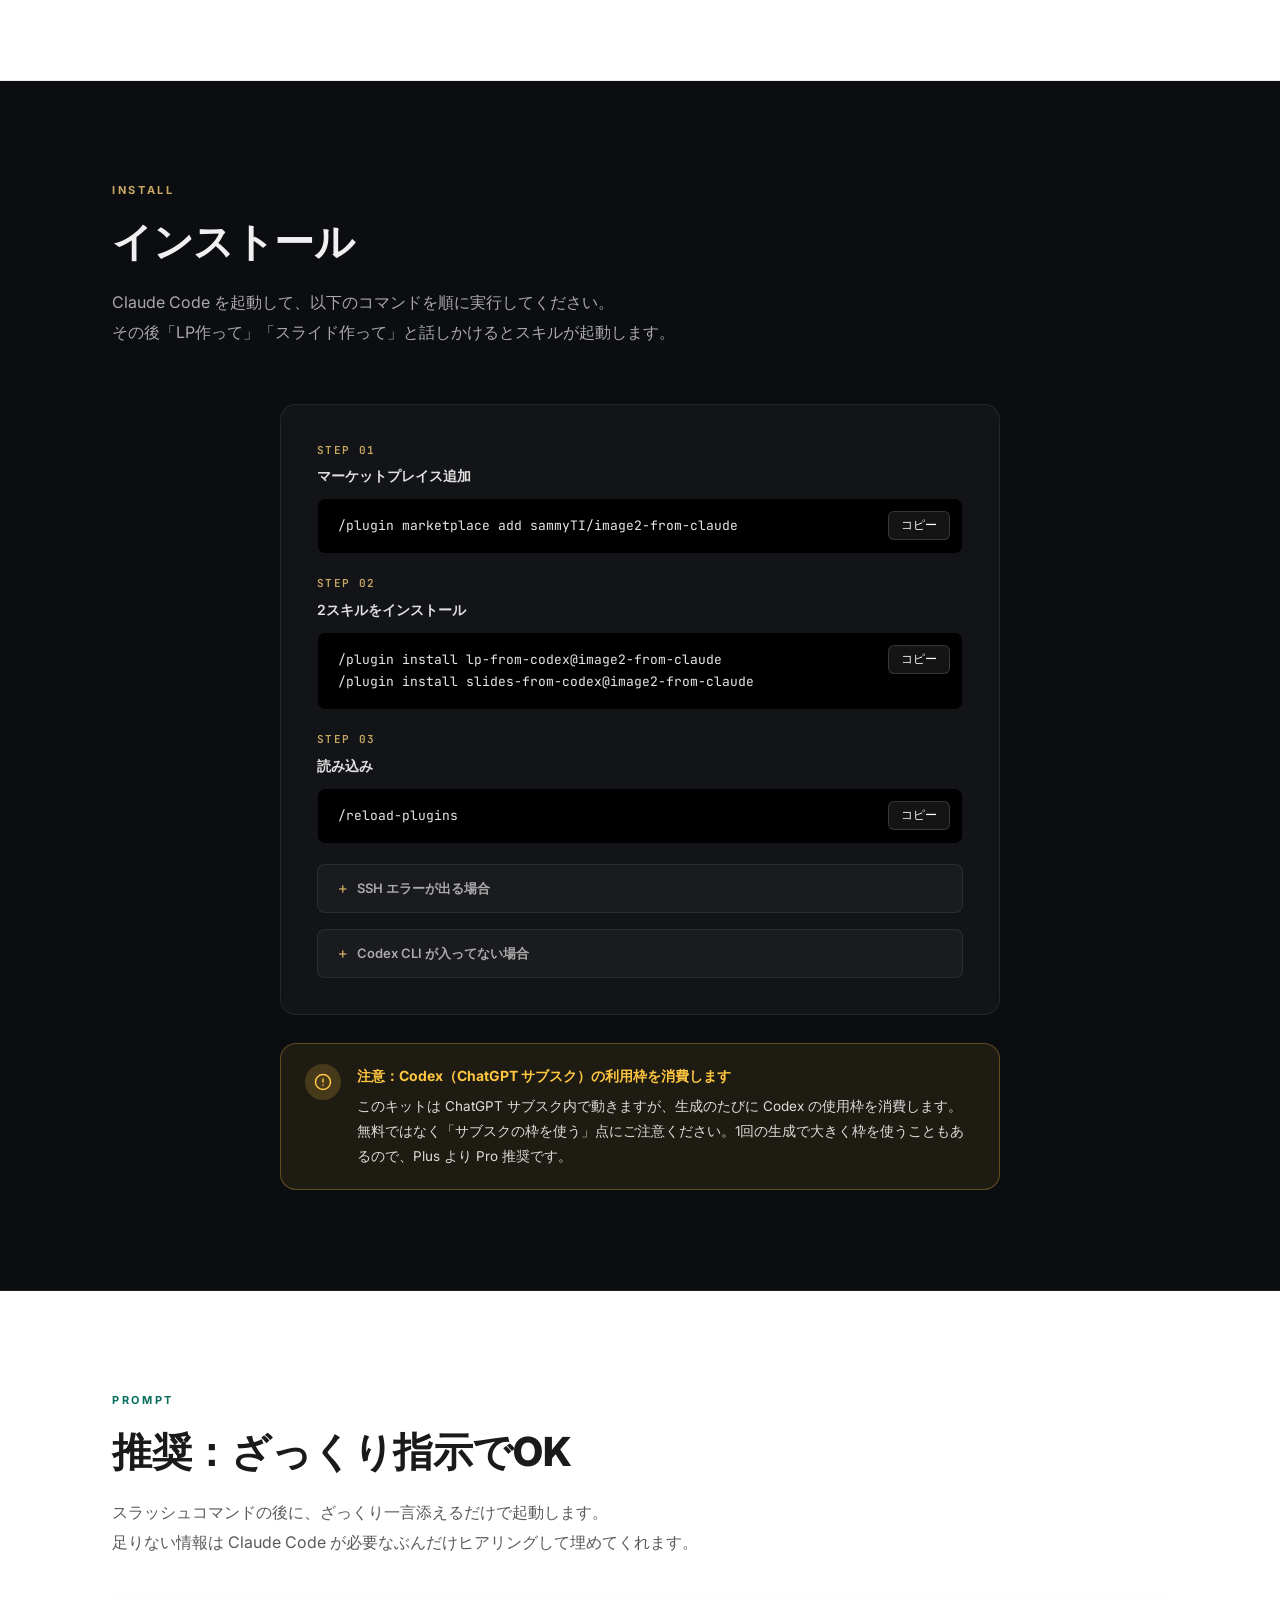
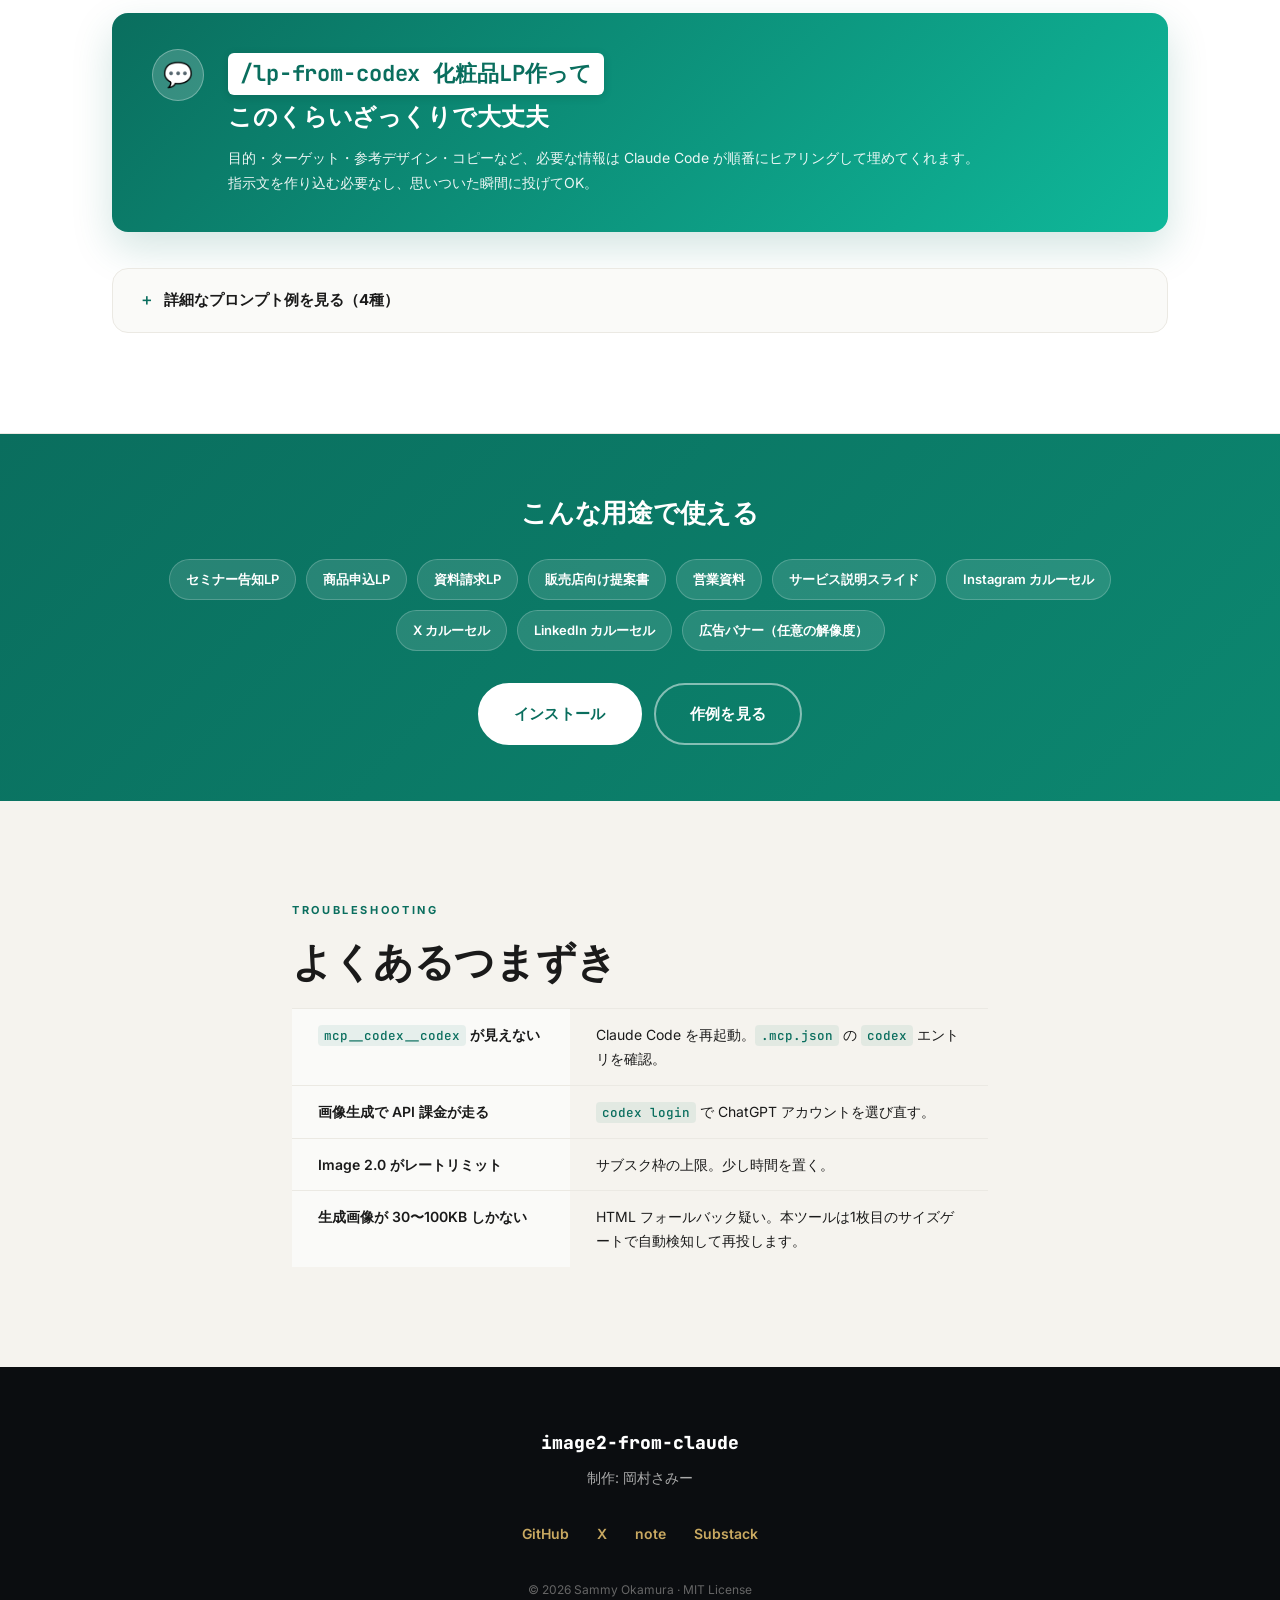
==== commit cc941887: "feat: 作例サムネを縦長縮約画像に差替 + SP版違和感3点修正 【作例】 - LP/スライド両カードのサムネをユーザー提供の縦長縮約サムネに置換   - site/samples/thumbs/" ====
--- a/site/index.html
+++ b/site/index.html
@@ -26,10 +26,10 @@
       <span class="nav__brand-name">image2-from-claude</span>
     </a>
     <ul class="nav__menu">
-      <li><a href="#flow">使い方の流れ</a></li>
+      <li class="nav__menu--collapse"><a href="#flow">使い方の流れ</a></li>
       <li><a href="#install">インストール</a></li>
       <li><a href="#example">作例</a></li>
-      <li><a href="#prompt">スラッシュコマンド</a></li>
+      <li class="nav__menu--collapse"><a href="#prompt">スラッシュコマンド</a></li>
       <li><a href="https://github.com/sammyTI/image2-from-claude" target="_blank" rel="noopener" class="nav__menu-link--gh">GitHub</a></li>
     </ul>
   </div>
@@ -159,7 +159,7 @@
     <div class="example-grid example-grid--2col">
       <button class="example-card" data-modal-open="modal-ayune">
         <div class="example-card__thumb example-card__thumb--lp">
-          <img src="./samples/ayune-skincare/assets/01-fv.png" alt="AYUNE スキンケアLP FV" loading="lazy">
+          <img src="./samples/thumbs/lp.jpg" alt="AYUNE スキンケアLP サムネイル" loading="lazy">
         </div>
         <div class="example-card__body">
           <h3 class="example-card__title">スマホLP 1本</h3>
@@ -170,19 +170,8 @@
       </button>
 
       <button class="example-card" data-modal-open="modal-pitch">
-        <div class="example-card__thumb example-card__thumb--slidestack">
-          <div class="slidestack">
-            <img class="slidestack__item slidestack__item--1"  src="./samples/ayune-pitch/assets/01-cover.png" alt="" loading="lazy">
-            <img class="slidestack__item slidestack__item--2"  src="./samples/ayune-pitch/assets/02-brand-story.png" alt="" loading="lazy">
-            <img class="slidestack__item slidestack__item--3"  src="./samples/ayune-pitch/assets/03-product.png" alt="" loading="lazy">
-            <img class="slidestack__item slidestack__item--4"  src="./samples/ayune-pitch/assets/04-formula.png" alt="" loading="lazy">
-            <img class="slidestack__item slidestack__item--5"  src="./samples/ayune-pitch/assets/05-target-market.png" alt="" loading="lazy">
-            <img class="slidestack__item slidestack__item--6"  src="./samples/ayune-pitch/assets/06-track-record.png" alt="" loading="lazy">
-            <img class="slidestack__item slidestack__item--7"  src="./samples/ayune-pitch/assets/07-competitive.png" alt="" loading="lazy">
-            <img class="slidestack__item slidestack__item--8"  src="./samples/ayune-pitch/assets/08-trade-terms.png" alt="" loading="lazy">
-            <img class="slidestack__item slidestack__item--9"  src="./samples/ayune-pitch/assets/09-sales-support.png" alt="" loading="lazy">
-            <img class="slidestack__item slidestack__item--10" src="./samples/ayune-pitch/assets/10-next-steps.png" alt="" loading="lazy">
-          </div>
+        <div class="example-card__thumb example-card__thumb--lp">
+          <img src="./samples/thumbs/slide.jpg" alt="AYUNE 販売店向けピッチデッキ サムネイル" loading="lazy">
         </div>
         <div class="example-card__body">
           <h3 class="example-card__title">スライドデッキ 10枚</h3>
--- a/site/style.css
+++ b/site/style.css
@@ -131,8 +131,8 @@
 @media (max-width: 720px) {
   .nav__inner { padding: 10px 16px; }
   .nav__brand-name { display: none; }
-  .nav__menu { gap: 2px; overflow-x: auto; -webkit-overflow-scrolling: touch; scrollbar-width: none; }
-  .nav__menu::-webkit-scrollbar { display: none; }
+  .nav__menu { gap: 4px; }
+  .nav__menu li.nav__menu--collapse { display: none; }
   .nav__menu a { padding: 6px 10px; font-size: 12px; white-space: nowrap; }
 }
 
@@ -143,17 +143,14 @@
   background: var(--bg);
   border-bottom: 1px solid var(--line);
   overflow: hidden;
+  padding-top: 64px; /* nav 固定の高さぶん押し下げ */
 }
 .hero__img {
   width: 100%;
   height: auto;
   display: block;
-}
-/* PCでは画像の上を少し見切れさせてナビと重なる演出 */
-@media (min-width: 721px) {
-  .hero__img--pc {
-    margin-top: -28px;
-  }
+  max-width: 1920px;
+  margin: 0 auto;
 }
 .hero__img--pc { display: block; }
 .hero__img--sp { display: none; }
@@ -246,13 +243,16 @@
 .hero__overlay .wrap { pointer-events: auto; }
 .hero__cta-area {
   display: flex;
-  gap: 12px;
+  gap: clamp(8px, 1vw, 14px);
   flex-wrap: wrap;
   justify-content: center;
 }
+.hero__cta-area .btn {
+  padding: clamp(10px, 1.1vw, 16px) clamp(18px, 2.2vw, 34px);
+  font-size: clamp(12px, 1vw, 15px);
+}
 @media (max-width: 720px) {
   .hero__overlay { bottom: 5%; }
-  .hero__cta-area .btn { padding: 12px 22px; font-size: 14px; }
 }
 
 
@@ -653,6 +653,17 @@
   padding-right: 88px;
   overflow-x: auto;
 }
+@media (max-width: 640px) {
+  .code {
+    padding: 14px 16px 50px;
+  }
+  .code .copy-btn {
+    top: auto;
+    bottom: 10px;
+    right: 10px;
+    padding: 6px 14px;
+  }
+}
 .code pre {
   font-family: var(--font-mono);
   font-size: 13px;
@@ -751,59 +762,9 @@
 .example-card__thumb--wide {
   aspect-ratio: 16 / 9;
 }
-/* LP の縦長サムネ高さを揃える基準 */
+/* 縦長サムネ用（LP / スライドデッキ 両方） */
 .example-card__thumb--lp {
   aspect-ratio: 2 / 3;
-}
-/* スライド5枚を重ねて見せる（高さは LP と同じ 2:3） */
-.example-card__thumb--slidestack {
-  aspect-ratio: 2 / 3;
-  background: linear-gradient(135deg, #f5f3ee 0%, #fafaf8 100%);
-  position: relative;
-  overflow: hidden;
-  padding: 0;
-  display: flex;
-  align-items: center;
-  justify-content: center;
-}
-.slidestack {
-  position: relative;
-  width: 88%;
-  aspect-ratio: 16 / 9;
-}
-.slidestack__item {
-  position: absolute;
-  inset: 0;
-  width: 100%;
-  height: 100%;
-  object-fit: cover;
-  border-radius: 6px;
-  border: 1px solid rgba(0, 0, 0, 0.08);
-  box-shadow: 0 8px 20px rgba(0, 0, 0, 0.12);
-  background: #fff;
-}
-/* 10枚スタック: 1枚目を一番手前、10枚目を一番奥に */
-.slidestack__item--10 { transform: translateY(-108px) rotate(-4.5deg);  z-index: 1;  opacity: 0.55; }
-.slidestack__item--9  { transform: translateY(-84px)  rotate(-3.5deg);  z-index: 2;  opacity: 0.65; }
-.slidestack__item--8  { transform: translateY(-60px)  rotate(-2.5deg);  z-index: 3;  opacity: 0.75; }
-.slidestack__item--7  { transform: translateY(-36px)  rotate(-1.5deg);  z-index: 4;  opacity: 0.85; }
-.slidestack__item--6  { transform: translateY(-12px)  rotate(-0.5deg);  z-index: 5;  opacity: 0.95; }
-.slidestack__item--5  { transform: translateY(12px)   rotate(0.5deg);   z-index: 6; }
-.slidestack__item--4  { transform: translateY(36px)   rotate(1.5deg);   z-index: 7; }
-.slidestack__item--3  { transform: translateY(60px)   rotate(2.5deg);   z-index: 8; }
-.slidestack__item--2  { transform: translateY(84px)   rotate(3.5deg);   z-index: 9; }
-.slidestack__item--1  { transform: translateY(108px)  rotate(4.5deg);   z-index: 10; }
-@media (max-width: 720px) {
-  .slidestack__item--10 { transform: translateY(-80px)  rotate(-4.5deg); }
-  .slidestack__item--9  { transform: translateY(-62px)  rotate(-3.5deg); }
-  .slidestack__item--8  { transform: translateY(-44px)  rotate(-2.5deg); }
-  .slidestack__item--7  { transform: translateY(-26px)  rotate(-1.5deg); }
-  .slidestack__item--6  { transform: translateY(-8px)   rotate(-0.5deg); }
-  .slidestack__item--5  { transform: translateY(8px)    rotate(0.5deg); }
-  .slidestack__item--4  { transform: translateY(26px)   rotate(1.5deg); }
-  .slidestack__item--3  { transform: translateY(44px)   rotate(2.5deg); }
-  .slidestack__item--2  { transform: translateY(62px)   rotate(3.5deg); }
-  .slidestack__item--1  { transform: translateY(80px)   rotate(4.5deg); }
 }
 .example-card__thumb img {
   width: 100%;
@@ -1065,8 +1026,7 @@
 
 /* ═════ Responsive fine-tuning ═══════════════════ */
 @media (max-width: 640px) {
-  .hero { padding: 64px 0 56px; }
-  .hero__title { font-size: 32px; }
+  .hero { padding-top: 56px; padding-bottom: 0; }
   .section { padding: 64px 0; }
   .wrap { padding: 0 20px; }
   .need__item, .install-card { padding: 24px; }
